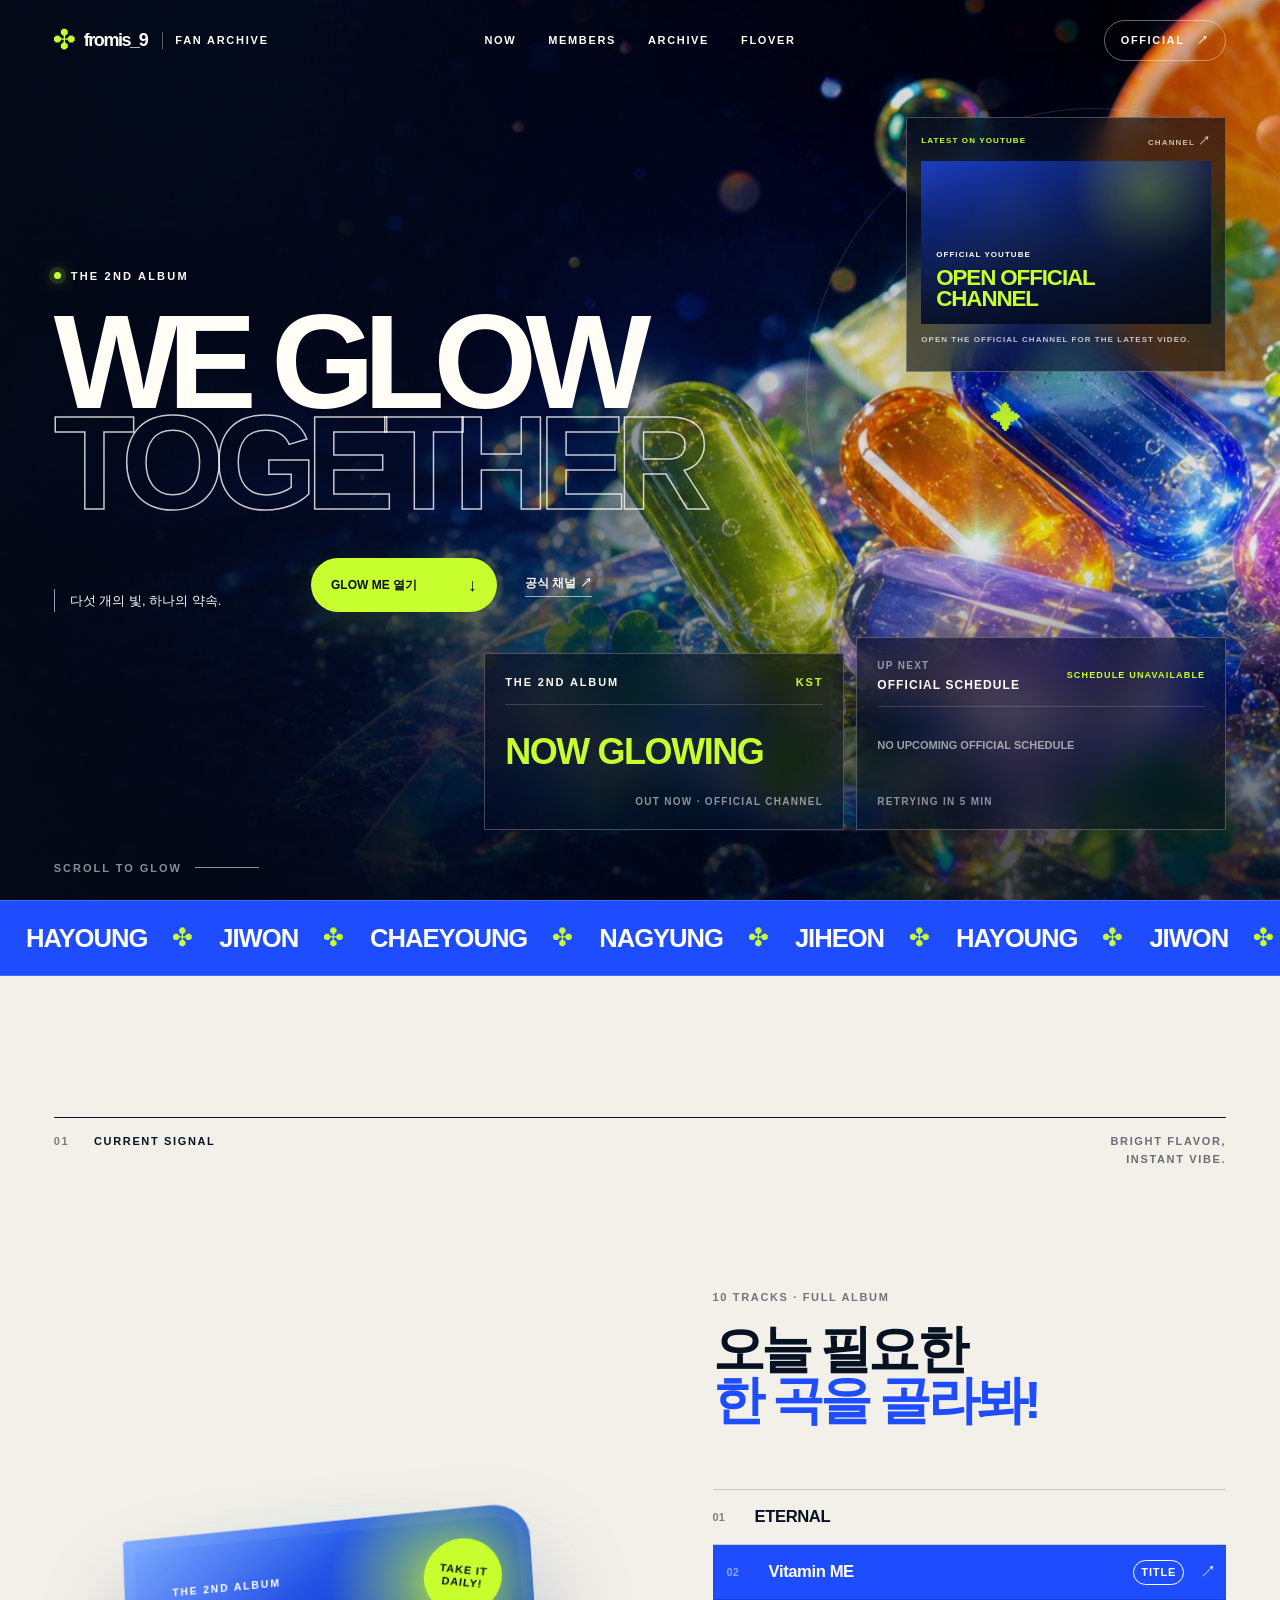
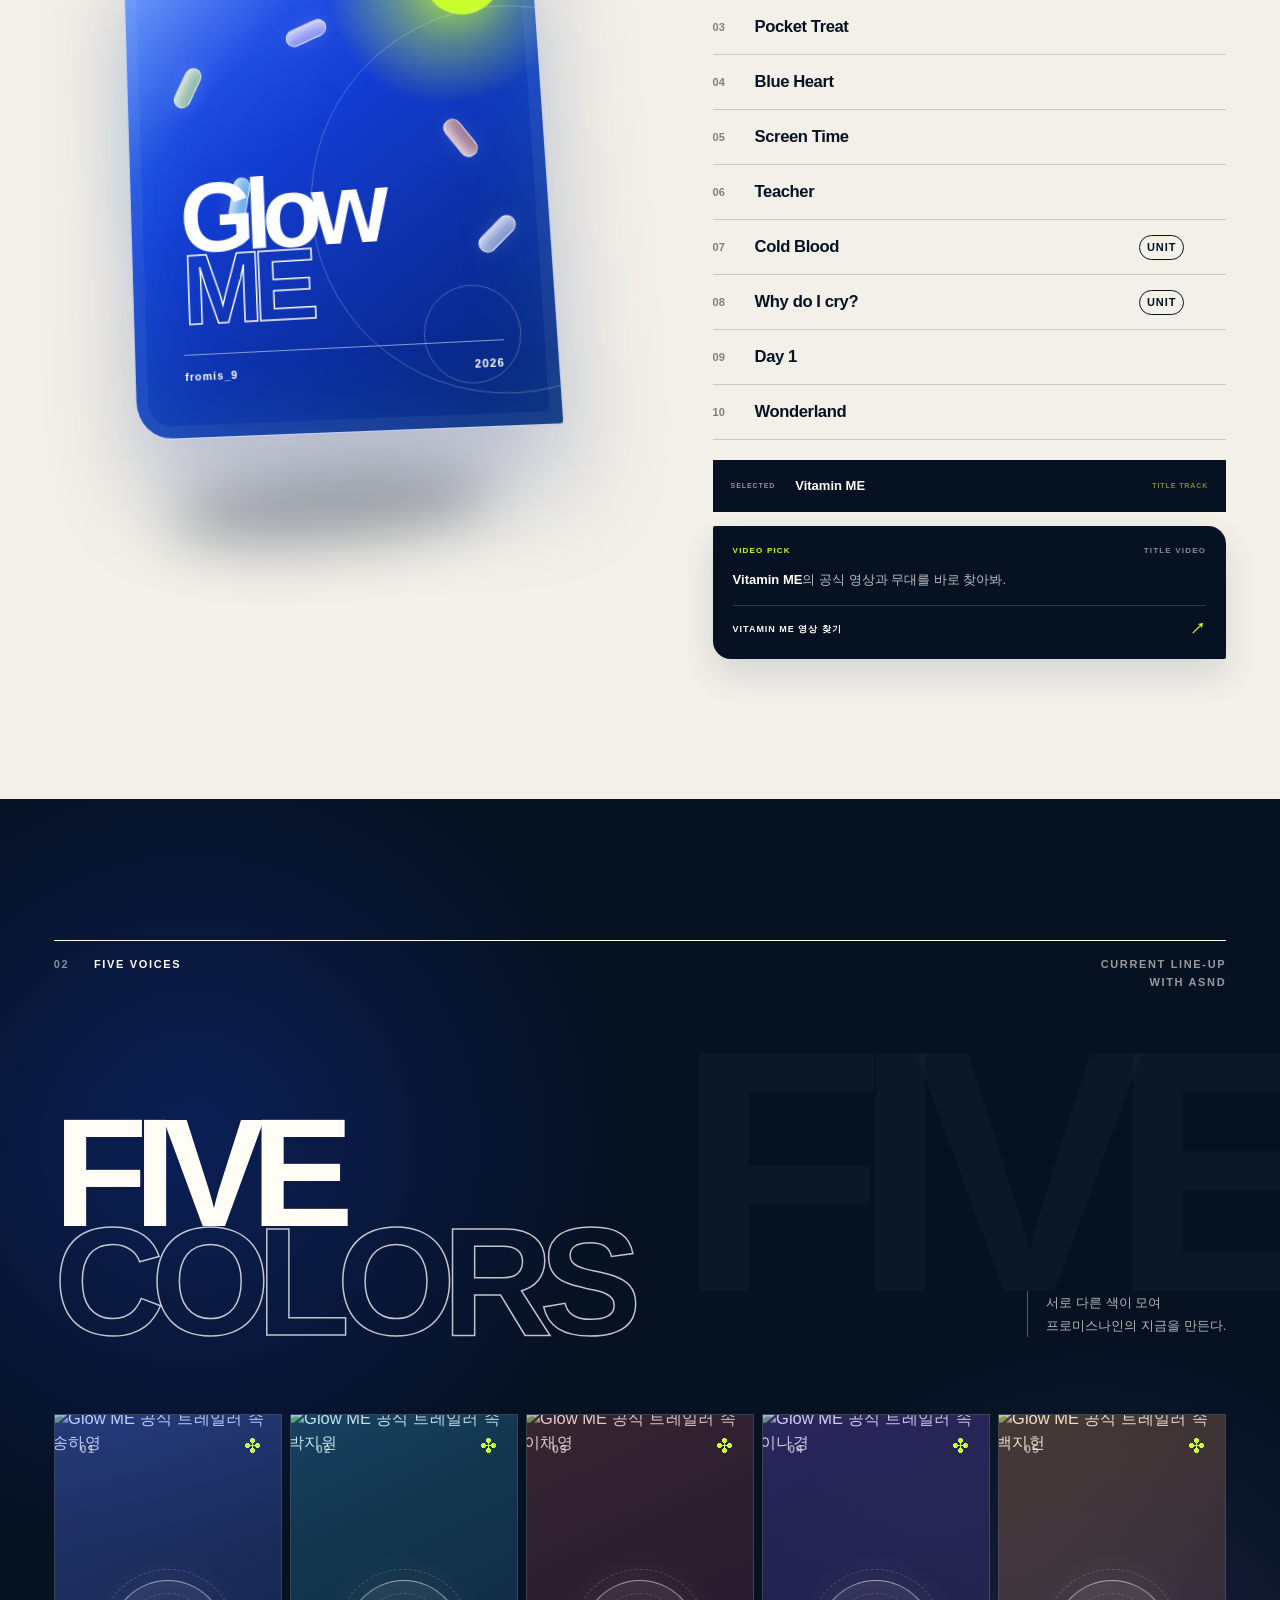
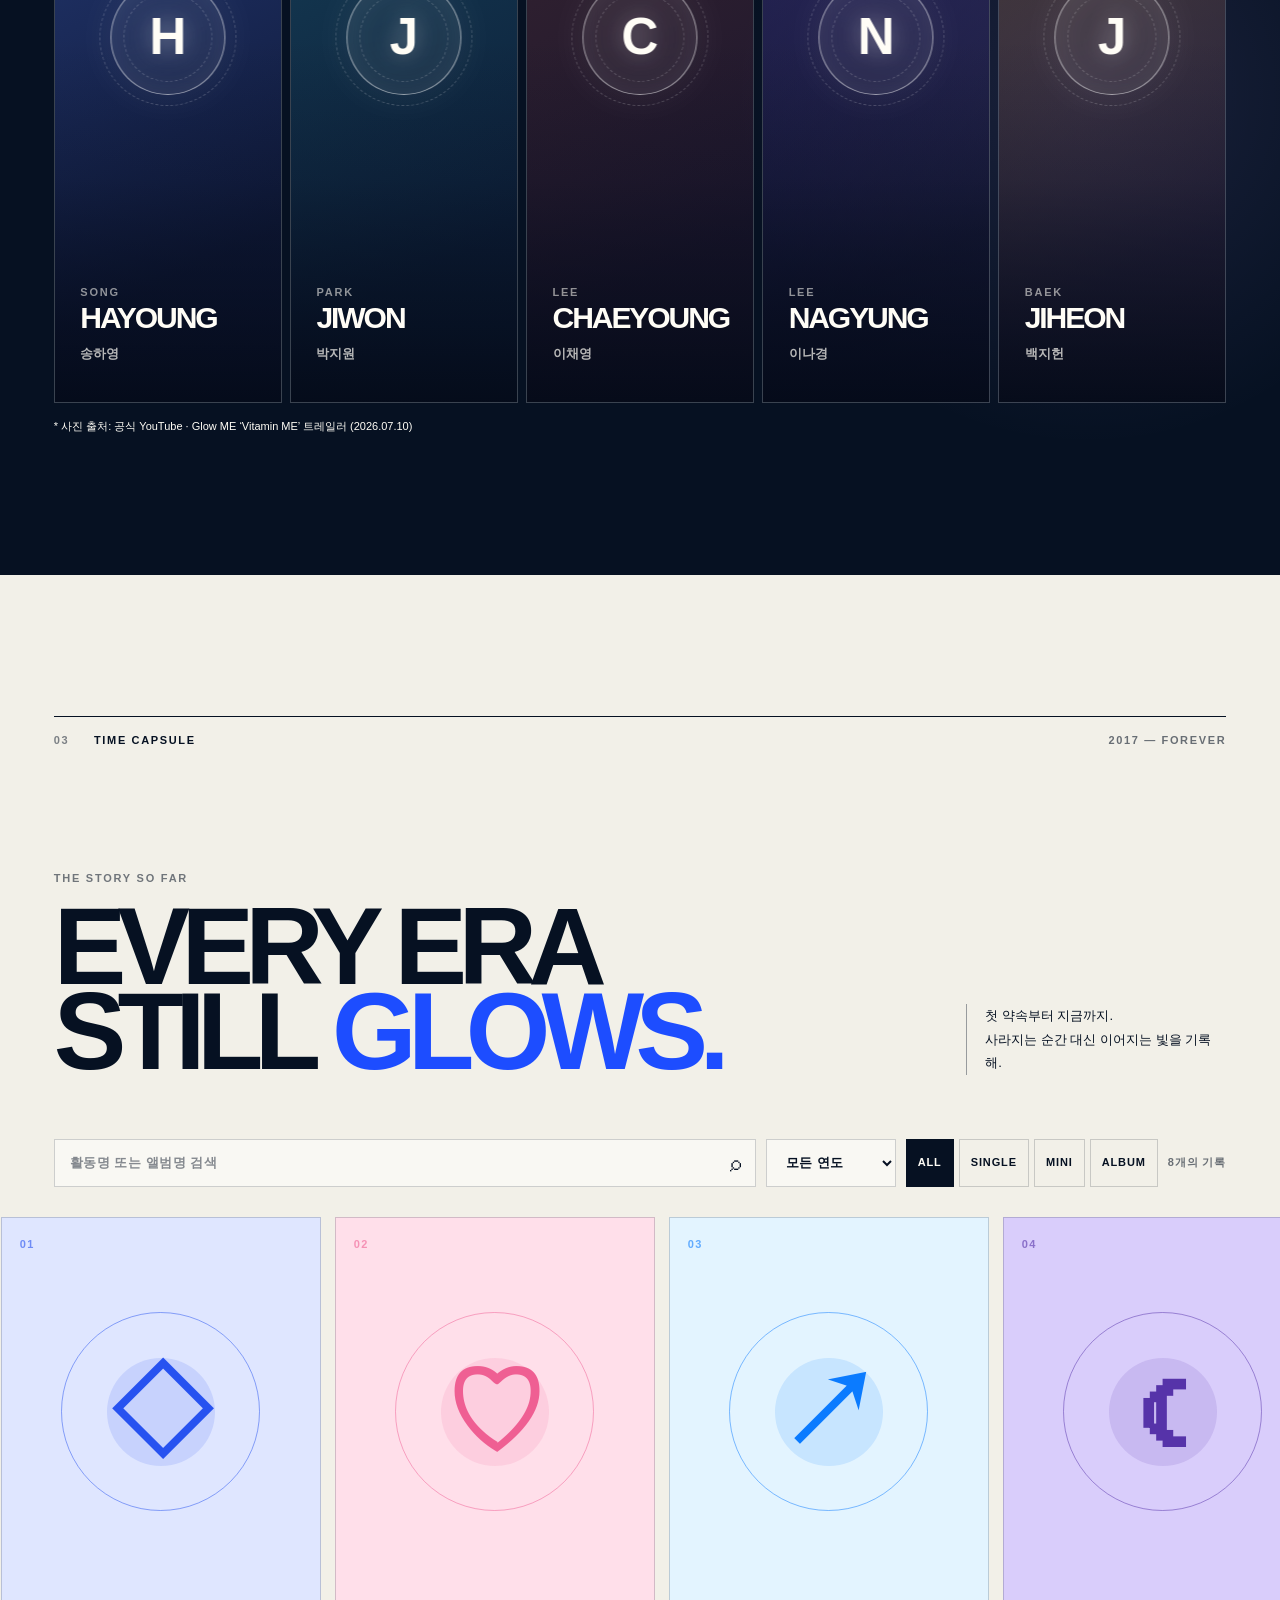
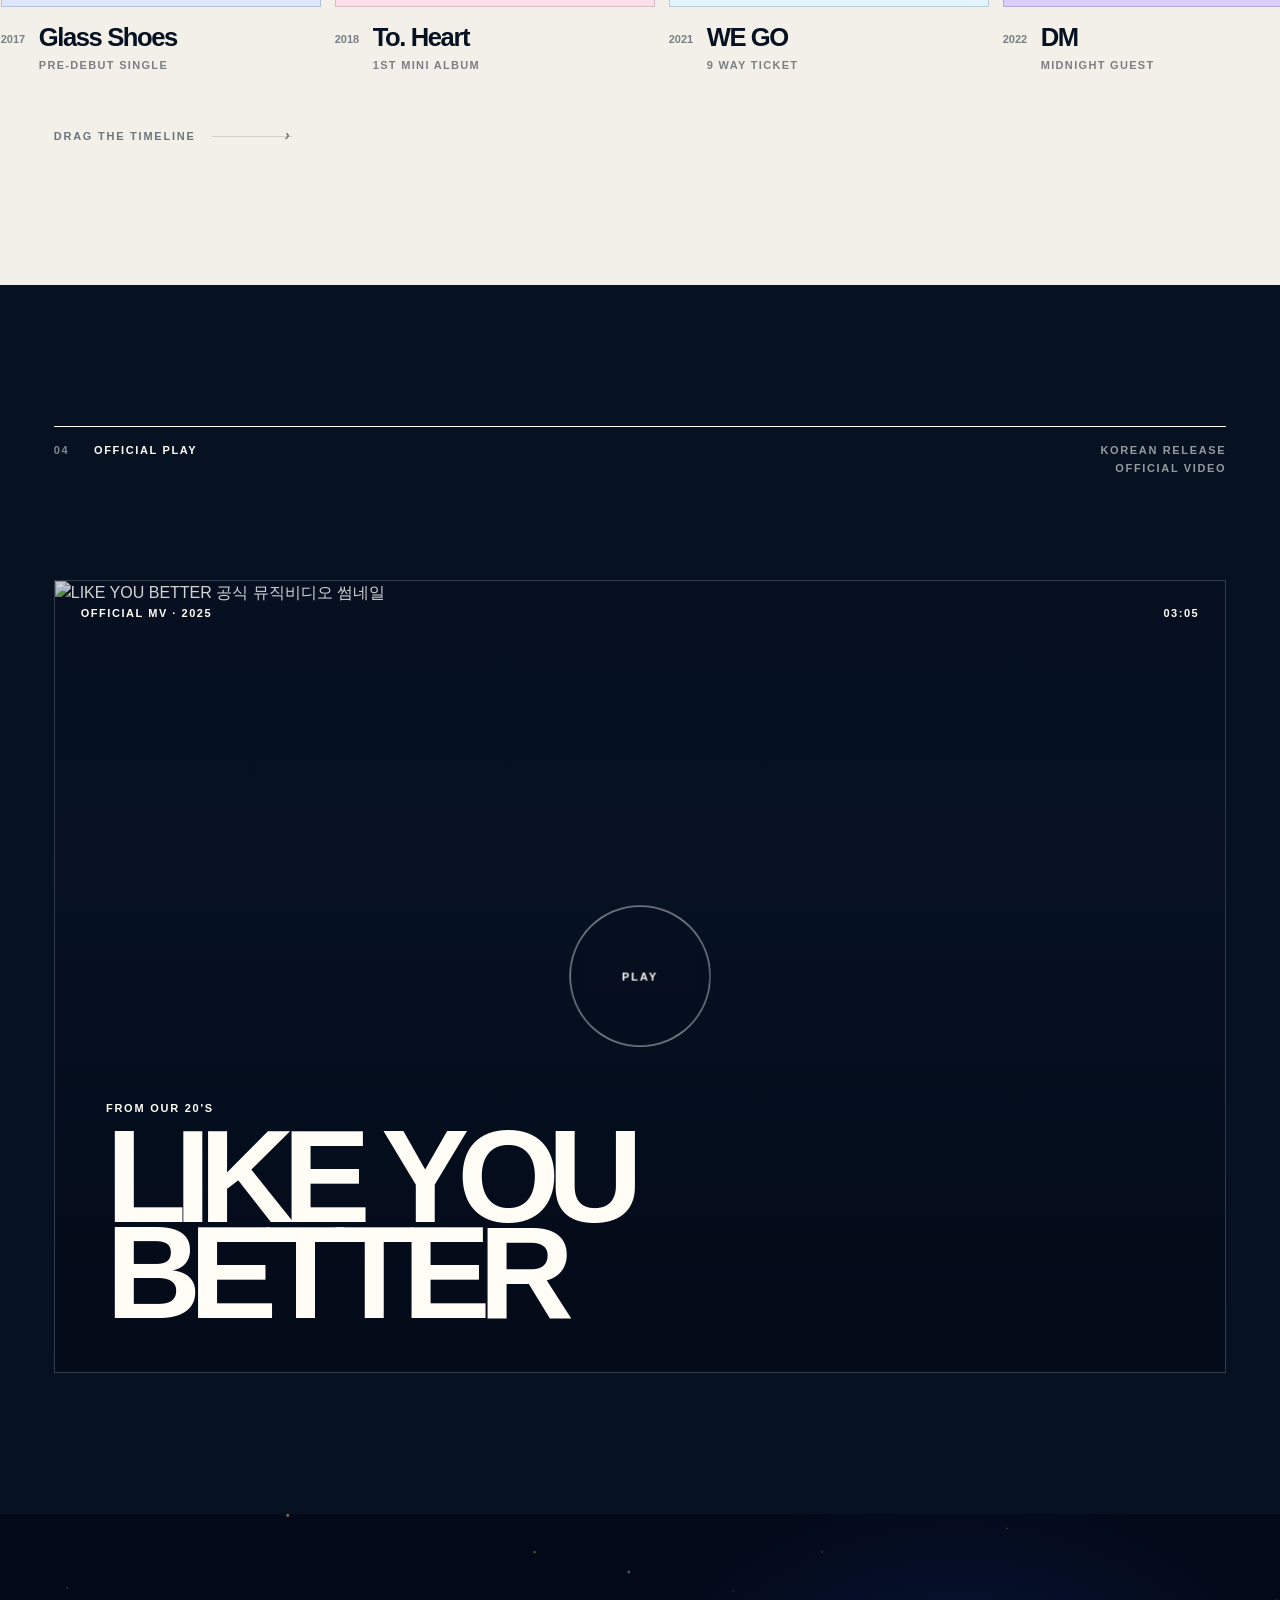
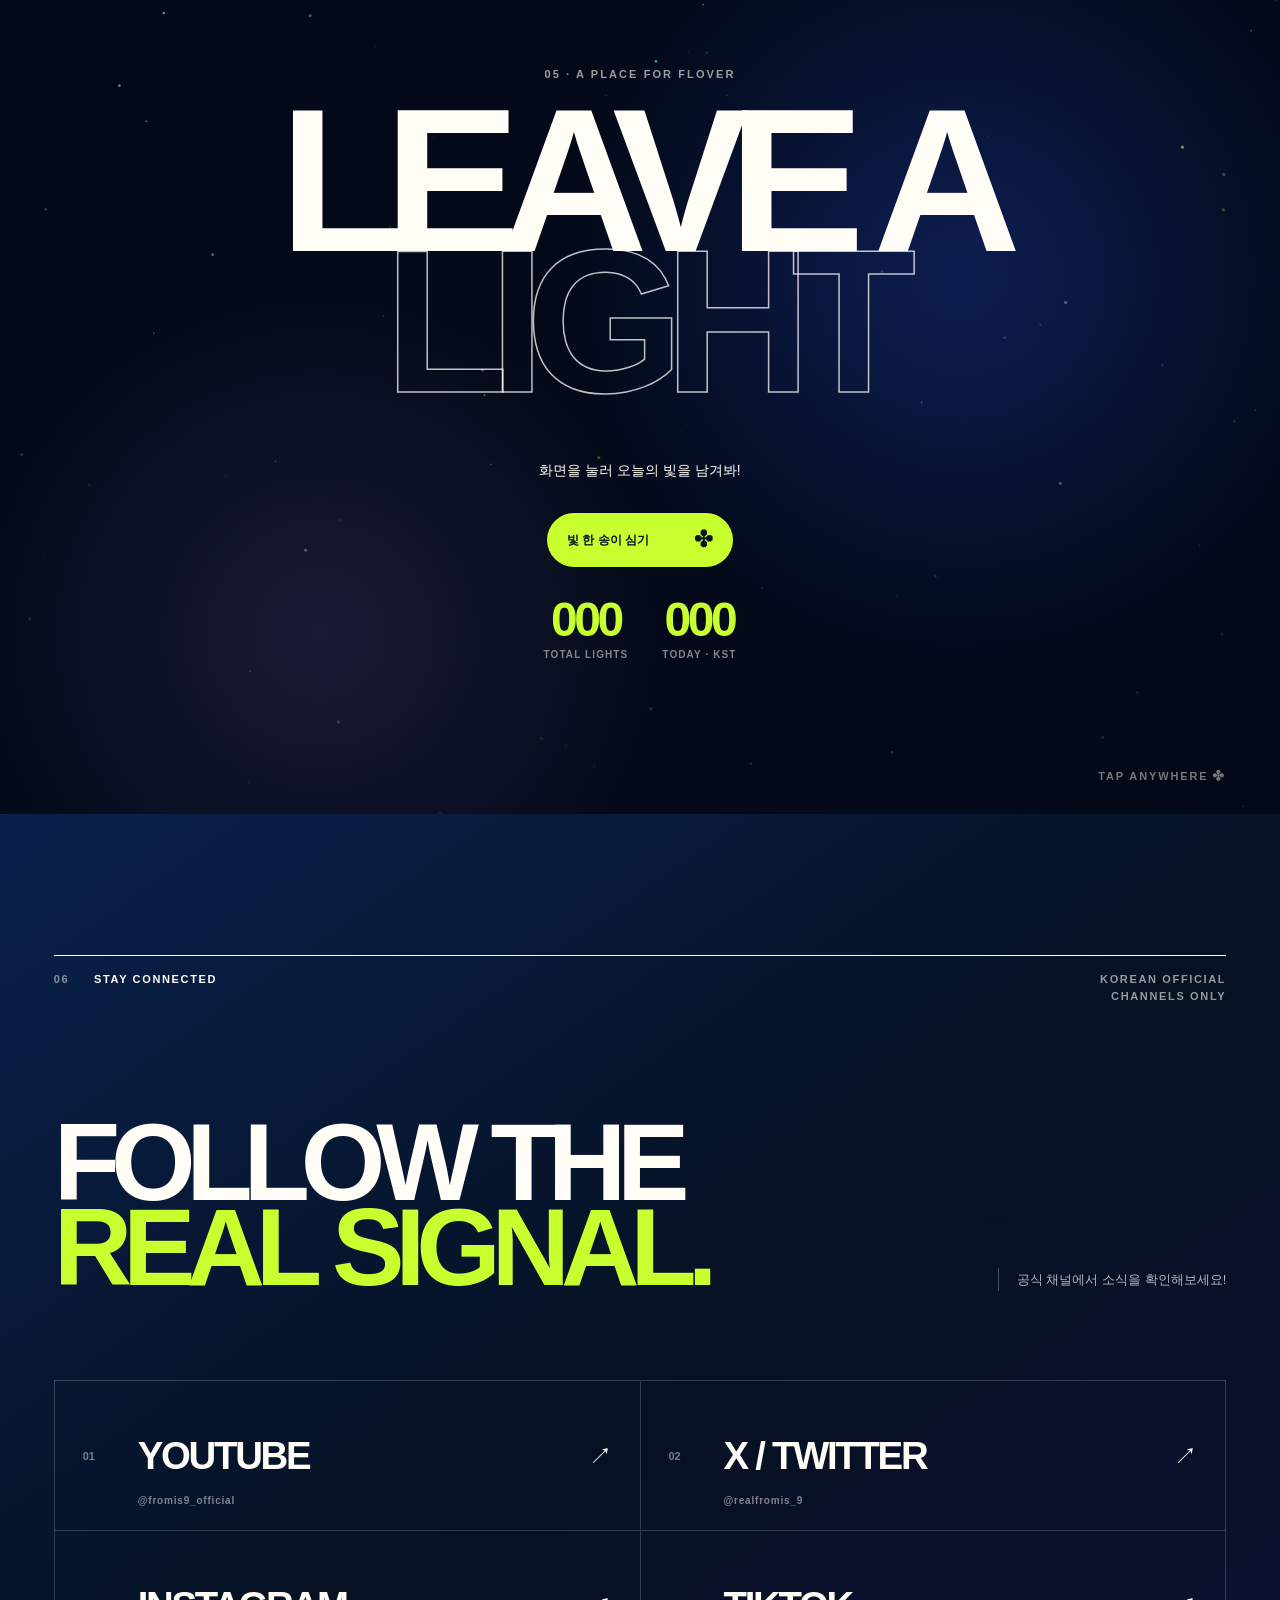
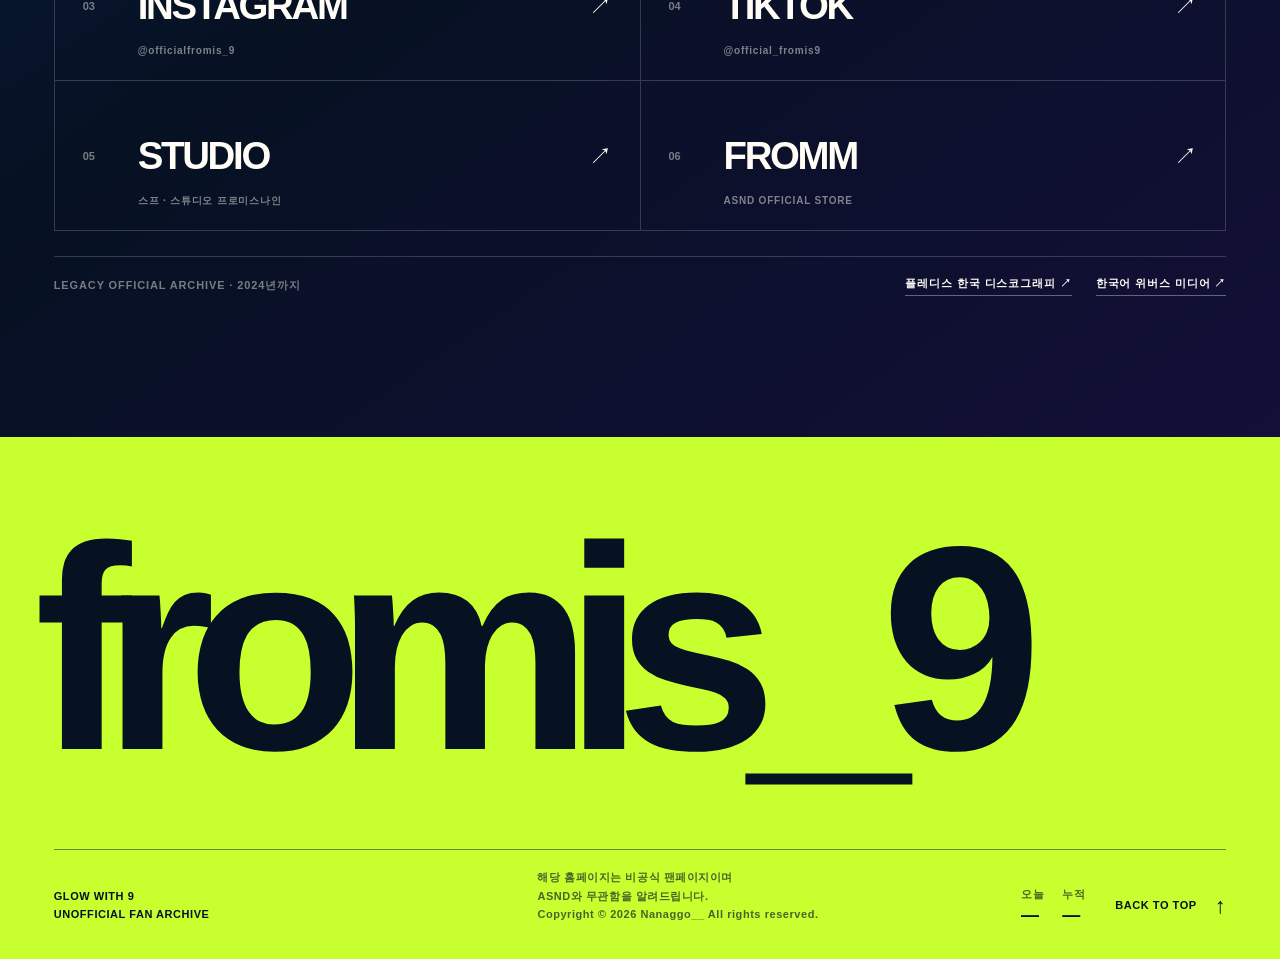
==== index.html @ 6bb18534 "feat: add footer visitor counters" ====
<!doctype html>
<html lang="ko">
<head>
  <meta charset="UTF-8">
  <meta name="viewport" content="width=device-width, initial-scale=1.0">
  <meta name="theme-color" content="#061122">
  <meta name="description" content="프로미스나인의 빛나는 순간을 기록하는 비공식 팬 아카이브.">
  <meta property="og:title" content="Fromis9-Archive">
  <meta property="og:description" content="프로미스나인 비공식 팬 아카이브.">
  <meta property="og:type" content="website">
  <meta property="og:image" content="assets/glow-hero.jpg">
  <title>Fromis9-Archive</title>
  <link rel="preload" href="assets/glow-hero.jpg" as="image" media="(min-width: 821px)" fetchpriority="high">
  <link rel="preload" href="assets/glow-hero-mobile.jpg" as="image" media="(max-width: 820px)" fetchpriority="high">
  <link rel="stylesheet" href="style.css">
</head>
<body>
  <a class="skip-link" href="#main">본문 바로가기</a>
  <div class="scroll-progress" aria-hidden="true"><span></span></div>
  <div class="pointer-glow" aria-hidden="true"></div>

  <div class="loader" aria-hidden="true">
    <div class="loader-mark">
      <span></span><span></span><span></span><span></span>
    </div>
    <p>CONNECTING TO FLOVER</p>
  </div>

  <header class="site-header" data-header>
    <a class="brand" href="#top" aria-label="처음으로">
      <span class="brand-clover" aria-hidden="true">✣</span>
      <span>fromis_9</span>
      <small>FAN ARCHIVE</small>
    </a>
    <nav class="desktop-nav" aria-label="주요 메뉴">
      <a href="#signal">NOW</a>
      <a href="#members">MEMBERS</a>
      <a href="#archive">ARCHIVE</a>
      <a href="#flover">FLOVER</a>
    </nav>
    <a class="official-link header-official" href="https://www.youtube.com/@fromis9_official" target="_blank" rel="noreferrer">
      OFFICIAL <span aria-hidden="true">↗</span>
    </a>
    <button class="menu-toggle" type="button" aria-expanded="false" aria-controls="mobile-menu">
      <span></span><span></span><span class="sr-only">메뉴 열기</span>
    </button>
    <nav id="mobile-menu" class="mobile-menu" aria-label="모바일 메뉴" hidden>
      <a href="#signal"><span>01</span> NOW</a>
      <a href="#members"><span>02</span> MEMBERS</a>
      <a href="#archive"><span>03</span> ARCHIVE</a>
      <a href="#flover"><span>04</span> FLOVER</a>
      <a href="https://www.youtube.com/@fromis9_official" target="_blank" rel="noreferrer"><span>↗</span> OFFICIAL YOUTUBE</a>
    </nav>
  </header>

  <main id="main">
    <section id="top" class="hero" aria-labelledby="hero-title">
      <div class="hero-image" aria-hidden="true"></div>
      <div class="hero-noise" aria-hidden="true"></div>
      <div class="hero-orbit orbit-one" aria-hidden="true"></div>
      <div class="hero-orbit orbit-two" aria-hidden="true"></div>

      <div class="hero-content">
        <div class="eyebrow reveal">
          <span class="live-dot"></span>
          THE 2ND ALBUM
        </div>
        <h1 id="hero-title" class="hero-title" aria-label="We glow together">
          <span class="title-line reveal">WE GLOW</span>
          <span class="title-line title-outline reveal">TOGETHER<span class="title-star">✦</span></span>
        </h1>
        <div class="hero-bottom reveal">
          <p>다섯 개의 빛, 하나의 약속.</p>
          <div class="hero-actions">
            <a class="magnetic-button primary-button" href="#signal">
              <span>GLOW ME 열기</span><i aria-hidden="true">↓</i>
            </a>
            <a class="text-link" href="https://www.youtube.com/@fromis9_official" target="_blank" rel="noreferrer">
              공식 채널 <span aria-hidden="true">↗</span>
            </a>
          </div>
        </div>
      </div>

      <div class="hero-sidecards">
        <div class="countdown-card reveal" data-release="2026-07-21T18:00:00+09:00">
        <div class="countdown-head">
          <span>RELEASE COUNTDOWN</span>
          <strong>KST</strong>
        </div>
        <div class="countdown" aria-live="polite">
          <div><strong data-days>00</strong><span>DAYS</span></div>
          <i>:</i>
          <div><strong data-hours>00</strong><span>HRS</span></div>
          <i>:</i>
          <div><strong data-minutes>00</strong><span>MIN</span></div>
          <i>:</i>
          <div><strong data-seconds>00</strong><span>SEC</span></div>
        </div>
        <p>2026.07.21 · 6PM</p>
      </div>

        <aside class="schedule-card reveal" aria-labelledby="schedule-title">
          <div class="schedule-head">
            <div>
              <span>UP NEXT</span>
              <h2 id="schedule-title">OFFICIAL SCHEDULE</h2>
            </div>
            <strong data-schedule-status>CHECKING</strong>
          </div>
          <div class="schedule-list" data-schedule-list aria-live="polite" aria-busy="true">
            <p class="schedule-empty">LOADING SCHEDULE</p>
          </div>
          <div class="schedule-foot">
            <span data-schedule-updated>CHECKING OFFICIAL FEEDS</span>
          </div>
        </aside>
      </div>

      <aside class="latest-video-card reveal" data-latest-video aria-busy="true">
        <div class="latest-video-head">
          <span>LATEST ON YOUTUBE</span>
          <a href="https://www.youtube.com/@fromis9_official" target="_blank" rel="noreferrer">CHANNEL <i aria-hidden="true">↗</i></a>
        </div>
        <div class="latest-video-media">
          <iframe data-latest-video-frame title="fromis_9 latest YouTube video" loading="eager" referrerpolicy="strict-origin-when-cross-origin" allow="accelerometer; autoplay; clipboard-write; encrypted-media; gyroscope; picture-in-picture; web-share" allowfullscreen></iframe>
          <a class="latest-video-fallback" data-latest-video-link href="https://www.youtube.com/@fromis9_official" target="_blank" rel="noreferrer">
            <span>OFFICIAL YOUTUBE</span>
            <strong data-latest-video-fallback>LOADING LATEST VIDEO</strong>
          </a>
        </div>
        <p data-latest-video-title>NEW VIDEO, STRAIGHT FROM THE OFFICIAL CHANNEL.</p>
      </aside>

      <div class="scroll-hint" aria-hidden="true">
        <span>SCROLL TO GLOW</span><i></i>
      </div>
    </section>

    <div class="name-marquee" aria-label="현재 멤버: 송하영, 박지원, 이채영, 이나경, 백지헌">
      <div class="marquee-track">
        <span>HAYOUNG</span><i>✣</i><span>JIWON</span><i>✣</i><span>CHAEYOUNG</span><i>✣</i><span>NAGYUNG</span><i>✣</i><span>JIHEON</span><i>✣</i>
        <span aria-hidden="true">HAYOUNG</span><i aria-hidden="true">✣</i><span aria-hidden="true">JIWON</span><i aria-hidden="true">✣</i><span aria-hidden="true">CHAEYOUNG</span><i aria-hidden="true">✣</i><span aria-hidden="true">NAGYUNG</span><i aria-hidden="true">✣</i><span aria-hidden="true">JIHEON</span><i aria-hidden="true">✣</i>
      </div>
    </div>

    <section id="signal" class="signal-section section-pad" aria-labelledby="signal-title">
      <div class="section-heading dark-heading reveal">
        <p><span>01</span> CURRENT SIGNAL</p>
        <p>BRIGHT FLAVOR,<br>INSTANT VIBE.</p>
      </div>

      <div class="album-layout">
        <div class="album-visual reveal">
          <div class="album-aura" aria-hidden="true"></div>
          <div class="album-object" aria-label="Glow ME 앨범을 상징하는 팬 아트">
            <div class="album-sticker">TAKE IT<br>DAILY!</div>
            <span class="album-kicker">THE 2ND ALBUM</span>
            <h2 id="signal-title">Glow<br><em>ME</em></h2>
            <div class="album-meta"><span>fromis_9</span><span>2026</span></div>
            <div class="album-capsules" aria-hidden="true">
              <i></i><i></i><i></i><i></i><i></i>
            </div>
          </div>
          <div class="album-shadow" aria-hidden="true"></div>
        </div>

        <div class="track-panel reveal">
          <div class="track-intro">
            <span>10 TRACKS · FULL ALBUM</span>
            <h3>오늘 필요한<br><em>한 곡을 골라봐!</em></h3>
          </div>
          <ol class="track-list" aria-label="Glow ME 트랙 목록">
            <li><button type="button" data-track="ETERNAL" data-note="TRACK 01"><span>01</span><strong>ETERNAL</strong><i>↗</i></button></li>
            <li class="active"><button type="button" data-track="Vitamin ME" data-note="TITLE TRACK"><span>02</span><strong>Vitamin ME</strong><small>TITLE</small><i>↗</i></button></li>
            <li><button type="button" data-track="Pocket Treat" data-note="TRACK 03"><span>03</span><strong>Pocket Treat</strong><i>↗</i></button></li>
            <li><button type="button" data-track="Blue Heart" data-note="TRACK 04"><span>04</span><strong>Blue Heart</strong><i>↗</i></button></li>
            <li><button type="button" data-track="Screen Time" data-note="TRACK 05"><span>05</span><strong>Screen Time</strong><i>↗</i></button></li>
            <li><button type="button" data-track="Teacher" data-note="TRACK 06"><span>06</span><strong>Teacher</strong><i>↗</i></button></li>
            <li><button type="button" data-track="Cold Blood" data-note="CHAEYOUNG · NAGYUNG · JIHEON"><span>07</span><strong>Cold Blood</strong><small>UNIT</small><i>↗</i></button></li>
            <li><button type="button" data-track="Why do I cry?" data-note="HAYOUNG · JIWON"><span>08</span><strong>Why do I cry?</strong><small>UNIT</small><i>↗</i></button></li>
            <li><button type="button" data-track="Day 1" data-note="TRACK 09"><span>09</span><strong>Day 1</strong><i>↗</i></button></li>
            <li><button type="button" data-track="Wonderland" data-note="TRACK 10"><span>10</span><strong>Wonderland</strong><i>↗</i></button></li>
          </ol>
          <div class="track-now" aria-live="polite">
            <span>SELECTED</span>
            <strong data-selected-track>Vitamin ME</strong>
            <em data-selected-note>TITLE TRACK</em>
          </div>
          <div class="track-recommendation" aria-live="polite" data-track-recommendation>
            <div class="track-recommendation-head">
              <span>VIDEO PICK</span>
              <span data-track-video-kind>TITLE VIDEO</span>
            </div>
            <p data-track-video-copy><strong>Vitamin ME</strong>의 공식 영상과 무대를 바로 찾아봐.</p>
            <a data-track-video-link href="https://www.youtube.com/results?search_query=fromis_9+Vitamin+ME+official" target="_blank" rel="noreferrer">
              <span data-track-video-label>VITAMIN ME 영상 찾기</span><i>↗</i>
            </a>
          </div>
        </div>
      </div>
    </section>

    <section id="members" class="members-section section-pad" aria-labelledby="members-title">
      <div class="section-heading light-heading reveal">
        <p><span>02</span> FIVE VOICES</p>
        <p>CURRENT LINE-UP<br>WITH ASND</p>
      </div>
      <div class="members-title-wrap reveal">
        <h2 id="members-title">FIVE<br><span>COLORS</span></h2>
        <p>서로 다른 색이 모여<br>프로미스나인의 지금을 만든다.</p>
      </div>

      <div class="member-deck" role="list">
        <a class="member-card member-hayoung reveal" role="listitem" href="https://youtu.be/xxeqhQBUHGU" target="_blank" rel="noreferrer" aria-label="송하영 Glow ME 공식 트레일러 보기">
          <img class="member-photo" src="https://i.ytimg.com/vi/xxeqhQBUHGU/maxresdefault.jpg" alt="Glow ME 공식 트레일러 속 송하영" loading="lazy">
          <div class="member-index">01</div>
          <div class="member-symbol" aria-hidden="true"><span>H</span></div>
          <div class="member-copy">
            <p>SONG</p><h3>HAYOUNG</h3><span>송하영</span>
          </div>
          <i class="member-clover" aria-hidden="true">✣</i>
        </a>
        <a class="member-card member-jiwon reveal" role="listitem" href="https://youtu.be/gsUfJyAjcNM" target="_blank" rel="noreferrer" aria-label="박지원 Glow ME 공식 트레일러 보기">
          <img class="member-photo" src="https://i.ytimg.com/vi/gsUfJyAjcNM/maxresdefault.jpg" alt="Glow ME 공식 트레일러 속 박지원" loading="lazy">
          <div class="member-index">02</div>
          <div class="member-symbol" aria-hidden="true"><span>J</span></div>
          <div class="member-copy">
            <p>PARK</p><h3>JIWON</h3><span>박지원</span>
          </div>
          <i class="member-clover" aria-hidden="true">✣</i>
        </a>
        <a class="member-card member-chaeyoung reveal" role="listitem" href="https://youtu.be/IoaLmRfEWb8" target="_blank" rel="noreferrer" aria-label="이채영 Glow ME 공식 트레일러 보기">
          <img class="member-photo" src="https://i.ytimg.com/vi/IoaLmRfEWb8/maxresdefault.jpg" alt="Glow ME 공식 트레일러 속 이채영" loading="lazy">
          <div class="member-index">03</div>
          <div class="member-symbol" aria-hidden="true"><span>C</span></div>
          <div class="member-copy">
            <p>LEE</p><h3>CHAEYOUNG</h3><span>이채영</span>
          </div>
          <i class="member-clover" aria-hidden="true">✣</i>
        </a>
        <a class="member-card member-nagyung reveal" role="listitem" href="https://youtu.be/yAos3uQj1Ms" target="_blank" rel="noreferrer" aria-label="이나경 Glow ME 공식 트레일러 보기">
          <img class="member-photo" src="https://i.ytimg.com/vi/yAos3uQj1Ms/maxresdefault.jpg" alt="Glow ME 공식 트레일러 속 이나경" loading="lazy">
          <div class="member-index">04</div>
          <div class="member-symbol" aria-hidden="true"><span>N</span></div>
          <div class="member-copy">
            <p>LEE</p><h3>NAGYUNG</h3><span>이나경</span>
          </div>
          <i class="member-clover" aria-hidden="true">✣</i>
        </a>
        <a class="member-card member-jiheon reveal" role="listitem" href="https://youtu.be/6GGHFBXIhFY" target="_blank" rel="noreferrer" aria-label="백지헌 Glow ME 공식 트레일러 보기">
          <img class="member-photo" src="https://i.ytimg.com/vi/6GGHFBXIhFY/maxresdefault.jpg" alt="Glow ME 공식 트레일러 속 백지헌" loading="lazy">
          <div class="member-index">05</div>
          <div class="member-symbol" aria-hidden="true"><span>J</span></div>
          <div class="member-copy">
            <p>BAEK</p><h3>JIHEON</h3><span>백지헌</span>
          </div>
          <i class="member-clover" aria-hidden="true">✣</i>
        </a>
      </div>
      <p class="members-note reveal">* 사진 출처: 공식 YouTube · Glow ME ‘Vitamin ME’ 트레일러 (2026.07.10)</p>
    </section>

    <section id="archive" class="archive-section" aria-labelledby="archive-title">
      <div class="archive-sticky">
        <div class="section-heading dark-heading reveal">
          <p><span>03</span> TIME CAPSULE</p>
          <p>2017 — FOREVER</p>
        </div>
        <div class="archive-lead reveal">
          <div>
            <span>THE STORY SO FAR</span>
            <h2 id="archive-title">EVERY ERA<br>STILL <em>GLOWS.</em></h2>
          </div>
          <p>첫 약속부터 지금까지.<br>사라지는 순간 대신 이어지는 빛을 기록해.</p>
        </div>

        <div class="era-scroller" tabindex="0" aria-label="주요 한국 디스코그래피 타임라인. 가로로 스크롤할 수 있어.">
          <div class="archive-controls reveal" aria-label="아카이브 필터">
            <label class="archive-search">
              <span class="sr-only">활동 검색</span>
              <input type="search" data-archive-search placeholder="활동명 또는 앨범명 검색" autocomplete="off">
              <i aria-hidden="true">⌕</i>
            </label>
            <label class="archive-select">
              <span class="sr-only">연도 선택</span>
              <select data-archive-year>
                <option value="all">모든 연도</option>
                <option value="2017">2017</option>
                <option value="2018">2018</option>
                <option value="2021">2021</option>
                <option value="2022">2022</option>
                <option value="2023">2023</option>
                <option value="2024">2024</option>
                <option value="2025">2025</option>
                <option value="2026">2026</option>
              </select>
            </label>
            <div class="archive-types" role="group" aria-label="활동 종류">
              <button class="is-active" type="button" data-archive-type="all" aria-pressed="true">ALL</button>
              <button type="button" data-archive-type="single" aria-pressed="false">SINGLE</button>
              <button type="button" data-archive-type="mini" aria-pressed="false">MINI</button>
              <button type="button" data-archive-type="album" aria-pressed="false">ALBUM</button>
            </div>
            <p class="archive-result" data-archive-result aria-live="polite">8개의 기록</p>
          </div>

          <article class="era-card era-2017" data-album-id="glass-shoes" data-era-year="2017" data-era-type="single" data-era-search="glass shoes pre-debut single" tabindex="0" role="button" aria-haspopup="dialog" aria-controls="archive-album-dialog" aria-label="Glass Shoes 앨범 상세 보기">
            <div class="era-art"><span>01</span><i>◇</i></div>
            <div class="era-copy"><span>2017</span><h3>Glass Shoes</h3><p>PRE-DEBUT SINGLE</p></div>
          </article>
          <article class="era-card era-2018" data-album-id="to-heart" data-era-year="2018" data-era-type="mini" data-era-search="to. heart 1st mini album" tabindex="0" role="button" aria-haspopup="dialog" aria-controls="archive-album-dialog" aria-label="To. Heart 앨범 상세 보기">
            <div class="era-art"><span>02</span><i>♡</i></div>
            <div class="era-copy"><span>2018</span><h3>To. Heart</h3><p>1ST MINI ALBUM</p></div>
          </article>
          <article class="era-card era-2021" data-album-id="9-way-ticket" data-era-year="2021" data-era-type="single" data-era-search="we go 9 way ticket single album" tabindex="0" role="button" aria-haspopup="dialog" aria-controls="archive-album-dialog" aria-label="9 WAY TICKET 앨범 상세 보기">
            <div class="era-art"><span>03</span><i>↗</i></div>
            <div class="era-copy"><span>2021</span><h3>WE GO</h3><p>9 WAY TICKET</p></div>
          </article>
          <article class="era-card era-2022" data-album-id="midnight-guest" data-era-year="2022" data-era-type="mini" data-era-search="dm midnight guest mini album" tabindex="0" role="button" aria-haspopup="dialog" aria-controls="archive-album-dialog" aria-label="Midnight Guest 앨범 상세 보기">
            <div class="era-art"><span>04</span><i>☾</i></div>
            <div class="era-copy"><span>2022</span><h3>DM</h3><p>MIDNIGHT GUEST</p></div>
          </article>
          <article class="era-card era-2023" data-album-id="unlock-my-world" data-era-year="2023" data-era-type="album" data-era-search="#menow unlock my world studio album" tabindex="0" role="button" aria-haspopup="dialog" aria-controls="archive-album-dialog" aria-label="Unlock My World 앨범 상세 보기">
            <div class="era-art"><span>05</span><i>#</i></div>
            <div class="era-copy"><span>2023</span><h3>#menow</h3><p>UNLOCK MY WORLD</p></div>
          </article>
          <article class="era-card era-2024" data-album-id="supersonic" data-era-year="2024" data-era-type="single" data-era-search="supersonic 3rd single album" tabindex="0" role="button" aria-haspopup="dialog" aria-controls="archive-album-dialog" aria-label="Supersonic 앨범 상세 보기">
            <div class="era-art"><span>06</span><i>⚡</i></div>
            <div class="era-copy"><span>2024</span><h3>Supersonic</h3><p>3RD SINGLE ALBUM</p></div>
          </article>
          <article class="era-card era-2025" data-album-id="from-our-20s" data-era-year="2025" data-era-type="single" data-era-search="like you better from our 20's single album" tabindex="0" role="button" aria-haspopup="dialog" aria-controls="archive-album-dialog" aria-label="From Our 20's 앨범 상세 보기">
            <div class="era-art"><span>07</span><i>☀</i></div>
            <div class="era-copy"><span>2025</span><h3>LIKE YOU BETTER</h3><p>FROM OUR 20'S</p></div>
          </article>
          <article class="era-card era-2026" data-album-id="glow-me" data-era-year="2026" data-era-type="album" data-era-search="glow me the 2nd album" tabindex="0" role="button" aria-haspopup="dialog" aria-controls="archive-album-dialog" aria-label="Glow ME 앨범 상세 보기">
            <div class="era-art"><span>08</span><i>✣</i></div>
            <div class="era-copy"><span>2026</span><h3>Glow ME</h3><p>THE 2ND ALBUM</p></div>
          </article>
        </div>
        <div class="drag-hint"><span>DRAG THE TIMELINE</span><i></i></div>
      </div>
    </section>

    <section class="watch-section section-pad" aria-labelledby="watch-title">
      <div class="section-heading light-heading reveal">
        <p><span>04</span> OFFICIAL PLAY</p>
        <p>KOREAN RELEASE<br>OFFICIAL VIDEO</p>
      </div>
      <a class="watch-card reveal" href="https://youtu.be/r1QapH1SIAI" target="_blank" rel="noreferrer" aria-label="프로미스나인 LIKE YOU BETTER 공식 뮤직비디오 새 창에서 보기">
        <img src="https://i.ytimg.com/vi/r1QapH1SIAI/maxresdefault.jpg" alt="LIKE YOU BETTER 공식 뮤직비디오 썸네일" loading="lazy">
        <span class="watch-overlay" aria-hidden="true"></span>
        <div class="watch-top"><span>OFFICIAL MV · 2025</span><i>03:05</i></div>
        <div class="play-button"><span>PLAY</span><i>▶</i></div>
        <div class="watch-copy">
          <p>FROM OUR 20'S</p>
          <h2 id="watch-title">LIKE YOU<br>BETTER</h2>
        </div>
      </a>
    </section>

    <section id="flover" class="flover-section" aria-labelledby="flover-title">
      <div class="flover-canvas-wrap">
        <canvas id="flover-canvas" aria-hidden="true"></canvas>
        <div class="flover-gradient" aria-hidden="true"></div>
        <div class="flover-content">
          <p class="reveal">05 · A PLACE FOR FLOVER</p>
          <h2 id="flover-title" class="reveal">LEAVE A<br><span>LIGHT</span></h2>
          <p class="flover-intro reveal">화면을 눌러 오늘의 빛을 남겨봐!</p>
          <button class="plant-button magnetic-button reveal" type="button" data-plant>
            <span>빛 한 송이 심기</span><i>✣</i>
          </button>
          <div class="light-counter reveal">
            <div>
              <strong data-light-count>000</strong>
              <span>TOTAL LIGHTS</span>
            </div>
            <div>
              <strong data-today-light-count>000</strong>
              <span>TODAY · KST</span>
            </div>
          </div>
        </div>
        <p class="tap-hint" aria-hidden="true">TAP ANYWHERE ✣</p>
      </div>
    </section>

    <section class="links-section section-pad" aria-labelledby="links-title">
      <div class="section-heading light-heading reveal">
        <p><span>06</span> STAY CONNECTED</p>
        <p>KOREAN OFFICIAL<br>CHANNELS ONLY</p>
      </div>
      <div class="links-lead reveal">
        <h2 id="links-title">FOLLOW THE<br><em>REAL SIGNAL.</em></h2>
        <p>공식 채널에서 소식을 확인해보세요!</p>
      </div>
      <div class="official-grid">
        <a class="official-card reveal" href="https://www.youtube.com/@fromis9_official" target="_blank" rel="noreferrer">
          <span>01</span><strong>YOUTUBE</strong><small>@fromis9_official</small><i>↗</i>
        </a>
        <a class="official-card reveal" href="https://x.com/realfromis_9" target="_blank" rel="noreferrer">
          <span>02</span><strong>X / TWITTER</strong><small>@realfromis_9</small><i>↗</i>
        </a>
        <a class="official-card reveal" href="https://www.instagram.com/officialfromis_9/" target="_blank" rel="noreferrer">
          <span>03</span><strong>INSTAGRAM</strong><small>@officialfromis_9</small><i>↗</i>
        </a>
        <a class="official-card reveal" href="https://www.tiktok.com/@official_fromis9" target="_blank" rel="noreferrer">
          <span>04</span><strong>TIKTOK</strong><small>@official_fromis9</small><i>↗</i>
        </a>
        <a class="official-card reveal" href="https://www.youtube.com/@studiofromis_9" target="_blank" rel="noreferrer">
          <span>05</span><strong>STUDIO</strong><small>스프 · 스튜디오 프로미스나인</small><i>↗</i>
        </a>
        <a class="official-card reveal" href="https://store.frommyarti.com/arti/asnd" target="_blank" rel="noreferrer">
          <span>06</span><strong>FROMM</strong><small>ASND OFFICIAL STORE</small><i>↗</i>
        </a>
      </div>
      <div class="legacy-row reveal" aria-label="이전 공식 아카이브">
        <span>LEGACY OFFICIAL ARCHIVE · 2024년까지</span>
        <a href="https://www.pledis.co.kr/ko/artist/detail/fromisnine/discography/pledis.co.kr" target="_blank" rel="noreferrer">플레디스 한국 디스코그래피 ↗</a>
        <a href="https://weverse.io/fromis9/media?hl=ko" target="_blank" rel="noreferrer">한국어 위버스 미디어 ↗</a>
      </div>
    </section>
  </main>

  <div class="album-modal" id="archive-album-dialog" role="dialog" aria-modal="true" aria-labelledby="album-modal-title" aria-describedby="album-modal-description" hidden>
    <div class="album-modal-backdrop" data-album-modal-close aria-hidden="true"></div>
    <section class="album-modal-panel" tabindex="-1">
      <div class="album-modal-head">
        <p data-album-modal-kicker>ARCHIVE DETAIL</p>
        <button class="album-modal-close" type="button" data-album-modal-close aria-label="앨범 상세 닫기">×</button>
      </div>
      <div class="album-modal-body">
        <p class="album-modal-meta" data-album-modal-meta></p>
        <h2 id="album-modal-title" data-album-modal-title></h2>
        <p class="album-modal-title-track" data-album-modal-title-track></p>
        <p class="album-modal-description" id="album-modal-description" data-album-modal-description></p>
        <a class="album-modal-video" data-album-modal-video target="_blank" rel="noreferrer" hidden>공식 영상 보기 <span aria-hidden="true">↗</span></a>
        <section class="album-modal-tracks" aria-labelledby="album-modal-tracks-title">
          <div class="album-modal-section-head">
            <p>TRACKLIST</p>
            <h3 id="album-modal-tracks-title">수록곡</h3>
          </div>
          <ol data-album-modal-tracks></ol>
        </section>
      </div>
      <nav class="album-modal-nav" aria-label="아카이브 앨범 이동">
        <button type="button" data-album-modal-prev>← <span>이전 앨범</span></button>
        <button type="button" data-album-modal-next><span>다음 앨범</span> →</button>
      </nav>
    </section>
  </div>

  <footer class="site-footer">
    <div class="footer-wordmark" aria-hidden="true">fromis_9</div>
    <div class="footer-bottom">
      <p><strong>GLOW WITH 9</strong><br>UNOFFICIAL FAN ARCHIVE</p>
      <p>해당 홈페이지는 비공식 팬페이지이며<br>ASND와 무관함을 알려드립니다.<br>Copyright © 2026 Nanaggo__ All rights reserved.</p>
      <div class="footer-visitors" aria-label="방문자 수" aria-live="polite">
        <span>오늘 <strong data-today-visitor-count>—</strong></span>
        <span>누적 <strong data-total-visitor-count>—</strong></span>
      </div>
      <a href="#top">BACK TO TOP <span>↑</span></a>
    </div>
  </footer>

  <script src="archive-records.js"></script>
  <script src="app.js" defer></script>
</body>
</html>
---- style.css ----
:root {
  --ink: #061122;
  --ink-soft: #0b1930;
  --paper: #f2f0e8;
  --white: #fffdf6;
  --blue: #1d4dff;
  --blue-bright: #2f68ff;
  --lime: #c8ff2f;
  --orange: #ff7538;
  --lilac: #b49bff;
  --cyan: #6fe9ff;
  --line-dark: rgba(6, 17, 34, 0.18);
  --line-light: rgba(255, 255, 255, 0.18);
  --sans: "Arial Narrow", "Pretendard Variable", Pretendard, SUIT, "Noto Sans KR", Arial, sans-serif;
  --display: "Arial Black", "Helvetica Neue", Arial, sans-serif;
  --ease: cubic-bezier(.2, .75, .2, 1);
  --page: clamp(20px, 4.2vw, 76px);
}

* {
  box-sizing: border-box;
}

html {
  scroll-behavior: smooth;
  background: var(--ink);
}

body {
  margin: 0;
  min-width: 320px;
  color: var(--white);
  background: var(--ink);
  font-family: var(--sans);
  font-size: 16px;
  line-height: 1.5;
  overflow-x: hidden;
  text-rendering: optimizeLegibility;
  -webkit-font-smoothing: antialiased;
}

body.menu-open {
  overflow: hidden;
}

body.album-modal-open {
  overflow: hidden;
}

a {
  color: inherit;
  text-decoration: none;
}

button,
input,
textarea {
  color: inherit;
  font: inherit;
}

button {
  border: 0;
}

img,
svg,
canvas {
  display: block;
  max-width: 100%;
}

h1,
h2,
h3,
p {
  margin: 0;
}

::selection {
  color: var(--ink);
  background: var(--lime);
}

.sr-only {
  position: absolute;
  width: 1px;
  height: 1px;
  padding: 0;
  margin: -1px;
  overflow: hidden;
  clip: rect(0, 0, 0, 0);
  white-space: nowrap;
  border: 0;
}

.skip-link {
  position: fixed;
  z-index: 1000;
  top: 12px;
  left: 12px;
  padding: 12px 18px;
  color: var(--ink);
  background: var(--lime);
  font-size: 13px;
  font-weight: 800;
  transform: translateY(-150%);
  transition: transform .2s;
}

.skip-link:focus {
  transform: translateY(0);
}

:focus-visible {
  outline: 2px solid var(--lime);
  outline-offset: 4px;
}

.scroll-progress {
  position: fixed;
  z-index: 200;
  top: 0;
  left: 0;
  width: 100%;
  height: 3px;
  pointer-events: none;
}

.scroll-progress span {
  display: block;
  width: 0;
  height: 100%;
  background: linear-gradient(90deg, var(--lime), var(--cyan), var(--lilac));
  box-shadow: 0 0 16px rgba(200, 255, 47, .5);
}

.pointer-glow {
  position: fixed;
  z-index: 9;
  width: 320px;
  height: 320px;
  border-radius: 50%;
  pointer-events: none;
  opacity: 0;
  background: radial-gradient(circle, rgba(103, 136, 255, .12), transparent 68%);
  transform: translate(-50%, -50%);
  transition: opacity .4s;
  mix-blend-mode: screen;
}

.loader {
  position: fixed;
  z-index: 999;
  inset: 0;
  display: grid;
  place-content: center;
  gap: 28px;
  text-align: center;
  background: var(--ink);
  transition: opacity .7s var(--ease), visibility .7s;
}

.loader.is-hidden {
  opacity: 0;
  visibility: hidden;
}

.loader p {
  font-size: 10px;
  font-weight: 800;
  letter-spacing: .3em;
  opacity: .65;
}

.loader-mark {
  position: relative;
  width: 58px;
  height: 58px;
  margin: auto;
  animation: loaderSpin 2.2s linear infinite;
}

.loader-mark span {
  position: absolute;
  width: 28px;
  height: 28px;
  border: 1px solid rgba(200, 255, 47, .8);
  border-radius: 50% 50% 12% 50%;
  background: rgba(200, 255, 47, .08);
  box-shadow: inset 0 0 12px rgba(200, 255, 47, .2);
}

.loader-mark span:nth-child(1) { left: 0; top: 0; transform: rotate(0); }
.loader-mark span:nth-child(2) { right: 0; top: 0; transform: rotate(90deg); }
.loader-mark span:nth-child(3) { right: 0; bottom: 0; transform: rotate(180deg); }
.loader-mark span:nth-child(4) { left: 0; bottom: 0; transform: rotate(270deg); }

@keyframes loaderSpin {
  to { transform: rotate(360deg); }
}

.site-header {
  position: fixed;
  z-index: 100;
  top: 0;
  left: 0;
  display: grid;
  grid-template-columns: 1fr auto 1fr;
  align-items: center;
  width: 100%;
  min-height: 82px;
  padding: 0 var(--page);
  border-bottom: 1px solid transparent;
  transition: min-height .35s var(--ease), background .35s, border-color .35s, backdrop-filter .35s;
}

.site-header.is-scrolled {
  min-height: 68px;
  border-bottom-color: var(--line-light);
  background: rgba(6, 17, 34, .75);
  backdrop-filter: blur(18px) saturate(140%);
}

.brand {
  justify-self: start;
  display: flex;
  align-items: center;
  gap: 8px;
  font-family: var(--display);
  font-size: 18px;
  font-weight: 900;
  letter-spacing: -.08em;
}

.brand-clover {
  color: var(--lime);
  font-family: Arial, sans-serif;
  font-size: 22px;
  font-weight: 400;
  letter-spacing: 0;
}

.brand small {
  margin-left: 7px;
  padding-left: 12px;
  border-left: 1px solid rgba(255, 255, 255, .35);
  font-family: var(--sans);
  font-size: 8px;
  font-weight: 700;
  letter-spacing: .16em;
}

.desktop-nav {
  display: flex;
  align-items: center;
  gap: clamp(20px, 2.5vw, 44px);
}

.desktop-nav a,
.official-link {
  position: relative;
  font-size: 10px;
  font-weight: 800;
  letter-spacing: .15em;
}

.desktop-nav a::after {
  content: "";
  position: absolute;
  left: 0;
  bottom: -7px;
  width: 100%;
  height: 1px;
  background: var(--lime);
  transform: scaleX(0);
  transform-origin: right;
  transition: transform .3s var(--ease);
}

.desktop-nav a:hover::after,
.desktop-nav a.is-active::after {
  transform: scaleX(1);
  transform-origin: left;
}

.header-official {
  justify-self: end;
  display: flex;
  align-items: center;
  gap: 12px;
  padding: 11px 16px;
  border: 1px solid rgba(255, 255, 255, .4);
  border-radius: 999px;
  transition: color .25s, background .25s, border-color .25s;
}

.header-official:hover {
  color: var(--ink);
  border-color: var(--lime);
  background: var(--lime);
}

.menu-toggle,
.mobile-menu {
  display: none;
}

.hero {
  position: relative;
  min-height: 100svh;
  overflow: hidden;
  isolation: isolate;
  background: #020812;
}

.hero-image {
  position: absolute;
  z-index: -4;
  inset: 0;
  background-image:
    linear-gradient(90deg, rgba(3, 9, 22, .98) 0%, rgba(3, 9, 22, .8) 31%, rgba(3, 9, 22, .12) 65%, rgba(3, 9, 22, .08) 100%),
    linear-gradient(0deg, rgba(3, 9, 22, .72), transparent 40%),
    url("assets/glow-hero.jpg");
  background-position: center;
  background-size: cover;
  transform: scale(1.035);
  will-change: transform;
}

.hero-noise {
  position: absolute;
  z-index: -1;
  inset: 0;
  opacity: .22;
  pointer-events: none;
  background-image: url("data:image/svg+xml,%3Csvg viewBox='0 0 180 180' xmlns='http://www.w3.org/2000/svg'%3E%3Cfilter id='n'%3E%3CfeTurbulence type='fractalNoise' baseFrequency='.92' numOctaves='2' stitchTiles='stitch'/%3E%3C/filter%3E%3Crect width='100%25' height='100%25' filter='url(%23n)' opacity='.26'/%3E%3C/svg%3E");
  mix-blend-mode: soft-light;
}

.hero-orbit {
  position: absolute;
  z-index: -2;
  border: 1px solid rgba(255, 255, 255, .14);
  border-radius: 50%;
  pointer-events: none;
  animation: orbitDrift 9s ease-in-out infinite alternate;
}

.orbit-one {
  top: 12%;
  right: -8%;
  width: min(45vw, 720px);
  aspect-ratio: 1;
}

.orbit-two {
  top: 24%;
  right: 8%;
  width: min(25vw, 380px);
  aspect-ratio: 1;
  animation-delay: -3s;
}

@keyframes orbitDrift {
  to { transform: translate3d(-18px, 24px, 0) rotate(8deg); }
}

.hero-content {
  position: relative;
  z-index: 1;
  display: flex;
  flex-direction: column;
  justify-content: center;
  width: 100%;
  min-height: 100svh;
  padding: 120px var(--page) 140px;
}

.eyebrow {
  display: flex;
  align-items: center;
  gap: 10px;
  margin-bottom: clamp(20px, 3vh, 42px);
  font-size: 10px;
  font-weight: 800;
  letter-spacing: .2em;
}

.live-dot {
  position: relative;
  width: 7px;
  height: 7px;
  border-radius: 50%;
  background: var(--lime);
  box-shadow: 0 0 0 5px rgba(200, 255, 47, .12), 0 0 18px var(--lime);
  animation: livePulse 2s ease-in-out infinite;
}

@keyframes livePulse {
  50% { box-shadow: 0 0 0 9px rgba(200, 255, 47, 0), 0 0 25px var(--lime); }
}

.hero-title {
  max-width: 950px;
  font-family: var(--display);
  font-size: clamp(64px, 10.4vw, 182px);
  font-weight: 900;
  line-height: .76;
  letter-spacing: -.085em;
  text-transform: uppercase;
}

.title-line {
  display: block;
}

.title-outline {
  position: relative;
  color: transparent;
  -webkit-text-stroke: 1.5px rgba(255, 255, 255, .78);
  text-stroke: 1.5px rgba(255, 255, 255, .78);
}

.title-star {
  position: absolute;
  top: -.15em;
  right: -.18em;
  color: var(--lime);
  font-family: Arial, sans-serif;
  font-size: .22em;
  -webkit-text-stroke: 0;
  animation: starPulse 2.7s ease-in-out infinite;
}

@keyframes starPulse {
  50% { transform: rotate(90deg) scale(1.35); filter: drop-shadow(0 0 8px var(--lime)); }
}

.hero-bottom {
  display: flex;
  align-items: flex-end;
  gap: clamp(32px, 7vw, 110px);
  margin-top: clamp(32px, 5vh, 60px);
}

.hero-bottom > p {
  padding-left: 15px;
  border-left: 1px solid rgba(255, 255, 255, .6);
  font-size: clamp(13px, 1vw, 16px);
  line-height: 1.8;
}

.hero-actions {
  display: flex;
  align-items: center;
  gap: 28px;
}

.magnetic-button {
  display: inline-flex;
  align-items: center;
  justify-content: space-between;
  gap: 30px;
  min-width: 186px;
  min-height: 54px;
  padding: 0 20px;
  border-radius: 999px;
  font-size: 12px;
  font-weight: 800;
  transition: transform .2s var(--ease), box-shadow .25s, color .25s, background .25s;
}

.primary-button {
  color: var(--ink);
  background: var(--lime);
  box-shadow: 0 14px 40px rgba(200, 255, 47, .14);
}

.primary-button:hover {
  box-shadow: 0 16px 50px rgba(200, 255, 47, .34);
}

.primary-button i,
.plant-button i {
  font-style: normal;
  font-size: 18px;
}

.text-link {
  padding-bottom: 4px;
  border-bottom: 1px solid rgba(255, 255, 255, .6);
  font-size: 12px;
  font-weight: 800;
}

.hero-sidecards {
  position: absolute;
  z-index: 2;
  right: var(--page);
  bottom: 70px;
  display: flex;
  align-items: flex-end;
  gap: 12px;
}

.countdown-card,
.schedule-card {
  width: min(360px, calc(100vw - 40px));
  padding: 20px;
  border: 1px solid rgba(255, 255, 255, .25);
  background: rgba(5, 12, 28, .58);
  box-shadow: 0 24px 80px rgba(0, 0, 0, .24);
  backdrop-filter: blur(18px) saturate(140%);
}

.countdown-head {
  display: flex;
  justify-content: space-between;
  padding-bottom: 14px;
  border-bottom: 1px solid rgba(255, 255, 255, .16);
  font-size: 8px;
  font-weight: 800;
  letter-spacing: .17em;
}

.countdown-head strong {
  color: var(--lime);
}

.countdown {
  display: grid;
  grid-template-columns: 1fr auto 1fr auto 1fr auto 1fr;
  align-items: start;
  gap: 7px;
  padding: 16px 0 12px;
}

.countdown div {
  display: flex;
  flex-direction: column;
  gap: 3px;
}

.countdown strong {
  font-family: var(--display);
  font-size: clamp(23px, 2.4vw, 34px);
  line-height: 1;
  letter-spacing: -.06em;
}

.countdown span,
.countdown-card > p {
  font-size: 7px;
  font-weight: 800;
  letter-spacing: .13em;
  opacity: .55;
}

.countdown i {
  font-style: normal;
  opacity: .3;
}

.countdown-card > p {
  text-align: right;
}

.countdown-card.is-released .countdown {
  display: block;
  padding: 20px 0 15px;
}

.countdown-card.is-released .countdown::after {
  content: "NOW GLOWING";
  color: var(--lime);
  font-family: var(--display);
  font-size: 36px;
  font-weight: 900;
  letter-spacing: -.04em;
}

.countdown-card.is-released .countdown > * {
  display: none;
}

.schedule-card {
  width: min(370px, calc(100vw - 40px));
  min-height: 178px;
}

.schedule-head,
.schedule-foot,
.schedule-item {
  display: flex;
  align-items: center;
}

.schedule-head {
  justify-content: space-between;
  padding-bottom: 12px;
  border-bottom: 1px solid rgba(255, 255, 255, .16);
}

.schedule-head span,
.schedule-head h2,
.schedule-head strong,
.schedule-copy small,
.schedule-foot {
  font-size: 10px;
  font-weight: 800;
  letter-spacing: .13em;
}

.schedule-head span {
  display: block;
  margin-bottom: 3px;
  opacity: .52;
}

.schedule-head h2 {
  font-size: 12px;
  letter-spacing: .09em;
}

.schedule-head strong {
  color: var(--lime);
  font-size: 9px;
}

.schedule-list {
  min-height: 77px;
}

.schedule-item {
  gap: 12px;
  min-height: 77px;
  border-bottom: 1px solid rgba(255, 255, 255, .12);
  transition: background .2s var(--ease), transform .2s var(--ease);
}

.schedule-item:hover,
.schedule-item:focus-visible {
  background: rgba(255, 255, 255, .07);
  transform: translateX(3px);
}

.schedule-item time {
  display: flex;
  flex: 0 0 38px;
  flex-direction: column;
  align-items: center;
  justify-content: center;
  min-height: 43px;
  color: var(--ink);
  background: var(--lime);
}

.schedule-item time b {
  font-family: var(--display);
  font-size: 22px;
  line-height: .8;
  letter-spacing: -.06em;
}

.schedule-item time.is-range {
  flex-basis: 54px;
}

.schedule-item time.is-range b {
  font-family: var(--body);
  font-size: 14px;
  letter-spacing: -.08em;
}

.schedule-item time.is-range span {
  font-size: 8px;
  white-space: nowrap;
}

.schedule-item time span {
  margin-top: 3px;
  font-size: 9px;
  font-weight: 900;
  letter-spacing: .08em;
}

.schedule-copy {
  display: grid;
  min-width: 0;
  gap: 5px;
}

.schedule-copy small {
  color: var(--lime);
  font-size: 9px;
}

.schedule-copy strong {
  overflow: hidden;
  font-size: 14px;
  line-height: 1.15;
  text-overflow: ellipsis;
  white-space: nowrap;
}

.schedule-item > i {
  margin-left: auto;
  font-style: normal;
  opacity: .55;
}

.schedule-empty {
  display: grid;
  min-height: 77px;
  place-items: center start;
  color: rgba(255, 255, 255, .58);
  font-size: 11px;
  font-weight: 700;
}

.schedule-foot {
  padding-top: 10px;
  color: rgba(255, 255, 255, .52);
  font-size: 9px;
}

.latest-video-card {
  position: absolute;
  z-index: 2;
  top: clamp(92px, 13vh, 148px);
  right: var(--page);
  width: clamp(278px, 25vw, 390px);
  padding: 14px;
  border: 1px solid rgba(255, 255, 255, .26);
  background: rgba(5, 12, 28, .66);
  box-shadow: 0 24px 80px rgba(0, 0, 0, .25);
  backdrop-filter: blur(18px) saturate(140%);
}

.latest-video-head {
  display: flex;
  align-items: center;
  justify-content: space-between;
  gap: 12px;
  padding-bottom: 11px;
  font-size: 8px;
  font-weight: 800;
  letter-spacing: .14em;
}

.latest-video-head > span {
  color: var(--lime);
}

.latest-video-head a {
  flex: 0 0 auto;
  opacity: .7;
  transition: color .2s, opacity .2s;
}

.latest-video-head a:hover,
.latest-video-head a:focus-visible {
  color: var(--lime);
  opacity: 1;
}

.latest-video-head i {
  font-style: normal;
  font-size: 12px;
}

.latest-video-media {
  position: relative;
  overflow: hidden;
  aspect-ratio: 16 / 9;
  background:
    radial-gradient(circle at 78% 18%, rgba(200, 255, 47, .3), transparent 28%),
    linear-gradient(135deg, rgba(29, 77, 255, .7), rgba(3, 9, 22, .95));
}

.latest-video-media iframe,
.latest-video-fallback {
  position: absolute;
  inset: 0;
  width: 100%;
  height: 100%;
  border: 0;
}

.latest-video-fallback {
  display: flex;
  flex-direction: column;
  justify-content: flex-end;
  gap: 7px;
  padding: 15px;
  background: linear-gradient(180deg, transparent, rgba(3, 9, 22, .82));
  transition: opacity .25s;
}

.latest-video-fallback span,
.latest-video-card > p {
  font-size: 8px;
  font-weight: 800;
  line-height: 1.35;
  letter-spacing: .13em;
}

.latest-video-fallback strong {
  font-family: var(--display);
  font-size: clamp(19px, 1.75vw, 26px);
  line-height: .92;
  letter-spacing: -.05em;
}

.latest-video-card > p {
  min-height: 2.7em;
  margin-top: 11px;
  overflow: hidden;
  color: rgba(255, 255, 255, .72);
}

.latest-video-card.is-ready .latest-video-fallback {
  pointer-events: none;
  opacity: 0;
}

.latest-video-card.is-unavailable .latest-video-fallback strong {
  color: var(--lime);
}

.scroll-hint {
  position: absolute;
  z-index: 2;
  bottom: 24px;
  left: var(--page);
  display: flex;
  align-items: center;
  gap: 13px;
  font-size: 7px;
  font-weight: 800;
  letter-spacing: .18em;
  opacity: .55;
}

.scroll-hint i {
  position: relative;
  display: block;
  width: 64px;
  height: 1px;
  overflow: hidden;
  background: rgba(255, 255, 255, .35);
}

.scroll-hint i::after {
  content: "";
  position: absolute;
  inset: 0;
  background: var(--white);
  animation: scrollLine 2.2s var(--ease) infinite;
}

@keyframes scrollLine {
  from { transform: translateX(-100%); }
  to { transform: translateX(100%); }
}

.name-marquee {
  overflow: hidden;
  color: var(--white);
  background: var(--blue);
  border-top: 1px solid rgba(255, 255, 255, .18);
  border-bottom: 1px solid rgba(255, 255, 255, .18);
}

.marquee-track {
  display: flex;
  align-items: center;
  width: max-content;
  padding: 18px 0;
  animation: marquee 25s linear infinite;
}

.marquee-track span {
  padding: 0 26px;
  font-family: var(--display);
  font-size: clamp(18px, 2vw, 30px);
  font-weight: 900;
  letter-spacing: -.04em;
}

.marquee-track i {
  color: var(--lime);
  font-style: normal;
  font-size: 20px;
}

@keyframes marquee {
  to { transform: translateX(-50%); }
}

.section-pad {
  padding: clamp(88px, 11vw, 170px) var(--page);
}

.section-heading {
  display: flex;
  justify-content: space-between;
  align-items: flex-start;
  padding: 15px 0 0;
  border-top: 1px solid currentColor;
  font-size: 9px;
  font-weight: 800;
  letter-spacing: .15em;
  line-height: 1.6;
  text-transform: uppercase;
}

.section-heading > p:last-child {
  text-align: right;
  opacity: .58;
}

.section-heading span {
  display: inline-block;
  margin-right: 20px;
  opacity: .5;
}

.dark-heading { color: var(--ink); }
.light-heading { color: var(--white); }

.signal-section {
  color: var(--ink);
  background: var(--paper);
}

.album-layout {
  display: grid;
  grid-template-columns: minmax(0, 1.04fr) minmax(360px, .96fr);
  gap: clamp(50px, 8vw, 140px);
  align-items: center;
  margin-top: clamp(70px, 9vw, 140px);
}

.album-visual {
  position: relative;
  display: grid;
  place-items: center;
  min-height: min(62vw, 790px);
  perspective: 1400px;
}

.album-aura {
  position: absolute;
  top: 8%;
  left: 10%;
  width: 78%;
  height: 78%;
  border-radius: 50%;
  background: radial-gradient(circle, rgba(53, 101, 255, .34), rgba(111, 233, 255, .14) 38%, transparent 70%);
  filter: blur(10px);
  animation: auraBreathe 5s ease-in-out infinite;
}

@keyframes auraBreathe {
  50% { transform: scale(1.1); opacity: .75; }
}

.album-object {
  position: relative;
  z-index: 2;
  display: flex;
  flex-direction: column;
  width: min(76%, 520px);
  aspect-ratio: .82;
  padding: clamp(25px, 4vw, 54px);
  overflow: hidden;
  border: 1px solid rgba(255, 255, 255, .7);
  border-radius: 4px 38px 4px 38px;
  color: #fff;
  background:
    linear-gradient(135deg, rgba(255, 255, 255, .36), transparent 28%),
    radial-gradient(circle at 80% 15%, rgba(200, 255, 47, .75), transparent 22%),
    linear-gradient(145deg, #3a6fff 0%, #133dd3 42%, #052070 100%);
  box-shadow:
    inset 0 0 0 12px rgba(255, 255, 255, .05),
    inset 0 0 90px rgba(80, 224, 255, .18),
    0 55px 95px rgba(20, 48, 135, .26);
  transform: rotateY(-10deg) rotateX(7deg) rotateZ(-4deg);
  transition: transform .7s var(--ease);
}

.album-visual:hover .album-object {
  transform: rotateY(-2deg) rotateX(2deg) rotateZ(-1deg) translateY(-10px);
}

.album-object::before,
.album-object::after {
  content: "";
  position: absolute;
  border: 1px solid rgba(255, 255, 255, .25);
  border-radius: 50%;
}

.album-object::before {
  top: 20%;
  right: -35%;
  width: 90%;
  aspect-ratio: 1;
}

.album-object::after {
  right: 8%;
  bottom: 8%;
  width: 22%;
  aspect-ratio: 1;
}

.album-sticker {
  position: absolute;
  z-index: 2;
  top: 6%;
  right: 7%;
  display: grid;
  place-items: center;
  width: 78px;
  aspect-ratio: 1;
  border-radius: 50%;
  color: var(--ink);
  background: var(--lime);
  font-size: 9px;
  font-weight: 900;
  line-height: 1.15;
  letter-spacing: .08em;
  text-align: center;
  transform: rotate(11deg);
  box-shadow: 0 8px 30px rgba(200, 255, 47, .25);
}

.album-kicker {
  position: relative;
  z-index: 1;
  font-size: 9px;
  font-weight: 800;
  letter-spacing: .18em;
}

.album-object h2 {
  position: relative;
  z-index: 1;
  margin-top: auto;
  font-family: var(--display);
  font-size: clamp(60px, 7.8vw, 118px);
  font-weight: 900;
  line-height: .72;
  letter-spacing: -.1em;
}

.album-object h2 em {
  color: transparent;
  font-style: normal;
  -webkit-text-stroke: 1.5px #fff;
}

.album-meta {
  position: relative;
  z-index: 1;
  display: flex;
  justify-content: space-between;
  margin-top: 28px;
  padding-top: 13px;
  border-top: 1px solid rgba(255, 255, 255, .5);
  font-size: 9px;
  font-weight: 800;
  letter-spacing: .1em;
}

.album-capsules {
  position: absolute;
  inset: 0;
}

.album-capsules i {
  position: absolute;
  width: 18px;
  height: 44px;
  border: 1px solid rgba(255, 255, 255, .65);
  border-radius: 999px;
  background: linear-gradient(90deg, rgba(255, 255, 255, .65), rgba(255, 255, 255, .1));
  box-shadow: inset 0 0 10px rgba(255, 255, 255, .35), 0 0 20px rgba(255, 255, 255, .12);
}

.album-capsules i:nth-child(1) { top: 27%; left: 13%; transform: rotate(28deg); background-color: rgba(200, 255, 47, .45); }
.album-capsules i:nth-child(2) { top: 41%; right: 17%; transform: rotate(-35deg); background-color: rgba(255, 117, 56, .5); }
.album-capsules i:nth-child(3) { top: 18%; left: 43%; transform: rotate(70deg); background-color: rgba(180, 155, 255, .5); }
.album-capsules i:nth-child(4) { top: 50%; left: 25%; transform: rotate(12deg); background-color: rgba(111, 233, 255, .5); }
.album-capsules i:nth-child(5) { top: 60%; right: 10%; transform: rotate(48deg); background-color: rgba(255, 255, 255, .35); }

.album-shadow {
  position: absolute;
  z-index: 1;
  bottom: 3%;
  width: 58%;
  height: 9%;
  border-radius: 50%;
  background: rgba(6, 17, 34, .32);
  filter: blur(28px);
  transform: rotate(-5deg);
}

.track-panel {
  max-width: 620px;
}

.track-intro > span {
  font-size: 9px;
  font-weight: 800;
  letter-spacing: .15em;
  opacity: .55;
}

.track-intro h3 {
  margin-top: 15px;
  font-family: var(--display);
  font-size: clamp(38px, 4.1vw, 68px);
  font-weight: 900;
  line-height: .98;
  letter-spacing: -.07em;
}

.track-intro h3 em {
  color: var(--blue);
  font-style: normal;
}

.track-list {
  padding: 0;
  margin: clamp(38px, 5vw, 68px) 0 0;
  border-top: 1px solid var(--line-dark);
  list-style: none;
}

.track-list li {
  border-bottom: 1px solid var(--line-dark);
  transition: background .3s, color .3s;
}

.track-list button {
  display: grid;
  grid-template-columns: 42px 1fr auto auto;
  align-items: center;
  width: 100%;
  min-height: 54px;
  padding: 0 10px 0 0;
  cursor: pointer;
  text-align: left;
  background: transparent;
}

.track-list button > span {
  font-size: 8px;
  font-weight: 800;
  opacity: .5;
}

.track-list button strong {
  font-size: clamp(14px, 1.3vw, 19px);
  font-weight: 800;
  letter-spacing: -.025em;
}

.track-list button small {
  margin-right: 16px;
  padding: 3px 7px;
  border: 1px solid currentColor;
  border-radius: 999px;
  font-size: 7px;
  font-weight: 900;
  letter-spacing: .08em;
}

.track-list button i {
  font-style: normal;
  opacity: 0;
  transform: translate(-6px, 6px);
  transition: opacity .25s, transform .25s;
}

.track-list li:hover,
.track-list li.active {
  color: #fff;
  background: var(--blue);
}

.track-list li:hover button,
.track-list li.active button {
  padding-left: 14px;
}

.track-list li:hover button i,
.track-list li.active button i {
  opacity: 1;
  transform: translate(0);
}

.track-now {
  display: grid;
  grid-template-columns: auto 1fr auto;
  align-items: center;
  gap: 20px;
  margin-top: 20px;
  padding: 16px 18px;
  color: #fff;
  background: var(--ink);
}

.track-now span,
.track-now em {
  font-size: 7px;
  font-weight: 800;
  letter-spacing: .13em;
  opacity: .55;
}

.track-now strong {
  overflow: hidden;
  font-size: 13px;
  font-weight: 800;
  text-overflow: ellipsis;
  white-space: nowrap;
}

.track-now em {
  color: var(--lime);
  font-style: normal;
  text-align: right;
}

.track-recommendation {
  margin-top: 14px;
  padding: 18px 19px 17px;
  border: 1px solid rgba(8, 24, 74, .13);
  border-radius: 2px 18px 2px 18px;
  color: var(--white);
  background: var(--ink);
  box-shadow: 0 16px 34px rgba(8, 24, 74, .12);
}

.track-recommendation-head {
  display: flex;
  justify-content: space-between;
  gap: 16px;
  color: var(--lime);
  font-size: 8px;
  font-weight: 900;
  letter-spacing: .15em;
}

.track-recommendation-head span:last-child {
  color: rgba(255, 255, 255, .52);
}

.track-recommendation p {
  margin: 13px 0 15px;
  color: rgba(255, 255, 255, .73);
  font-size: 13px;
  line-height: 1.55;
}

.track-recommendation p strong {
  color: var(--white);
  font-weight: 800;
}

.track-recommendation a {
  display: flex;
  justify-content: space-between;
  align-items: center;
  gap: 18px;
  padding-top: 12px;
  border-top: 1px solid rgba(255, 255, 255, .16);
  color: var(--white);
  font-size: 9px;
  font-weight: 900;
  letter-spacing: .11em;
  transition: color .2s ease;
}

.track-recommendation a i {
  color: var(--lime);
  font-size: 15px;
  font-style: normal;
  transition: transform .2s var(--ease);
}

.track-recommendation a:hover,
.track-recommendation a:focus-visible {
  color: var(--lime);
}

.track-recommendation a:hover i,
.track-recommendation a:focus-visible i {
  transform: translate(3px, -3px);
}

.members-section {
  position: relative;
  overflow: hidden;
  color: var(--white);
  background:
    radial-gradient(circle at 15% 25%, rgba(29, 77, 255, .23), transparent 28%),
    radial-gradient(circle at 85% 65%, rgba(180, 155, 255, .12), transparent 25%),
    var(--ink);
}

.members-section::after {
  content: "FIVE";
  position: absolute;
  top: 17%;
  right: -2vw;
  color: rgba(255, 255, 255, .025);
  font-family: var(--display);
  font-size: 27vw;
  font-weight: 900;
  line-height: .8;
  letter-spacing: -.1em;
  pointer-events: none;
}

.members-title-wrap {
  position: relative;
  z-index: 1;
  display: flex;
  justify-content: space-between;
  align-items: flex-end;
  margin: clamp(80px, 10vw, 155px) 0 clamp(45px, 6vw, 85px);
}

.members-title-wrap h2 {
  font-family: var(--display);
  font-size: clamp(68px, 12vw, 184px);
  font-weight: 900;
  line-height: .71;
  letter-spacing: -.09em;
}

.members-title-wrap h2 span {
  color: transparent;
  -webkit-text-stroke: 1.5px rgba(255, 255, 255, .75);
}

.members-title-wrap > p {
  max-width: 240px;
  padding-left: 18px;
  border-left: 1px solid rgba(255, 255, 255, .45);
  font-size: 13px;
  line-height: 1.8;
  opacity: .7;
}

.member-deck {
  position: relative;
  z-index: 2;
  display: flex;
  gap: 8px;
}

.member-card {
  position: relative;
  flex: 1 1 0;
  min-width: 0;
  min-height: clamp(420px, 46vw, 680px);
  padding: clamp(17px, 2vw, 30px);
  overflow: hidden;
  border: 1px solid rgba(255, 255, 255, .18);
  background: rgba(255, 255, 255, .035);
  transition: flex .55s var(--ease), transform .55s var(--ease), background .4s;
  isolation: isolate;
}

.member-card::before {
  content: "";
  position: absolute;
  z-index: -2;
  inset: 0;
  opacity: .58;
  transition: opacity .4s, transform .7s var(--ease);
}

.member-card::after {
  content: "";
  position: absolute;
  z-index: -1;
  inset: 0;
  background: linear-gradient(180deg, transparent 38%, rgba(4, 10, 24, .18) 62%, rgba(4, 10, 24, .92));
}

.member-hayoung::before { background: linear-gradient(155deg, rgba(76, 117, 255, .58), rgba(16, 26, 73, .88) 75%); }
.member-jiwon::before { background: linear-gradient(155deg, rgba(38, 161, 204, .48), rgba(11, 37, 72, .88) 75%); }
.member-chaeyoung::before { background: linear-gradient(155deg, rgba(165, 66, 66, .46), rgba(40, 20, 48, .9) 75%); }
.member-nagyung::before { background: linear-gradient(155deg, rgba(112, 75, 225, .48), rgba(21, 19, 59, .9) 75%); }
.member-jiheon::before { background: linear-gradient(155deg, rgba(208, 136, 67, .46), rgba(50, 35, 65, .9) 75%); }

.member-photo {
  position: absolute;
  z-index: -3;
  inset: 0;
  width: 100%;
  height: 100%;
  max-width: none;
  object-fit: cover;
  object-position: center;
  filter: saturate(.78) contrast(1.04);
  transform: scale(1.03);
  transition: filter .65s, transform .9s var(--ease);
}

.member-card:hover,
.member-card:focus-visible {
  flex: 1.5 1 0;
  transform: translateY(-12px);
  background: rgba(255, 255, 255, .08);
}

.member-card:hover::before,
.member-card:focus-visible::before {
  opacity: .28;
  transform: scale(1.04);
}

.member-card:hover .member-photo,
.member-card:focus-visible .member-photo {
  filter: saturate(1.03) contrast(1.02);
  transform: scale(1.085);
}

.member-index {
  font-size: 8px;
  font-weight: 800;
  letter-spacing: .15em;
  opacity: .6;
}

.member-symbol {
  position: absolute;
  top: 28%;
  left: 50%;
  display: grid;
  place-items: center;
  width: clamp(90px, 9vw, 150px);
  aspect-ratio: 1;
  border: 1px solid rgba(255, 255, 255, .55);
  border-radius: 50%;
  background: rgba(255, 255, 255, .05);
  box-shadow: inset 0 0 40px rgba(255, 255, 255, .08), 0 0 45px rgba(255, 255, 255, .08);
  backdrop-filter: blur(8px);
  transform: translateX(-50%);
}

.member-symbol::before,
.member-symbol::after {
  content: "";
  position: absolute;
  inset: -12px;
  border: 1px dashed rgba(255, 255, 255, .2);
  border-radius: 50%;
  animation: loaderSpin 18s linear infinite;
}

.member-symbol::after {
  inset: 12px;
  animation-direction: reverse;
}

.member-symbol span {
  font-family: var(--display);
  font-size: clamp(34px, 4vw, 64px);
  font-weight: 900;
  text-shadow: 0 0 24px rgba(255, 255, 255, .4);
}

.member-copy {
  position: absolute;
  right: clamp(17px, 2vw, 30px);
  bottom: clamp(22px, 3vw, 42px);
  left: clamp(17px, 2vw, 30px);
}

.member-copy p {
  margin-bottom: 3px;
  font-size: 8px;
  font-weight: 800;
  letter-spacing: .16em;
  opacity: .55;
}

.member-copy h3 {
  font-family: var(--display);
  font-size: clamp(21px, 2.35vw, 38px);
  font-weight: 900;
  line-height: .95;
  letter-spacing: -.07em;
  word-break: keep-all;
}

.member-copy span {
  display: block;
  margin-top: 12px;
  font-size: 11px;
  font-weight: 700;
  opacity: .7;
}

.member-clover {
  position: absolute;
  top: 20px;
  right: 20px;
  color: var(--lime);
  font-style: normal;
}

.members-note {
  position: relative;
  z-index: 2;
  margin-top: 15px;
  font-size: 9px;
  opacity: .48;
}

.archive-section {
  color: var(--ink);
  background: var(--paper);
}

.archive-sticky {
  padding: clamp(88px, 11vw, 170px) 0;
}

.archive-sticky > .section-heading,
.archive-lead,
.drag-hint {
  margin-right: var(--page);
  margin-left: var(--page);
}

.archive-lead {
  display: flex;
  justify-content: space-between;
  align-items: flex-end;
  margin-top: clamp(70px, 9vw, 130px);
  margin-bottom: clamp(42px, 5vw, 75px);
}

.archive-lead > div > span {
  font-size: 9px;
  font-weight: 800;
  letter-spacing: .16em;
  opacity: .55;
}

.archive-lead h2 {
  margin-top: 16px;
  font-family: var(--display);
  font-size: clamp(54px, 8.5vw, 132px);
  font-weight: 900;
  line-height: .78;
  letter-spacing: -.08em;
}

.archive-lead h2 em {
  color: var(--blue);
  font-style: normal;
}

.archive-lead > p {
  max-width: 260px;
  padding-left: 18px;
  border-left: 1px solid rgba(6, 17, 34, .38);
  font-size: 13px;
  line-height: 1.8;
}

.archive-controls {
  display: grid;
  grid-template-columns: minmax(190px, 1fr) auto auto auto;
  gap: 10px;
  align-items: center;
  margin: 0 var(--page) 30px;
}

.archive-search,
.archive-select {
  position: relative;
  display: flex;
  align-items: center;
  min-height: 48px;
  border: 1px solid var(--line-dark);
  background: rgba(255, 255, 255, .48);
}

.archive-search input,
.archive-select select {
  width: 100%;
  min-height: 46px;
  padding: 0 42px 0 15px;
  border: 0;
  outline: 0;
  color: var(--ink);
  background: transparent;
  font: inherit;
  font-size: 10px;
  font-weight: 800;
  letter-spacing: .04em;
}

.archive-search input::placeholder { color: rgba(6, 17, 34, .48); }
.archive-search i {
  position: absolute;
  right: 14px;
  font-size: 22px;
  font-style: normal;
  line-height: 1;
  pointer-events: none;
}

.archive-select { min-width: 130px; }
.archive-select select { padding-right: 12px; cursor: pointer; }

.archive-types {
  display: flex;
  gap: 5px;
}

.archive-types button {
  min-height: 48px;
  padding: 0 11px;
  border: 1px solid var(--line-dark);
  color: var(--ink);
  background: transparent;
  font-size: 8px;
  font-weight: 800;
  letter-spacing: .08em;
  cursor: pointer;
  transition: color .2s, background .2s;
}

.archive-types button:hover,
.archive-types button.is-active {
  color: var(--white);
  background: var(--ink);
}

.archive-result {
  justify-self: end;
  white-space: nowrap;
  font-size: 9px;
  font-weight: 800;
  letter-spacing: .08em;
  opacity: .58;
}

.era-card[hidden] { display: none; }

.era-scroller {
  display: flex;
  gap: 14px;
  padding: 0 var(--page) 30px;
  overflow-x: auto;
  overscroll-behavior-inline: contain;
  scroll-snap-type: x mandatory;
  scrollbar-width: thin;
  scrollbar-color: var(--blue) rgba(6, 17, 34, .1);
  cursor: grab;
}

.era-scroller.is-dragging {
  cursor: grabbing;
  scroll-snap-type: none;
}

.era-card {
  flex: 0 0 clamp(255px, 25vw, 390px);
  scroll-snap-align: start;
  cursor: pointer;
}

.era-card:focus-visible {
  outline: 3px solid var(--blue);
  outline-offset: 6px;
}

.era-art {
  position: relative;
  display: grid;
  place-items: center;
  aspect-ratio: .82;
  overflow: hidden;
  border: 1px solid var(--line-dark);
  transition: transform .5s var(--ease), border-radius .5s var(--ease);
}

.era-card:hover .era-art {
  border-radius: 0 42px 0 42px;
  transform: translateY(-10px);
}

.era-art::before,
.era-art::after {
  content: "";
  position: absolute;
  border-radius: 50%;
  transition: transform .65s var(--ease);
}

.era-art::before {
  width: 62%;
  aspect-ratio: 1;
  border: 1px solid currentColor;
  opacity: .5;
}

.era-art::after {
  width: 34%;
  aspect-ratio: 1;
  background: currentColor;
  opacity: .13;
}

.era-card:hover .era-art::before { transform: scale(1.2) rotate(20deg); }
.era-card:hover .era-art::after { transform: scale(.75); }

.era-art > span {
  position: absolute;
  top: 18px;
  left: 18px;
  font-size: 8px;
  font-weight: 800;
  letter-spacing: .12em;
  opacity: .6;
}

.era-art > i {
  position: relative;
  z-index: 1;
  font-family: var(--display);
  font-size: clamp(62px, 8vw, 118px);
  font-style: normal;
  font-weight: 900;
  line-height: 1;
}

.era-2017 .era-art { color: #2752f0; background: #dfe6ff; }
.era-2018 .era-art { color: #ef5f93; background: #ffdfea; }
.era-2021 .era-art { color: #0b7bff; background: #e3f4ff; }
.era-2022 .era-art { color: #5633a9; background: #d9cdfb; }
.era-2023 .era-art { color: #1e1e24; background: #a9e7da; }
.era-2024 .era-art { color: #ff542d; background: #ffd7c9; }
.era-2025 .era-art { color: #297350; background: #f4db79; }
.era-2026 .era-art { color: #1d4dff; background: #c8ff2f; }

.era-copy {
  display: grid;
  grid-template-columns: 38px 1fr;
  margin-top: 18px;
}

.era-copy > span {
  grid-row: span 2;
  padding-top: 6px;
  font-size: 8px;
  font-weight: 800;
  opacity: .5;
}

.era-copy h3 {
  font-family: var(--display);
  font-size: clamp(21px, 2vw, 30px);
  font-weight: 900;
  line-height: 1;
  letter-spacing: -.055em;
}

.era-copy p {
  margin-top: 7px;
  font-size: 8px;
  font-weight: 800;
  letter-spacing: .12em;
  opacity: .5;
}

.drag-hint {
  display: flex;
  align-items: center;
  gap: 16px;
  margin-top: 24px;
  font-size: 7px;
  font-weight: 800;
  letter-spacing: .16em;
  opacity: .55;
}

.drag-hint i {
  position: relative;
  width: 80px;
  height: 1px;
  background: rgba(6, 17, 34, .25);
}

.drag-hint i::after {
  content: "›";
  position: absolute;
  top: 50%;
  right: 0;
  font-size: 15px;
  transform: translateY(-54%);
}

.album-modal {
  position: fixed;
  z-index: 1100;
  inset: 0;
  display: grid;
  place-items: center;
  padding: 24px;
  color: var(--white);
}

.album-modal[hidden] { display: none; }

.album-modal-backdrop {
  position: absolute;
  inset: 0;
  background: rgba(2, 8, 20, .78);
  backdrop-filter: blur(10px);
}

.album-modal-panel {
  position: relative;
  display: grid;
  grid-template-rows: auto minmax(0, 1fr) auto;
  width: min(690px, 100%);
  max-height: min(760px, calc(100vh - 48px));
  overflow: hidden;
  border: 1px solid rgba(111, 233, 255, .45);
  outline: 0;
  background: linear-gradient(145deg, #10234c, #061122 58%);
  box-shadow: 0 28px 100px rgba(0, 0, 0, .52), 0 0 0 1px rgba(29, 77, 255, .2) inset;
  animation: album-modal-in .24s var(--ease) both;
}

@keyframes album-modal-in {
  from { opacity: 0; transform: translateY(14px) scale(.985); }
  to { opacity: 1; transform: none; }
}

.album-modal-head,
.album-modal-nav,
.album-modal-section-head {
  display: flex;
  align-items: center;
  justify-content: space-between;
}

.album-modal-head {
  min-height: 66px;
  padding: 0 24px;
  border-bottom: 1px solid var(--line-light);
}

.album-modal-head > p,
.album-modal-section-head > p {
  margin: 0;
  color: var(--cyan);
  font-size: 9px;
  font-weight: 800;
  letter-spacing: .16em;
}

.album-modal-close {
  display: grid;
  width: 38px;
  aspect-ratio: 1;
  place-items: center;
  border: 1px solid var(--line-light);
  color: var(--white);
  background: rgba(255, 255, 255, .06);
  font-size: 27px;
  line-height: 1;
  cursor: pointer;
}

.album-modal-close:hover,
.album-modal-close:focus-visible,
.album-modal-nav button:not(:disabled):hover,
.album-modal-nav button:not(:disabled):focus-visible,
.album-modal-video:hover,
.album-modal-video:focus-visible {
  color: var(--ink);
  background: var(--lime);
  outline: 0;
}

.album-modal-body {
  min-height: 0;
  padding: clamp(26px, 5vw, 46px) clamp(22px, 5vw, 52px);
  overflow-y: auto;
  overscroll-behavior: contain;
}

.album-modal-meta,
.album-modal-title-track {
  margin: 0;
  color: var(--cyan);
  font-size: 10px;
  font-weight: 800;
  letter-spacing: .13em;
}

.album-modal-body h2 {
  max-width: 10ch;
  margin: 12px 0 18px;
  font-family: var(--display);
  font-size: clamp(44px, 8vw, 80px);
  line-height: .84;
  letter-spacing: -.075em;
  overflow-wrap: anywhere;
}

.album-modal-title-track { color: var(--lime); }

.album-modal-description {
  max-width: 52ch;
  margin: 22px 0 0;
  color: rgba(255, 253, 246, .78);
  font-size: 14px;
  line-height: 1.8;
  word-break: keep-all;
}

.album-modal-video {
  display: inline-flex;
  gap: 10px;
  align-items: center;
  margin-top: 24px;
  padding: 11px 14px;
  border: 1px solid rgba(111, 233, 255, .5);
  color: var(--cyan);
  font-size: 10px;
  font-weight: 800;
  letter-spacing: .08em;
}

.album-modal-tracks {
  margin-top: 38px;
  padding-top: 22px;
  border-top: 1px solid var(--line-light);
}

.album-modal-section-head h3 {
  margin: 0;
  font-size: 15px;
}

.album-modal-tracks ol {
  display: grid;
  gap: 0;
  margin: 18px 0 0;
  padding: 0;
  list-style: none;
  counter-reset: track;
}

.album-modal-tracks li {
  display: grid;
  grid-template-columns: 34px 1fr;
  gap: 12px;
  padding: 11px 0;
  border-bottom: 1px solid rgba(255, 255, 255, .1);
  color: rgba(255, 253, 246, .88);
  font-size: 13px;
}

.album-modal-tracks li::before {
  content: counter(track, decimal-leading-zero);
  counter-increment: track;
  color: var(--cyan);
  font-size: 9px;
  font-weight: 800;
  letter-spacing: .08em;
}

.album-modal-nav {
  min-height: 72px;
  border-top: 1px solid var(--line-light);
}

.album-modal-nav button {
  flex: 1;
  align-self: stretch;
  border-right: 1px solid var(--line-light);
  color: var(--white);
  background: transparent;
  font-size: 10px;
  font-weight: 800;
  letter-spacing: .08em;
  cursor: pointer;
}

.album-modal-nav button:last-child { border-right: 0; }
.album-modal-nav button:disabled { color: rgba(255, 255, 255, .28); cursor: not-allowed; }

@media (max-width: 560px) {
  .album-modal { padding: 12px; }
  .album-modal-panel { max-height: calc(100vh - 24px); }
  .album-modal-head { min-height: 58px; padding: 0 16px; }
  .album-modal-body { padding: 28px 20px; }
  .album-modal-body h2 { font-size: clamp(38px, 14vw, 58px); }
  .album-modal-nav { min-height: 64px; }
  .album-modal-nav button { padding: 0 8px; }
}

.watch-section {
  color: var(--white);
  background: var(--ink);
}

.watch-card {
  position: relative;
  display: block;
  min-height: min(62vw, 860px);
  margin-top: clamp(65px, 8vw, 115px);
  overflow: hidden;
  border: 1px solid var(--line-light);
  isolation: isolate;
}

.watch-card img {
  position: absolute;
  z-index: -3;
  inset: 0;
  width: 100%;
  height: 100%;
  object-fit: cover;
  filter: saturate(.85) contrast(1.03);
  transition: transform 1.2s var(--ease), filter .6s;
}

.watch-overlay {
  position: absolute;
  z-index: -2;
  inset: 0;
  background: linear-gradient(180deg, rgba(3, 9, 22, .18), rgba(3, 9, 22, .05) 38%, rgba(3, 9, 22, .82));
}

.watch-card:hover img {
  filter: saturate(1.12) contrast(1.03);
  transform: scale(1.035);
}

.watch-top {
  position: absolute;
  top: 24px;
  right: 26px;
  left: 26px;
  display: flex;
  justify-content: space-between;
  font-size: 8px;
  font-weight: 800;
  letter-spacing: .14em;
}

.watch-top i {
  font-style: normal;
}

.play-button {
  position: absolute;
  top: 50%;
  left: 50%;
  display: grid;
  place-items: center;
  width: clamp(100px, 11vw, 170px);
  aspect-ratio: 1;
  border: 1px solid rgba(255, 255, 255, .72);
  border-radius: 50%;
  background: rgba(7, 17, 34, .14);
  backdrop-filter: blur(7px);
  transform: translate(-50%, -50%);
  transition: color .4s, background .4s, transform .4s var(--ease);
}

.play-button span {
  font-size: 10px;
  font-weight: 800;
  letter-spacing: .18em;
}

.play-button i {
  position: absolute;
  opacity: 0;
  font-style: normal;
  font-size: 30px;
  transform: translateX(-7px);
  transition: opacity .35s, transform .35s;
}

.watch-card:hover .play-button {
  color: var(--ink);
  background: var(--lime);
  transform: translate(-50%, -50%) scale(1.07);
}

.watch-card:hover .play-button span { opacity: 0; }
.watch-card:hover .play-button i { opacity: 1; transform: translateX(2px); }

.watch-copy {
  position: absolute;
  right: clamp(24px, 4vw, 62px);
  bottom: clamp(25px, 4vw, 60px);
  left: clamp(24px, 4vw, 62px);
}

.watch-copy p {
  margin-bottom: 12px;
  font-size: 9px;
  font-weight: 800;
  letter-spacing: .16em;
}

.watch-copy h2 {
  font-family: var(--display);
  font-size: clamp(60px, 10.3vw, 158px);
  font-weight: 900;
  line-height: .73;
  letter-spacing: -.09em;
}

.watch-caption {
  margin-top: 18px;
  font-size: 9px;
  opacity: .48;
}

.flover-section {
  position: relative;
  min-height: 100svh;
  color: var(--white);
  background: #030918;
}

.flover-canvas-wrap {
  position: relative;
  min-height: 100svh;
  overflow: hidden;
  isolation: isolate;
}

#flover-canvas {
  position: absolute;
  z-index: -3;
  inset: 0;
  width: 100%;
  height: 100%;
}

.flover-gradient {
  position: absolute;
  z-index: -2;
  inset: 0;
  background:
    radial-gradient(circle at 75% 40%, rgba(45, 92, 255, .25), transparent 36%),
    radial-gradient(circle at 25% 80%, rgba(180, 155, 255, .12), transparent 30%),
    linear-gradient(180deg, rgba(3, 9, 24, .12), rgba(3, 9, 24, .72));
}

.flover-content {
  display: flex;
  flex-direction: column;
  justify-content: center;
  align-items: center;
  min-height: 100svh;
  padding: 100px var(--page);
  text-align: center;
  pointer-events: none;
}

.flover-content > p:first-child {
  margin-bottom: 28px;
  font-size: 9px;
  font-weight: 800;
  letter-spacing: .19em;
  opacity: .6;
}

.flover-content h2 {
  font-family: var(--display);
  font-size: clamp(80px, 16vw, 240px);
  font-weight: 900;
  line-height: .69;
  letter-spacing: -.1em;
}

.flover-content h2 span {
  color: transparent;
  -webkit-text-stroke: 1.5px rgba(255, 255, 255, .75);
}

.flover-intro {
  margin-top: clamp(35px, 5vw, 65px);
  font-size: clamp(12px, 1.1vw, 16px);
  line-height: 1.9;
  opacity: .7;
}

.plant-button {
  margin-top: 30px;
  color: var(--ink);
  background: var(--lime);
  cursor: pointer;
  pointer-events: auto;
}

.light-counter {
  display: flex;
  align-items: flex-end;
  gap: 34px;
  margin-top: 34px;
}

.light-counter > div { display: grid; gap: 8px; }

.light-counter strong {
  color: var(--lime);
  font-family: var(--display);
  font-size: 48px;
  font-weight: 900;
  line-height: .8;
  letter-spacing: -.07em;
}

.light-counter span {
  display: block;
  font-size: 7px;
  font-weight: 800;
  line-height: 1.45;
  letter-spacing: .11em;
  opacity: .5;
}

.tap-hint {
  position: absolute;
  right: var(--page);
  bottom: 30px;
  font-size: 8px;
  font-weight: 800;
  letter-spacing: .17em;
  opacity: .45;
}

.links-section {
  color: var(--white);
  background: linear-gradient(145deg, #09214c, #061122 48%, #130f38);
}

.links-lead {
  display: flex;
  justify-content: space-between;
  align-items: flex-end;
  margin-top: clamp(70px, 9vw, 125px);
  margin-bottom: clamp(50px, 7vw, 90px);
}

.links-lead h2 {
  font-family: var(--display);
  font-size: clamp(54px, 8.5vw, 132px);
  font-weight: 900;
  line-height: .78;
  letter-spacing: -.085em;
}

.links-lead h2 em {
  color: var(--lime);
  font-style: normal;
}

.links-lead > p {
  max-width: 250px;
  padding-left: 18px;
  border-left: 1px solid rgba(255, 255, 255, .4);
  font-size: 13px;
  line-height: 1.8;
  opacity: .7;
}

.official-grid {
  display: grid;
  grid-template-columns: repeat(2, 1fr);
  border-top: 1px solid var(--line-light);
  border-left: 1px solid var(--line-light);
}

.official-card {
  position: relative;
  display: grid;
  grid-template-columns: 55px 1fr auto;
  align-items: center;
  min-height: 150px;
  padding: 20px 28px;
  border-right: 1px solid var(--line-light);
  border-bottom: 1px solid var(--line-light);
  transition: color .35s, background .35s;
}

.official-card > span {
  font-size: 8px;
  font-weight: 800;
  opacity: .45;
}

.official-card strong {
  font-family: var(--display);
  font-size: clamp(27px, 3vw, 46px);
  font-weight: 900;
  line-height: 1;
  letter-spacing: -.06em;
}

.official-card small {
  position: absolute;
  bottom: 22px;
  left: 83px;
  font-size: 8px;
  font-weight: 700;
  letter-spacing: .08em;
  opacity: .48;
}

.official-card i {
  font-style: normal;
  font-size: 23px;
  transition: transform .3s var(--ease);
}

.official-card:hover {
  color: var(--ink);
  background: var(--lime);
}

.official-card:hover i {
  transform: translate(6px, -6px);
}

.source-note {
  display: grid;
  grid-template-columns: 180px 1fr;
  gap: 30px;
  margin-top: 45px;
  padding-top: 18px;
  border-top: 1px solid var(--line-light);
}

.source-note span {
  font-size: 8px;
  font-weight: 800;
  letter-spacing: .15em;
  opacity: .5;
}

.source-note p {
  max-width: 760px;
  font-size: 11px;
  line-height: 1.8;
  opacity: .62;
}

.legacy-row {
  display: flex;
  align-items: center;
  gap: 24px;
  margin-top: 25px;
  padding-top: 18px;
  border-top: 1px solid var(--line-light);
  font-size: 8px;
  font-weight: 800;
  letter-spacing: .08em;
}

.legacy-row > span {
  margin-right: auto;
  opacity: .45;
}

.legacy-row a {
  padding-bottom: 3px;
  border-bottom: 1px solid rgba(255, 255, 255, .35);
  transition: color .25s, border-color .25s;
}

.legacy-row a:hover {
  color: var(--lime);
  border-color: var(--lime);
}

.site-footer {
  overflow: hidden;
  padding: clamp(70px, 9vw, 130px) var(--page) 35px;
  color: var(--ink);
  background: var(--lime);
}

.footer-wordmark {
  font-family: var(--display);
  font-size: clamp(96px, 22.7vw, 360px);
  font-weight: 900;
  line-height: .67;
  letter-spacing: -.1em;
  white-space: nowrap;
  transform: translateX(-1.5vw);
}

.footer-bottom {
  display: grid;
  grid-template-columns: 1fr 1fr auto auto;
  gap: 30px;
  align-items: end;
  margin-top: clamp(60px, 8vw, 110px);
  padding-top: 18px;
  border-top: 1px solid rgba(6, 17, 34, .5);
  font-size: 9px;
  font-weight: 700;
  line-height: 1.7;
  letter-spacing: .05em;
}

.footer-bottom p:nth-child(2) {
  opacity: .65;
}

.footer-visitors {
  display: flex;
  gap: 18px;
  white-space: nowrap;
}

.footer-visitors span {
  display: grid;
  gap: 2px;
  color: rgba(6, 17, 34, .65);
}

.footer-visitors strong {
  color: var(--ink);
  font-family: var(--display);
  font-size: 18px;
  font-weight: 900;
  letter-spacing: -.04em;
  line-height: 1;
}

.footer-bottom a {
  display: flex;
  align-items: center;
  gap: 18px;
  font-weight: 900;
}

.footer-bottom a span {
  font-size: 22px;
}

.reveal {
  opacity: 0;
  transform: translateY(34px);
  transition: opacity .9s var(--ease), transform .9s var(--ease);
}

.reveal.is-visible {
  opacity: 1;
  transform: translateY(0);
}

.title-line.reveal:nth-child(2) {
  transition-delay: .12s;
}

.member-card.reveal:nth-child(2) { transition-delay: .06s; }
.member-card.reveal:nth-child(3) { transition-delay: .12s; }
.member-card.reveal:nth-child(4) { transition-delay: .18s; }
.member-card.reveal:nth-child(5) { transition-delay: .24s; }

@media (max-width: 1080px) {
  .album-layout {
    grid-template-columns: 1fr 1fr;
    gap: 50px;
  }

  .album-object {
    width: 86%;
  }

  .member-card {
    min-height: 500px;
  }

  .member-copy h3 {
    writing-mode: vertical-rl;
    transform: rotate(180deg);
  }

  .member-card:hover .member-copy h3,
  .member-card:focus-visible .member-copy h3 {
    writing-mode: initial;
    transform: none;
  }
}

@media (max-width: 820px) {
  .site-header {
    grid-template-columns: 1fr auto;
    min-height: 68px;
  }

  .desktop-nav,
  .header-official,
  .latest-video-card {
    display: none;
  }

  .menu-toggle {
    position: relative;
    z-index: 2;
    display: grid;
    gap: 6px;
    width: 44px;
    height: 44px;
    padding: 14px 9px;
    cursor: pointer;
    background: transparent;
  }

  .menu-toggle > span:not(.sr-only) {
    display: block;
    width: 100%;
    height: 1px;
    background: #fff;
    transition: transform .3s var(--ease);
  }

  .menu-toggle[aria-expanded="true"] > span:first-child {
    transform: translateY(3.5px) rotate(45deg);
  }

  .menu-toggle[aria-expanded="true"] > span:nth-child(2) {
    transform: translateY(-3.5px) rotate(-45deg);
  }

  .mobile-menu {
    position: fixed;
    z-index: 1;
    inset: 0;
    display: flex;
    flex-direction: column;
    justify-content: center;
    padding: 90px var(--page) 50px;
    color: #fff;
    background:
      radial-gradient(circle at 80% 20%, rgba(29, 77, 255, .5), transparent 35%),
      var(--ink);
  }

  .mobile-menu[hidden] {
    display: none;
  }

  .mobile-menu a {
    display: flex;
    align-items: baseline;
    gap: 18px;
    padding: 14px 0;
    border-bottom: 1px solid rgba(255, 255, 255, .18);
    font-family: var(--display);
    font-size: clamp(32px, 10vw, 62px);
    font-weight: 900;
    line-height: 1;
    letter-spacing: -.06em;
  }

  .mobile-menu a span {
    font-family: var(--sans);
    font-size: 9px;
    font-weight: 800;
    letter-spacing: .12em;
    opacity: .5;
  }

  .hero-content {
    justify-content: flex-start;
    min-height: auto;
    padding: 118px var(--page) 42px;
  }

  .hero-image {
    background-image:
      linear-gradient(180deg, rgba(3, 9, 22, .65), rgba(3, 9, 22, .28) 42%, rgba(3, 9, 22, .88) 82%),
      url("assets/glow-hero-mobile.jpg");
    background-position: 58% center;
  }

  .hero-title {
    font-size: clamp(58px, 16vw, 120px);
  }

  .hero-bottom {
    display: block;
  }

  .hero-actions {
    margin-top: 24px;
  }

  .hero-sidecards {
    position: relative;
    right: auto;
    bottom: auto;
    width: min(355px, calc(100vw - (var(--page) * 2)));
    margin: 0 var(--page) 32px auto;
    flex-direction: column;
    align-items: stretch;
  }

  .countdown-card,
  .schedule-card {
    width: 100%;
  }

  .scroll-hint {
    display: none;
  }

  .album-layout {
    grid-template-columns: 1fr;
  }

  .album-visual {
    min-height: 750px;
  }

  .album-object {
    width: min(72%, 480px);
  }

  .track-panel {
    max-width: none;
  }

  .members-title-wrap,
  .archive-lead,
  .links-lead {
    display: block;
  }

  .members-title-wrap > p,
  .archive-lead > p,
  .links-lead > p {
    margin-top: 36px;
  }

  .member-deck {
    margin-right: calc(var(--page) * -1);
    overflow-x: auto;
    overscroll-behavior-x: contain;
    scroll-snap-type: x mandatory;
    scrollbar-width: none;
    touch-action: pan-y;
  }

  .member-card {
    flex: 0 0 min(67vw, 390px);
    min-height: 570px;
    scroll-snap-align: center;
  }

  .member-card:hover,
  .member-card:focus-visible {
    flex: 0 0 min(67vw, 390px);
  }

  .member-copy h3,
  .member-card:hover .member-copy h3,
  .member-card:focus-visible .member-copy h3 {
    writing-mode: initial;
    transform: none;
  }

  .official-grid {
    grid-template-columns: 1fr;
  }
}

@media (max-width: 560px) {
  :root {
    --page: 20px;
  }

  .brand small {
    display: none;
  }

  .hero-content {
    min-height: auto;
    padding: 108px var(--page) 36px;
  }

  .eyebrow {
    font-size: 8px;
  }

  .hero-title {
    font-size: clamp(52px, 18vw, 94px);
    line-height: .82;
  }

  .hero-bottom > p {
    font-size: 12px;
  }

  .hero-actions {
    gap: 18px;
  }

  .magnetic-button {
    min-width: 160px;
    min-height: 50px;
  }

  .text-link {
    font-size: 10px;
  }

  .hero-sidecards {
    margin-bottom: 24px;
  }

  .marquee-track {
    padding: 13px 0;
  }

  .section-heading {
    font-size: 7px;
  }

  .section-heading span {
    margin-right: 9px;
  }

  .album-layout {
    margin-top: 50px;
  }

  .album-visual {
    min-height: 500px;
  }

  .album-object {
    width: 82%;
  }

  .album-sticker {
    width: 58px;
    font-size: 7px;
  }

  .track-list button {
    grid-template-columns: 34px 1fr auto auto;
  }

  .track-list button strong {
    font-size: 14px;
  }

  .track-now {
    grid-template-columns: 1fr;
    gap: 6px;
  }

  .track-now em {
    text-align: left;
  }

  .members-title-wrap h2 {
    font-size: 23vw;
  }

  .member-card {
    flex-basis: 78vw;
    min-height: 510px;
  }

  .member-card:hover,
  .member-card:focus-visible {
    flex-basis: 78vw;
  }

  .archive-lead h2,
  .links-lead h2 {
    font-size: 16vw;
  }

  .era-card {
    flex-basis: 76vw;
  }

  .watch-card {
    min-height: 118vw;
  }

  .watch-card img {
    object-position: center;
  }

  .watch-copy h2 {
    font-size: 16vw;
  }

  .play-button {
    width: 92px;
  }

  .flover-content h2 {
    font-size: 25vw;
  }

  .light-counter strong {
    font-size: 40px;
  }

  .official-card {
    grid-template-columns: 35px 1fr auto;
    min-height: 120px;
    padding: 16px;
  }

  .official-card strong {
    font-size: 26px;
  }

  .official-card small {
    bottom: 17px;
    left: 51px;
  }

  .source-note {
    grid-template-columns: 1fr;
    gap: 12px;
  }

  .legacy-row {
    align-items: flex-start;
    flex-direction: column;
    gap: 12px;
  }

  .legacy-row > span {
    margin-right: 0;
  }

  .footer-wordmark {
    font-size: 24vw;
  }

  .footer-bottom {
    grid-template-columns: 1fr auto;
  }

  .footer-bottom p:nth-child(2) {
    grid-column: 1 / -1;
    grid-row: 2;
  }

  .footer-bottom a {
    grid-column: 2;
    grid-row: 3;
  }

  .footer-visitors {
    grid-column: 1;
    grid-row: 3;
  }
}

@media (max-width: 980px) {
  .archive-controls {
    grid-template-columns: minmax(180px, 1fr) auto;
  }

  .archive-types { grid-column: 1 / -1; }
  .archive-result { justify-self: end; }
}

@media (max-width: 560px) {
  .archive-controls {
    grid-template-columns: 1fr;
    gap: 8px;
  }

  .archive-select { min-width: 0; }
  .archive-types { overflow-x: auto; }
  .archive-types button { flex: 1 0 auto; }
  .archive-result { justify-self: start; margin-top: 5px; }
}

/* Desktop readability: tiny decorative labels were too small on regular monitors. */
@media (min-width: 821px) {
  .loader p,
  .brand small,
  .desktop-nav a,
  .official-link,
  .eyebrow,
  .countdown-head,
  .countdown span,
  .countdown-card > p,
  .scroll-hint,
  .section-heading,
  .album-sticker,
  .album-kicker,
  .album-meta,
  .track-intro > span,
  .track-list button > span,
  .track-list button small,
  .track-now,
  .member-index,
  .member-copy p,
  .members-note,
  .archive-lead > div > span,
  .archive-types button,
  .archive-result,
  .era-art > span,
  .era-copy > span,
  .era-copy p,
  .drag-hint,
  .watch-top,
  .play-button span,
  .watch-copy p,
  .watch-caption,
  .flover-content > p:first-child,
  .light-counter span,
  .tap-hint,
  .official-card > span,
  .official-card small,
  .legacy-row,
  .site-footer,
  .footer-bottom {
    font-size: 11px;
  }

  .archive-search input,
  .archive-select select,
  .member-copy span {
    font-size: 13px;
  }

  .official-card small,
  .light-counter span,
  .countdown span,
  .countdown-card > p,
  .schedule-copy small,
  .schedule-foot {
    font-size: 10px;
  }

  main small {
    font-size: max(11px, .85rem);
  }
}

.schedule-admin-page {
  min-height: 100vh;
  color: var(--white);
  background: radial-gradient(circle at 85% 0%, rgba(45, 92, 255, .42), transparent 30%), var(--ink);
}

.schedule-admin-main {
  width: min(720px, calc(100% - 40px));
  margin: 0 auto;
  padding: 72px 0 110px;
}

.admin-back,
.admin-eyebrow,
.admin-form label,
.admin-form button,
.admin-refresh,
.admin-schedule-row time,
.admin-schedule-row a,
.admin-schedule-row button {
  font-size: 12px;
  font-weight: 800;
  letter-spacing: .06em;
}

.admin-back { color: var(--lime); }
.admin-eyebrow { margin-top: 44px; color: var(--lime); opacity: .8; }
.schedule-admin-main h1 { margin-top: 9px; font-family: var(--display); font-size: clamp(54px, 9vw, 100px); line-height: .8; letter-spacing: -.08em; }
.admin-lead { margin-top: 30px; font-size: 16px; opacity: .7; }

.admin-form {
  display: grid;
  gap: 18px;
  margin-top: 42px;
  padding: 28px;
  border: 1px solid rgba(255, 255, 255, .2);
  background: rgba(255, 255, 255, .06);
}

.admin-form label { display: grid; gap: 8px; }
.admin-form input {
  width: 100%;
  min-height: 48px;
  padding: 0 14px;
  border: 1px solid rgba(255, 255, 255, .3);
  border-radius: 0;
  color: var(--white);
  background: rgba(2, 8, 18, .55);
}

.admin-form button,
.admin-refresh,
.admin-schedule-row button {
  min-height: 46px;
  padding: 0 16px;
  border: 1px solid var(--lime);
  color: var(--ink);
  background: var(--lime);
  cursor: pointer;
}

.admin-message { min-height: 20px; color: var(--lime); font-size: 13px; font-weight: 700; }
.admin-message.is-error { color: #ff9a79; }
.admin-list-wrap { margin-top: 72px; }
.admin-list-head { display: flex; align-items: flex-end; justify-content: space-between; gap: 20px; }
.admin-list-wrap h2 { font-family: var(--display); font-size: clamp(32px, 5vw, 50px); letter-spacing: -.06em; }
.admin-refresh { flex: 0 0 auto; margin: 0; }
.admin-list { display: grid; gap: 1px; margin-top: 24px; background: rgba(255, 255, 255, .18); }
.admin-list > p { padding: 24px; color: rgba(255, 255, 255, .62); background: var(--ink); }
.admin-schedule-row { display: flex; align-items: center; justify-content: space-between; gap: 22px; padding: 20px; background: var(--ink); }
.admin-schedule-row > div { display: grid; min-width: 0; gap: 5px; }
.admin-schedule-row time { color: var(--lime); }
.admin-schedule-row strong { font-size: 17px; }
.admin-schedule-row a { color: rgba(255, 255, 255, .65); text-decoration: underline; }
.admin-schedule-row button { min-height: 36px; border-color: rgba(255, 255, 255, .35); color: var(--white); background: transparent; }

@media (max-width: 560px) {
  .schedule-admin-main { width: min(100% - 32px, 720px); padding-top: 42px; }
  .admin-form { padding: 20px; }
  .admin-schedule-row { align-items: flex-start; }
}

@media (hover: hover) and (pointer: fine) {
  body:hover .pointer-glow {
    opacity: 1;
  }
}

@media (min-width: 821px) and (max-width: 1160px) and (pointer: fine) {
  .hero-content {
    padding-right: calc(var(--page) + clamp(292px, 29vw, 350px));
  }

  .hero-title {
    max-width: none;
    font-size: clamp(64px, 8vw, 112px);
  }

  .latest-video-card {
    width: clamp(278px, 28vw, 340px);
  }
}

@media (max-width: 820px), (pointer: coarse) {
  .latest-video-card {
    display: none;
  }

  .hero-noise {
    display: none;
  }

  .hero-orbit,
  .live-dot,
  .title-star {
    animation: none;
  }

  .site-header.is-scrolled,
  .countdown-card,
  .schedule-card {
    backdrop-filter: none;
  }
}

@media (prefers-reduced-motion: reduce) {
  html {
    scroll-behavior: auto;
  }

  *,
  *::before,
  *::after {
    scroll-behavior: auto !important;
    animation-duration: .01ms !important;
    animation-iteration-count: 1 !important;
    transition-duration: .01ms !important;
  }

  .reveal {
    opacity: 1;
    transform: none;
  }

  .hero-image {
    transform: none !important;
  }
}
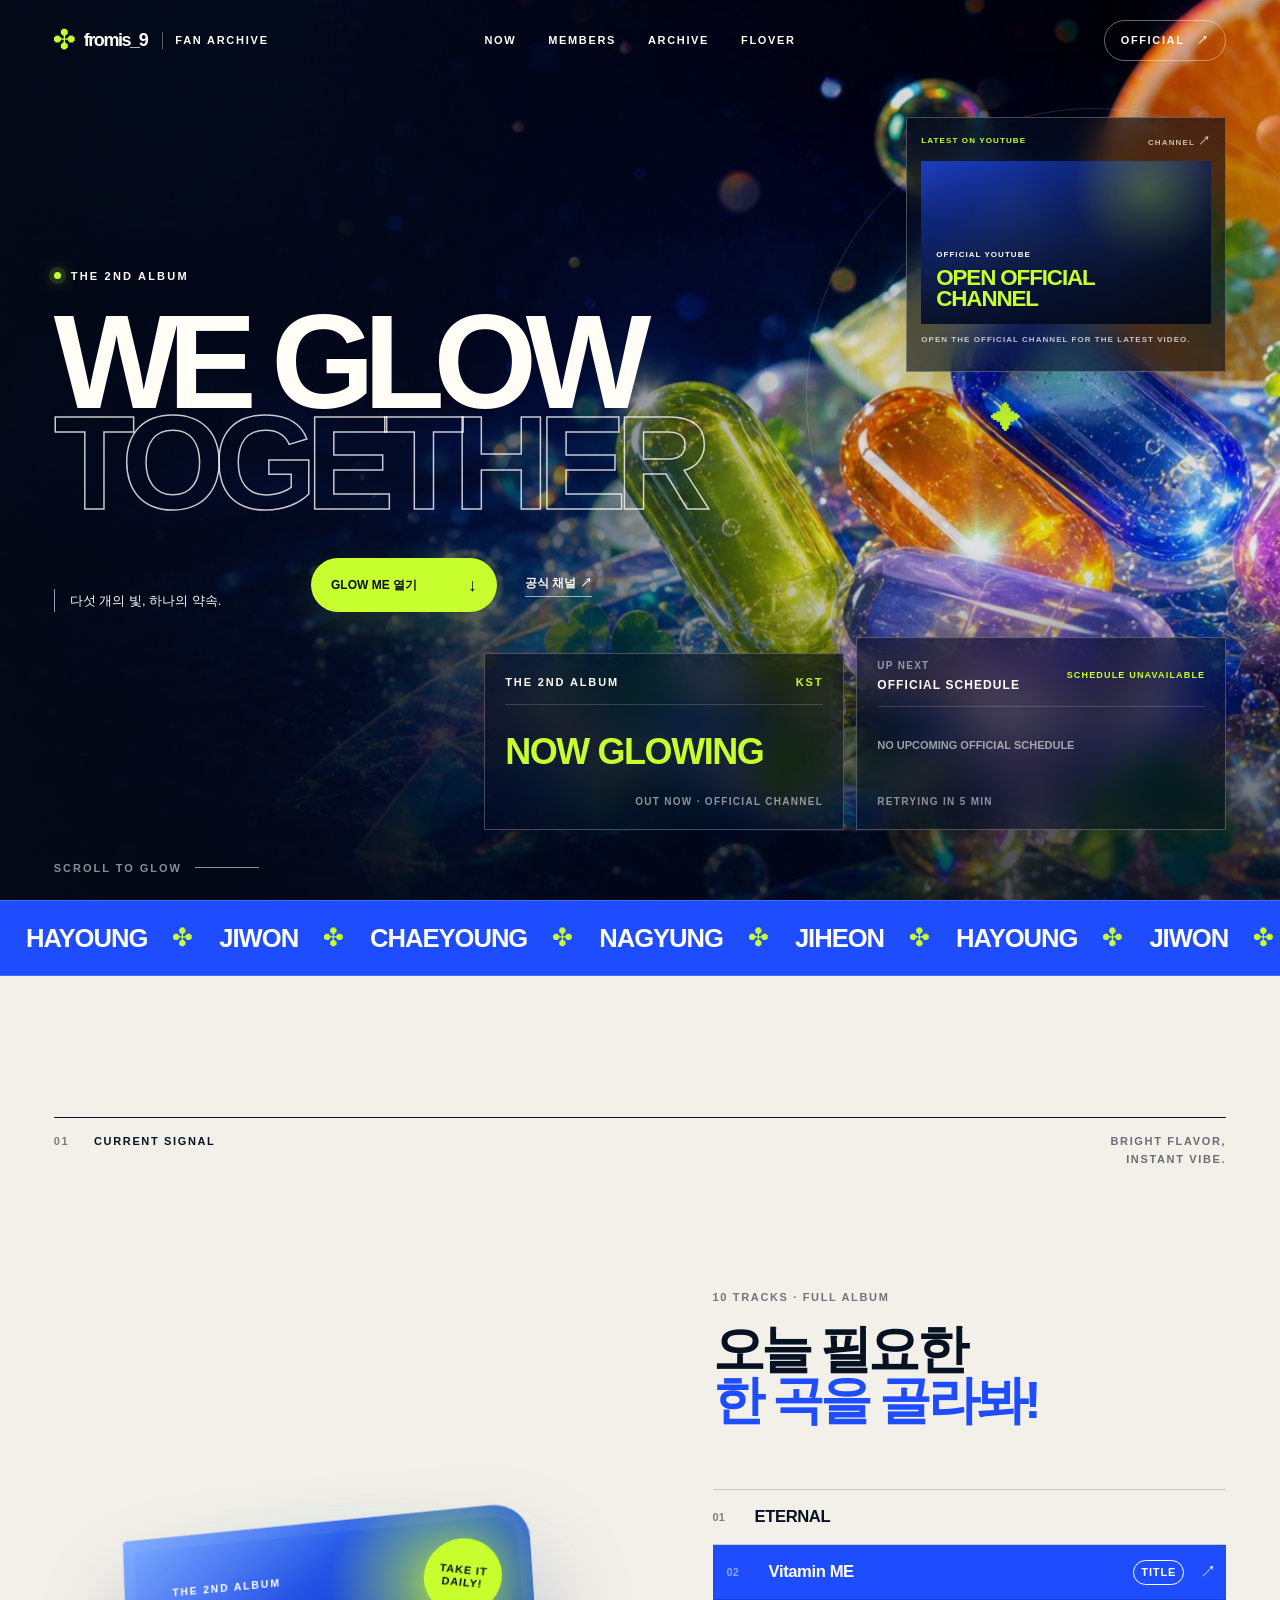
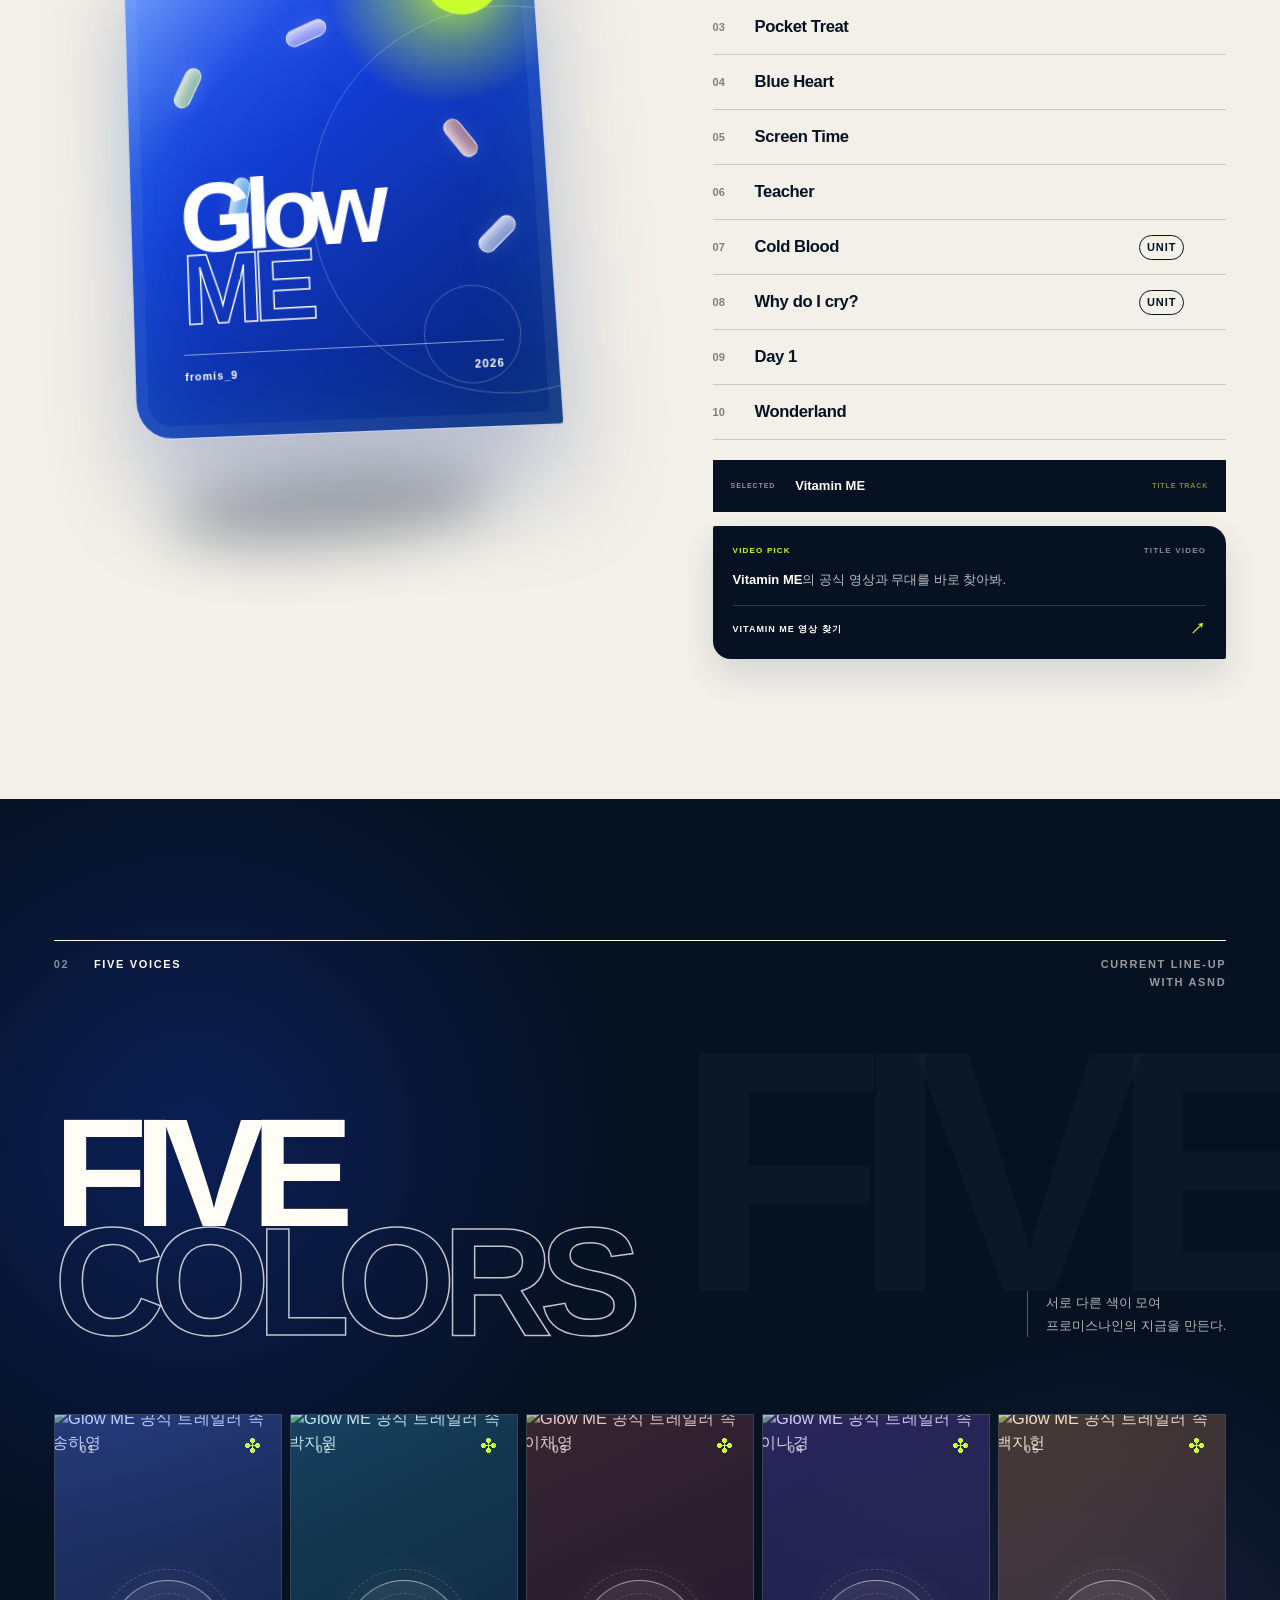
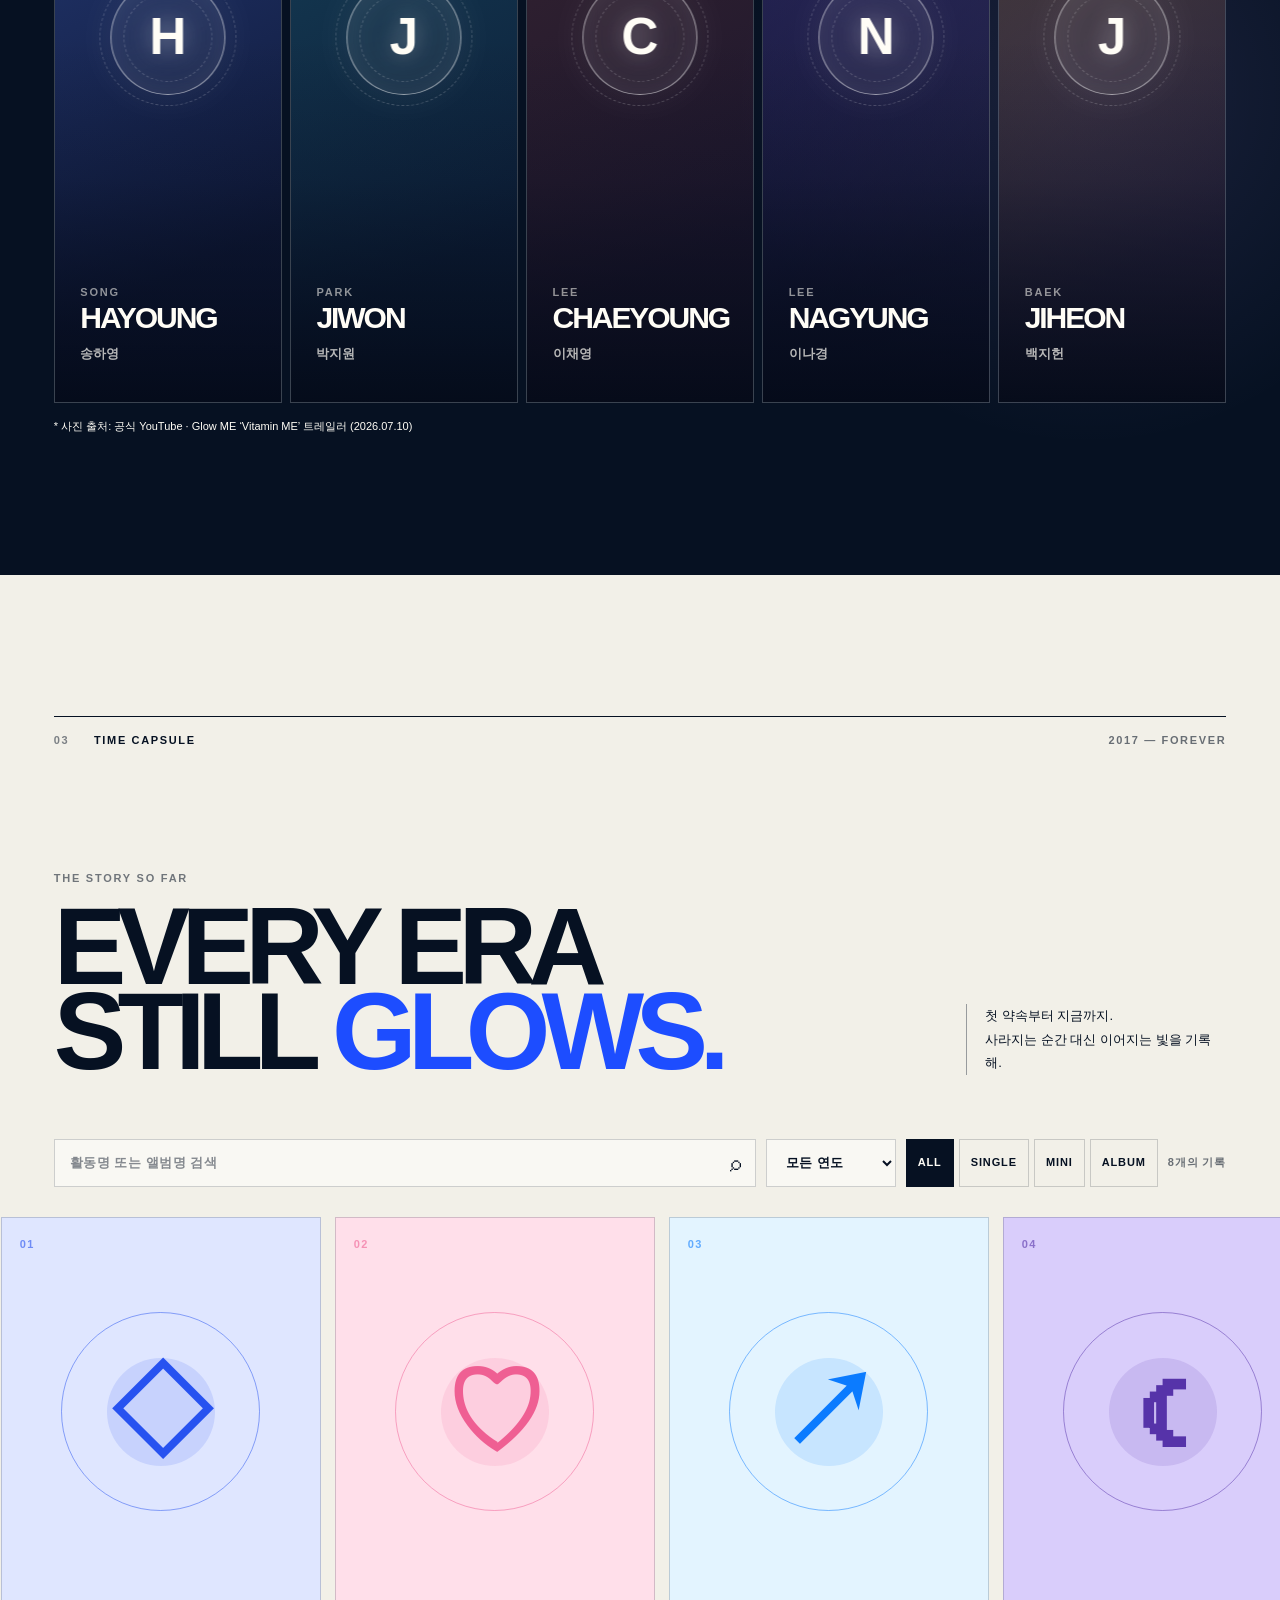
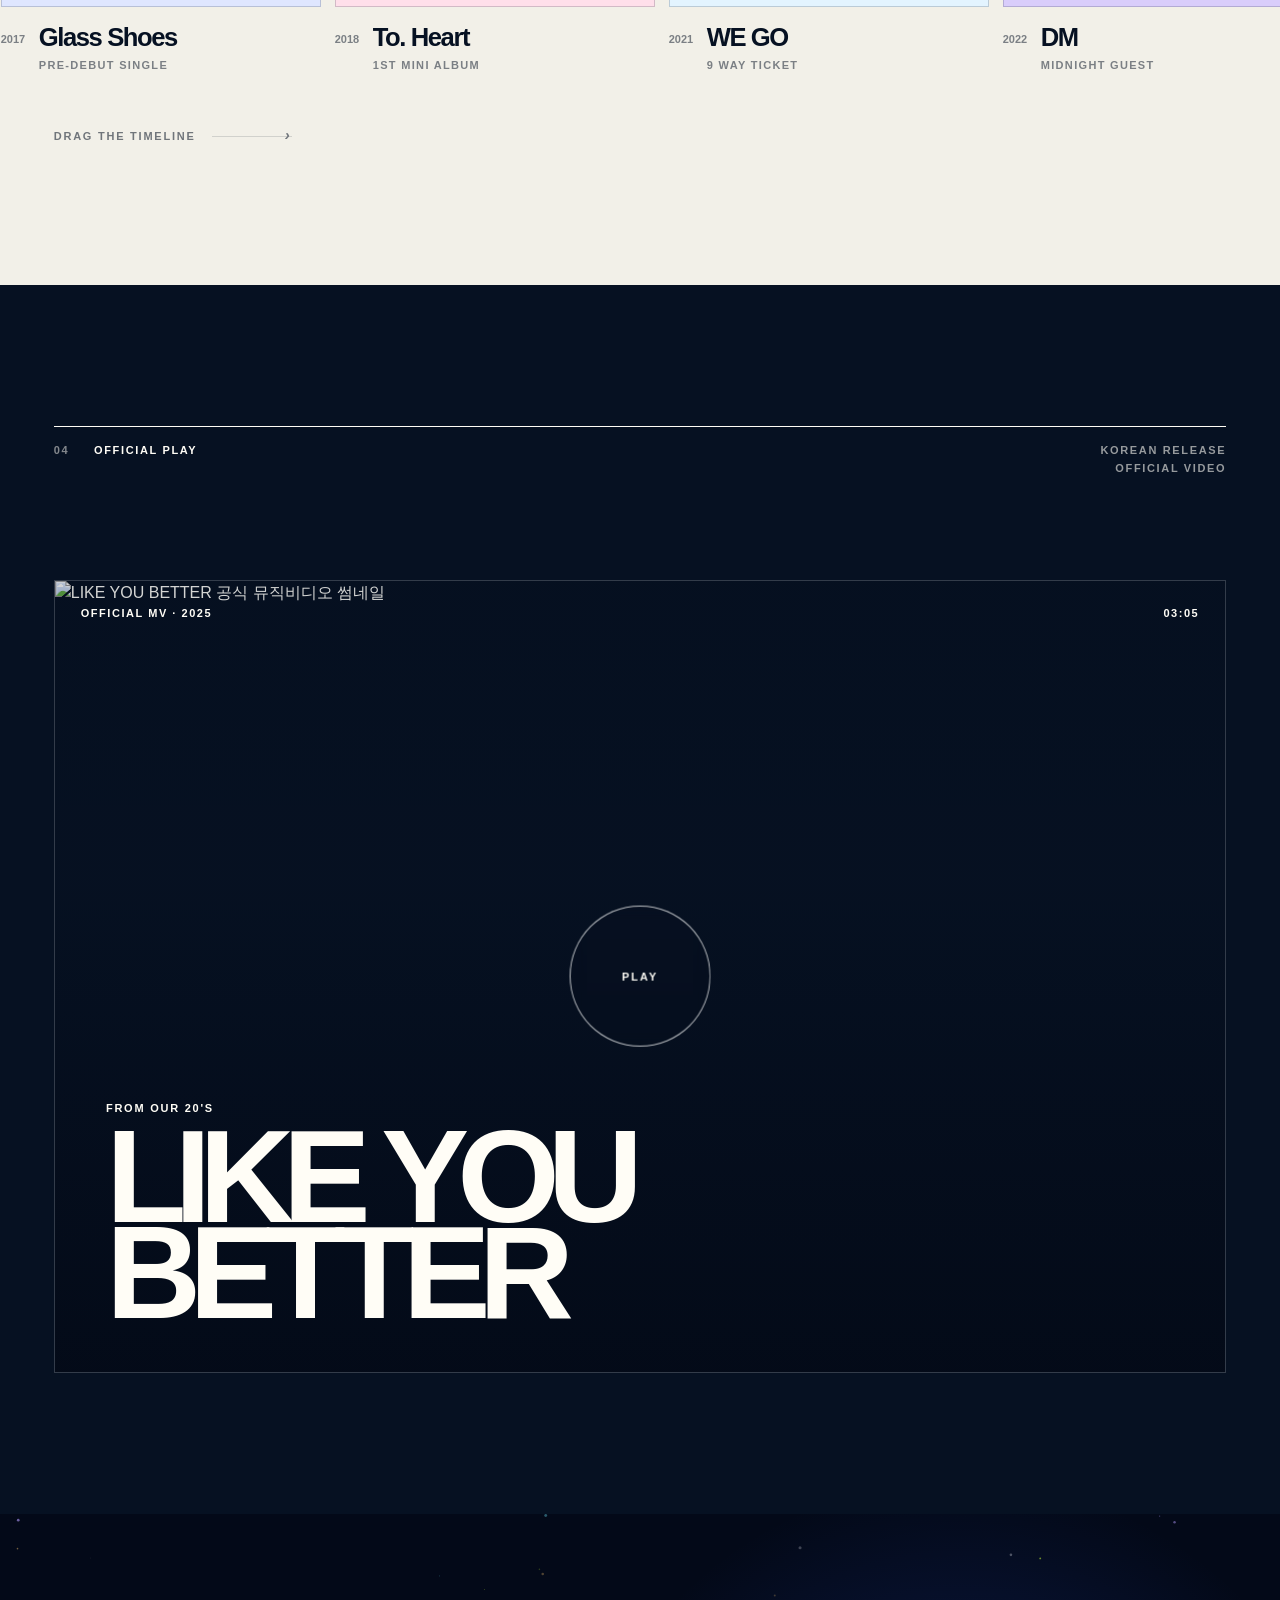
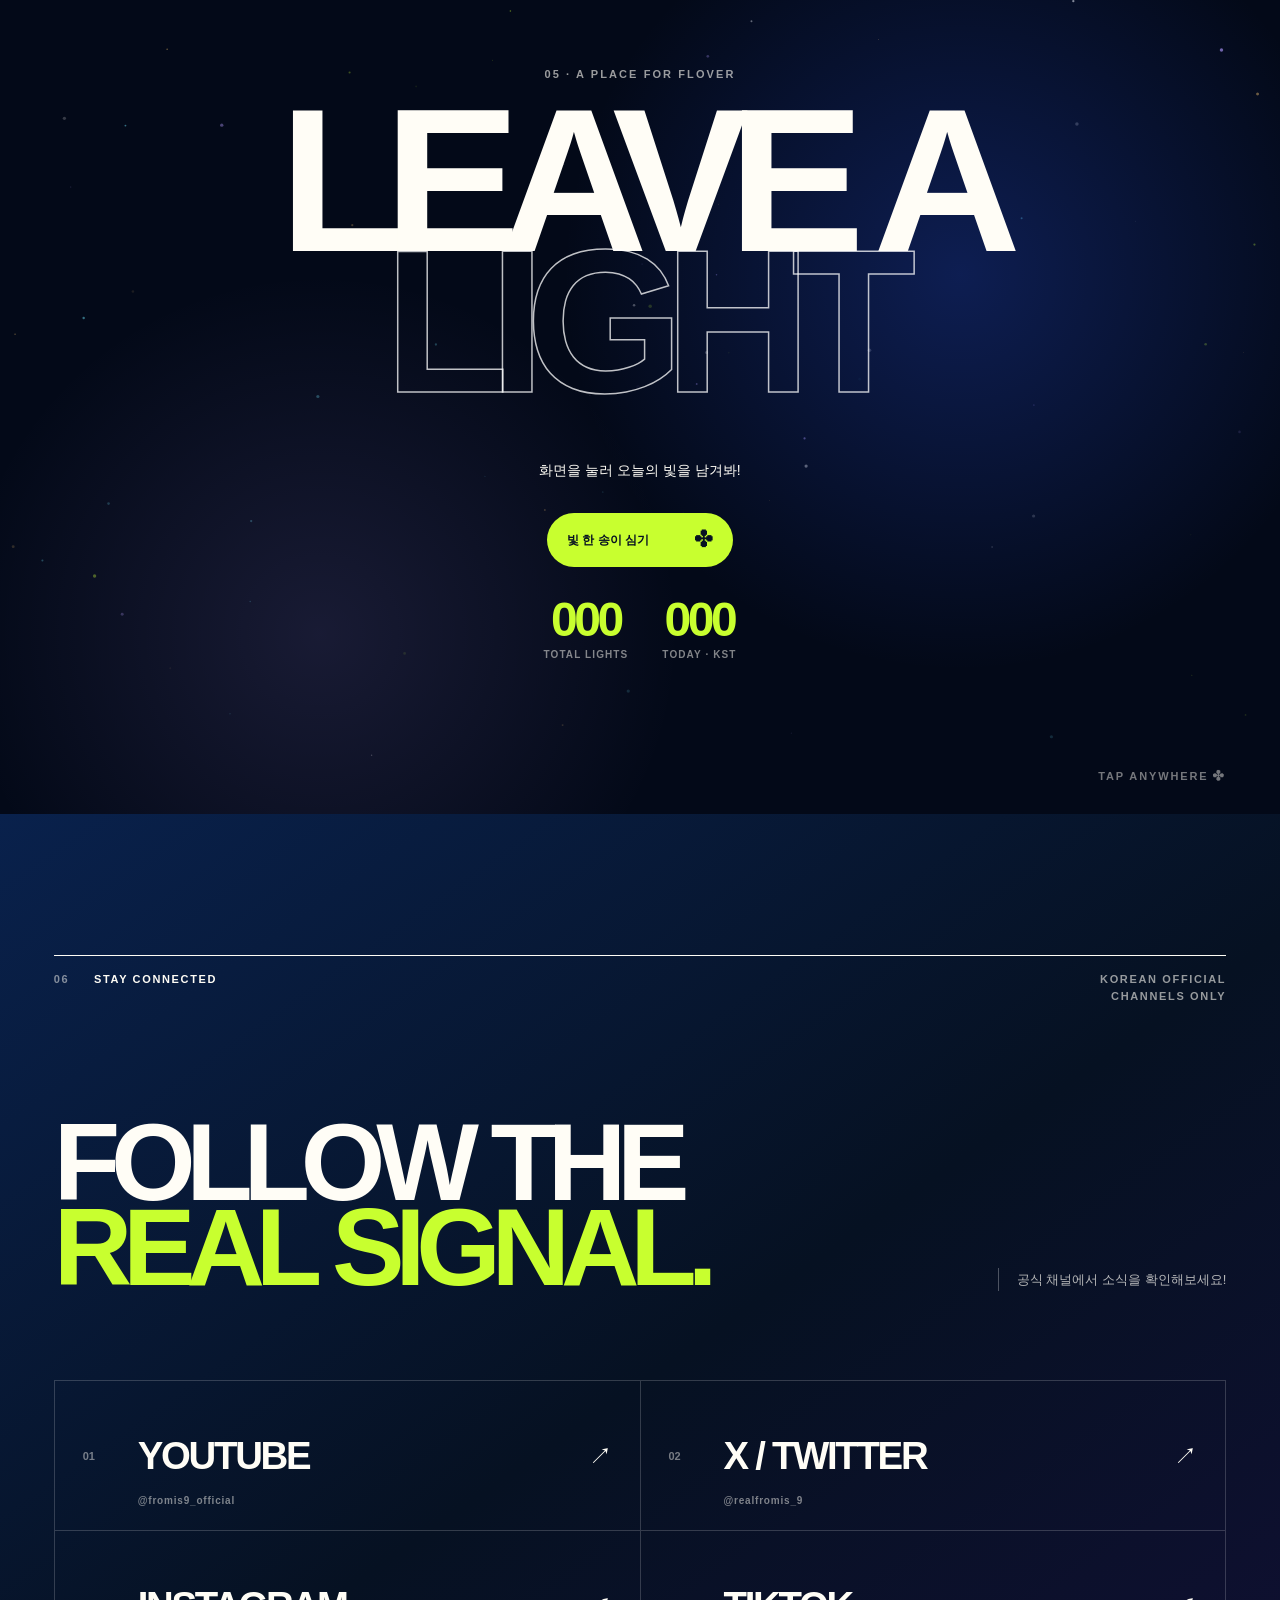
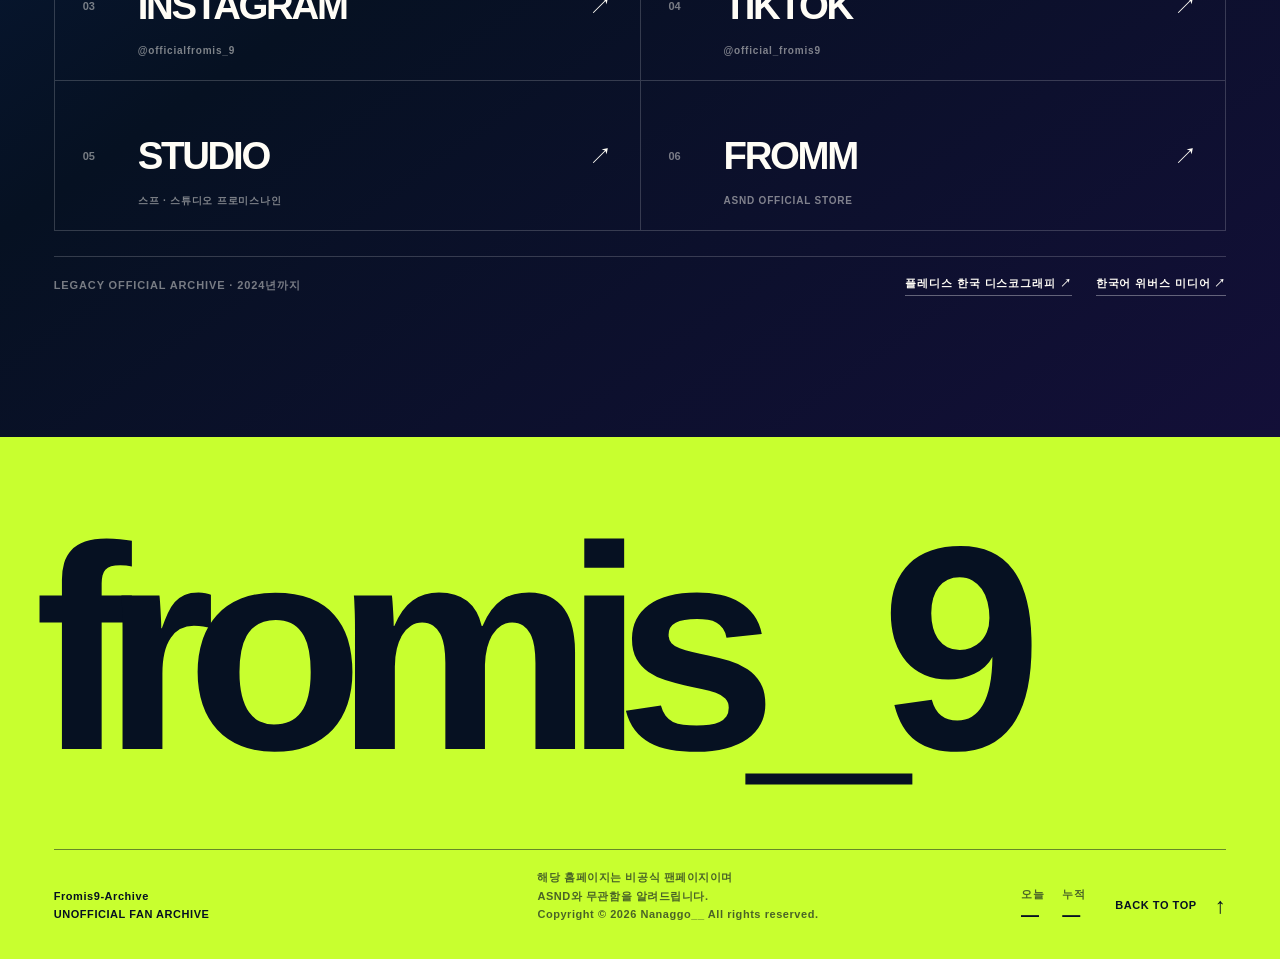
==== commit a19f1ac0: "푸터 문구 수정" ====
--- a/index.html
+++ b/index.html
@@ -453,7 +453,7 @@
   <footer class="site-footer">
     <div class="footer-wordmark" aria-hidden="true">fromis_9</div>
     <div class="footer-bottom">
-      <p><strong>GLOW WITH 9</strong><br>UNOFFICIAL FAN ARCHIVE</p>
+      <p><strong>Fromis9-Archive</strong><br>UNOFFICIAL FAN ARCHIVE</p>
       <p>해당 홈페이지는 비공식 팬페이지이며<br>ASND와 무관함을 알려드립니다.<br>Copyright © 2026 Nanaggo__ All rights reserved.</p>
       <div class="footer-visitors" aria-label="방문자 수" aria-live="polite">
         <span>오늘 <strong data-today-visitor-count>—</strong></span>
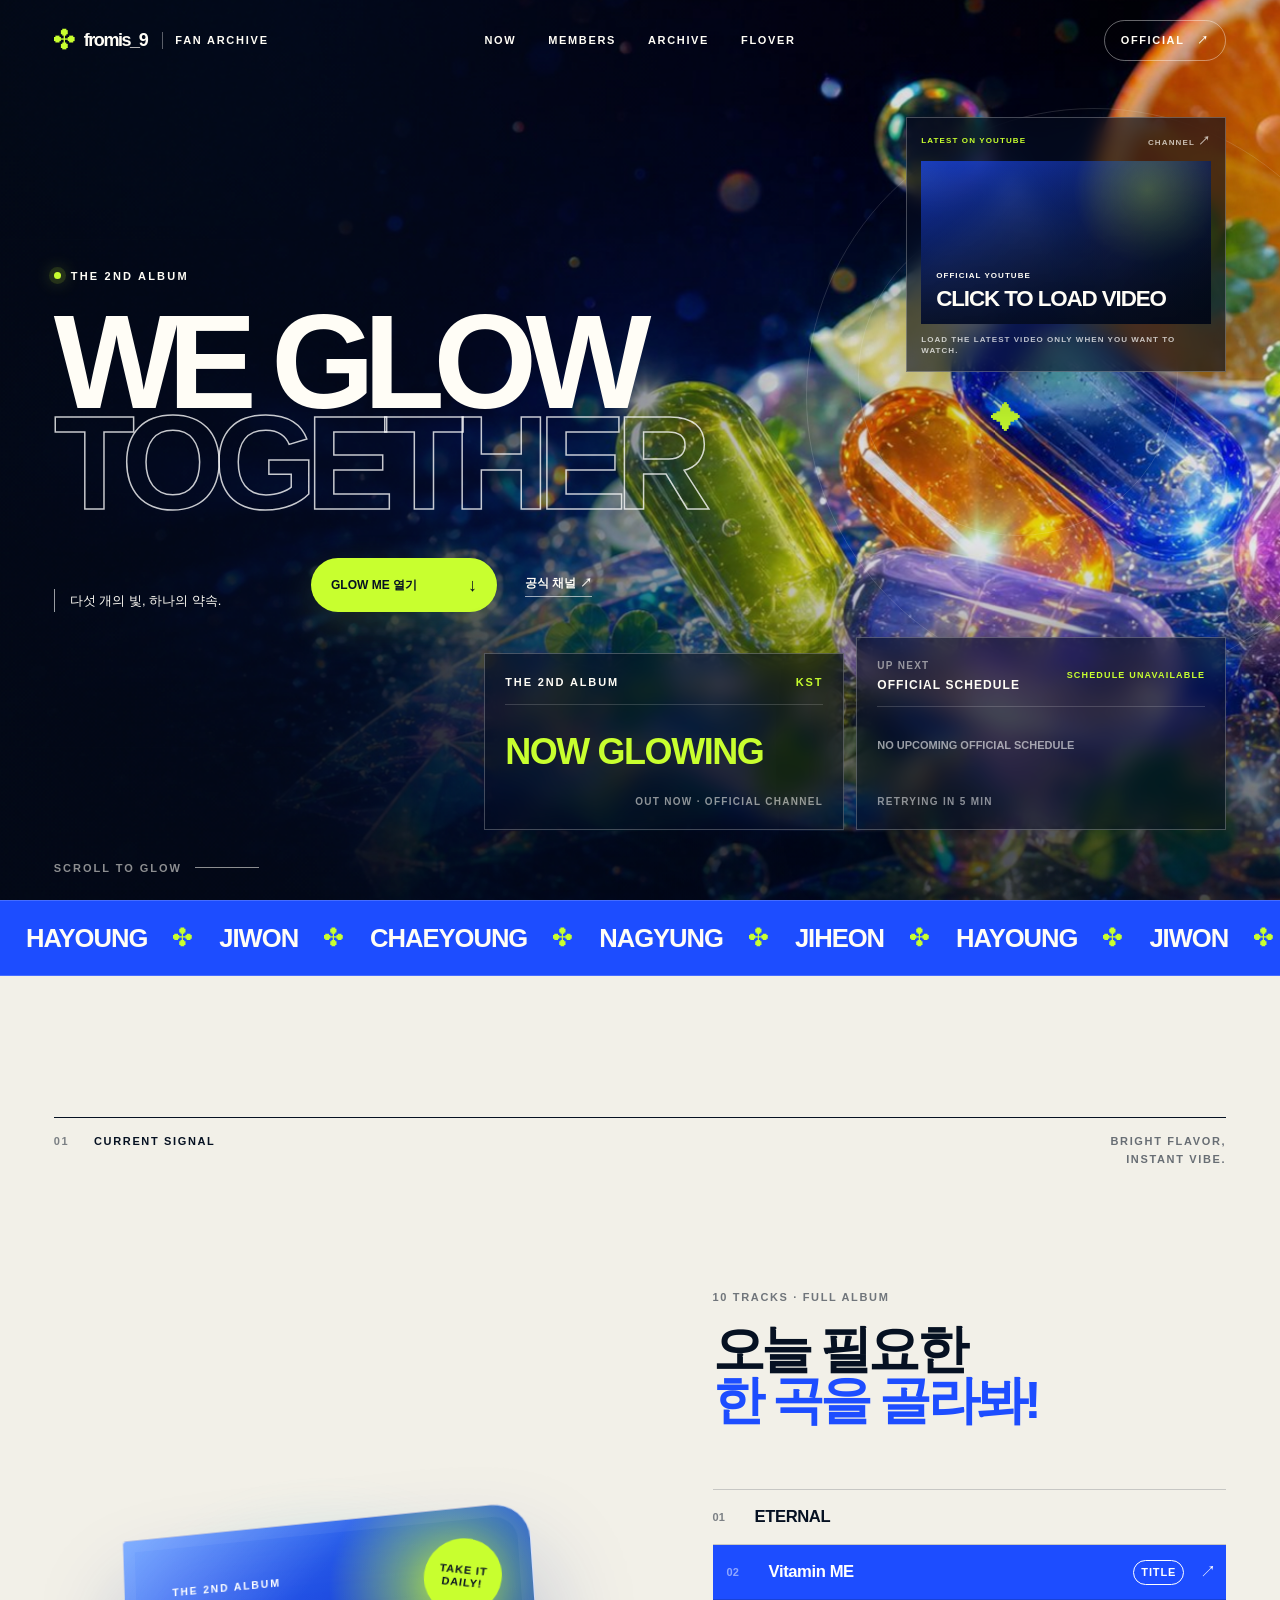
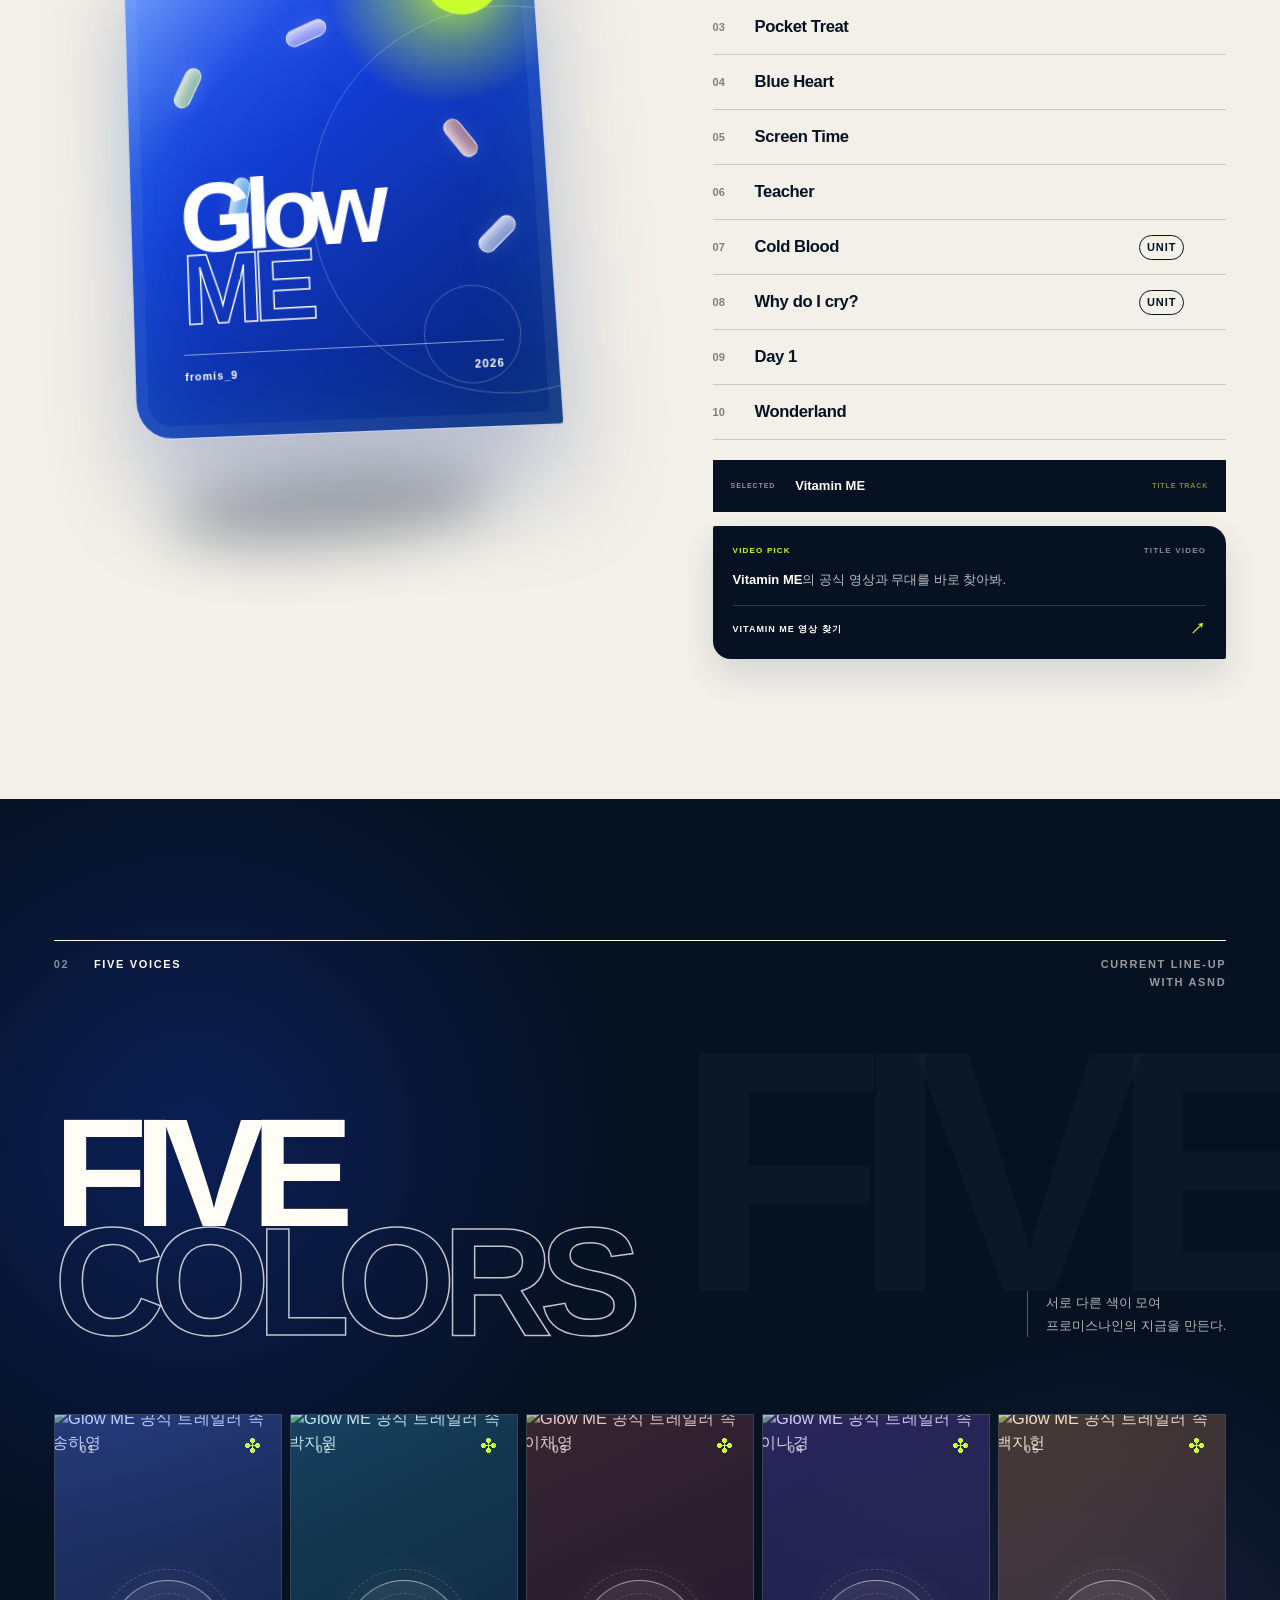
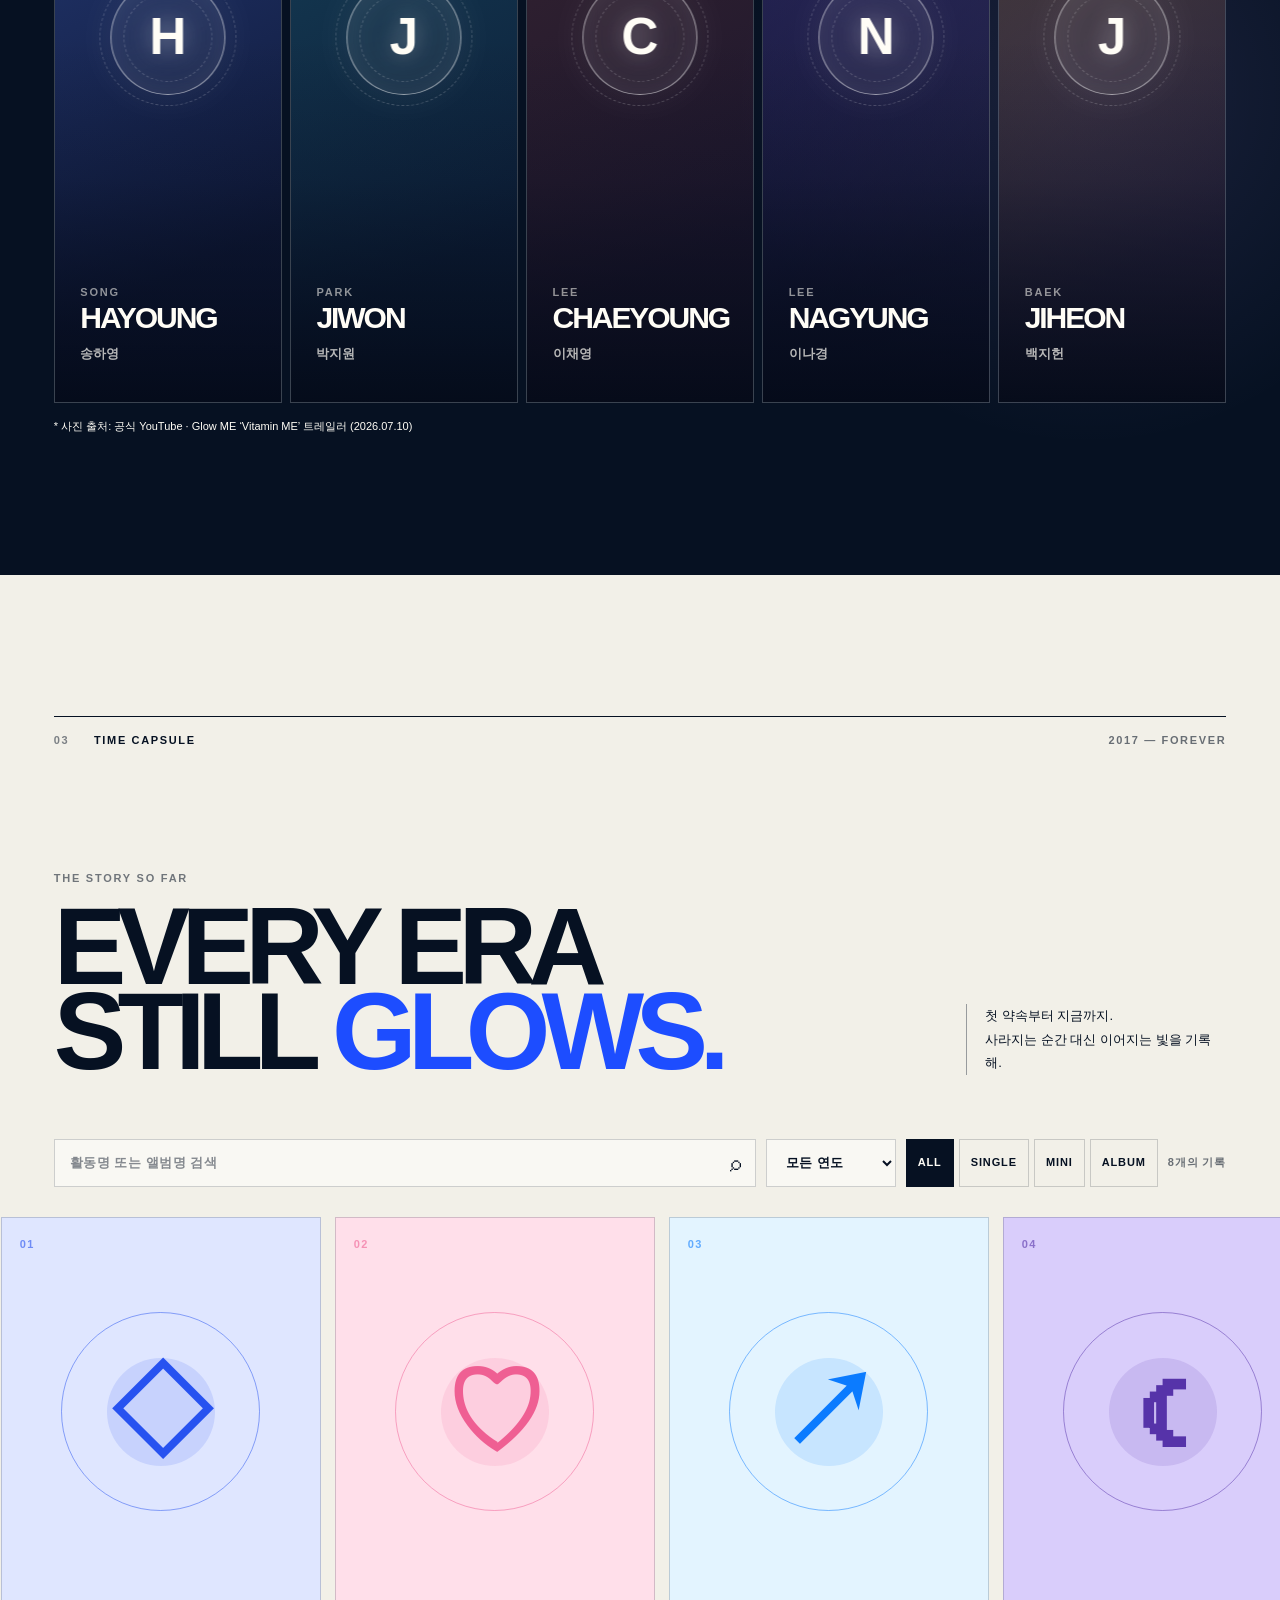
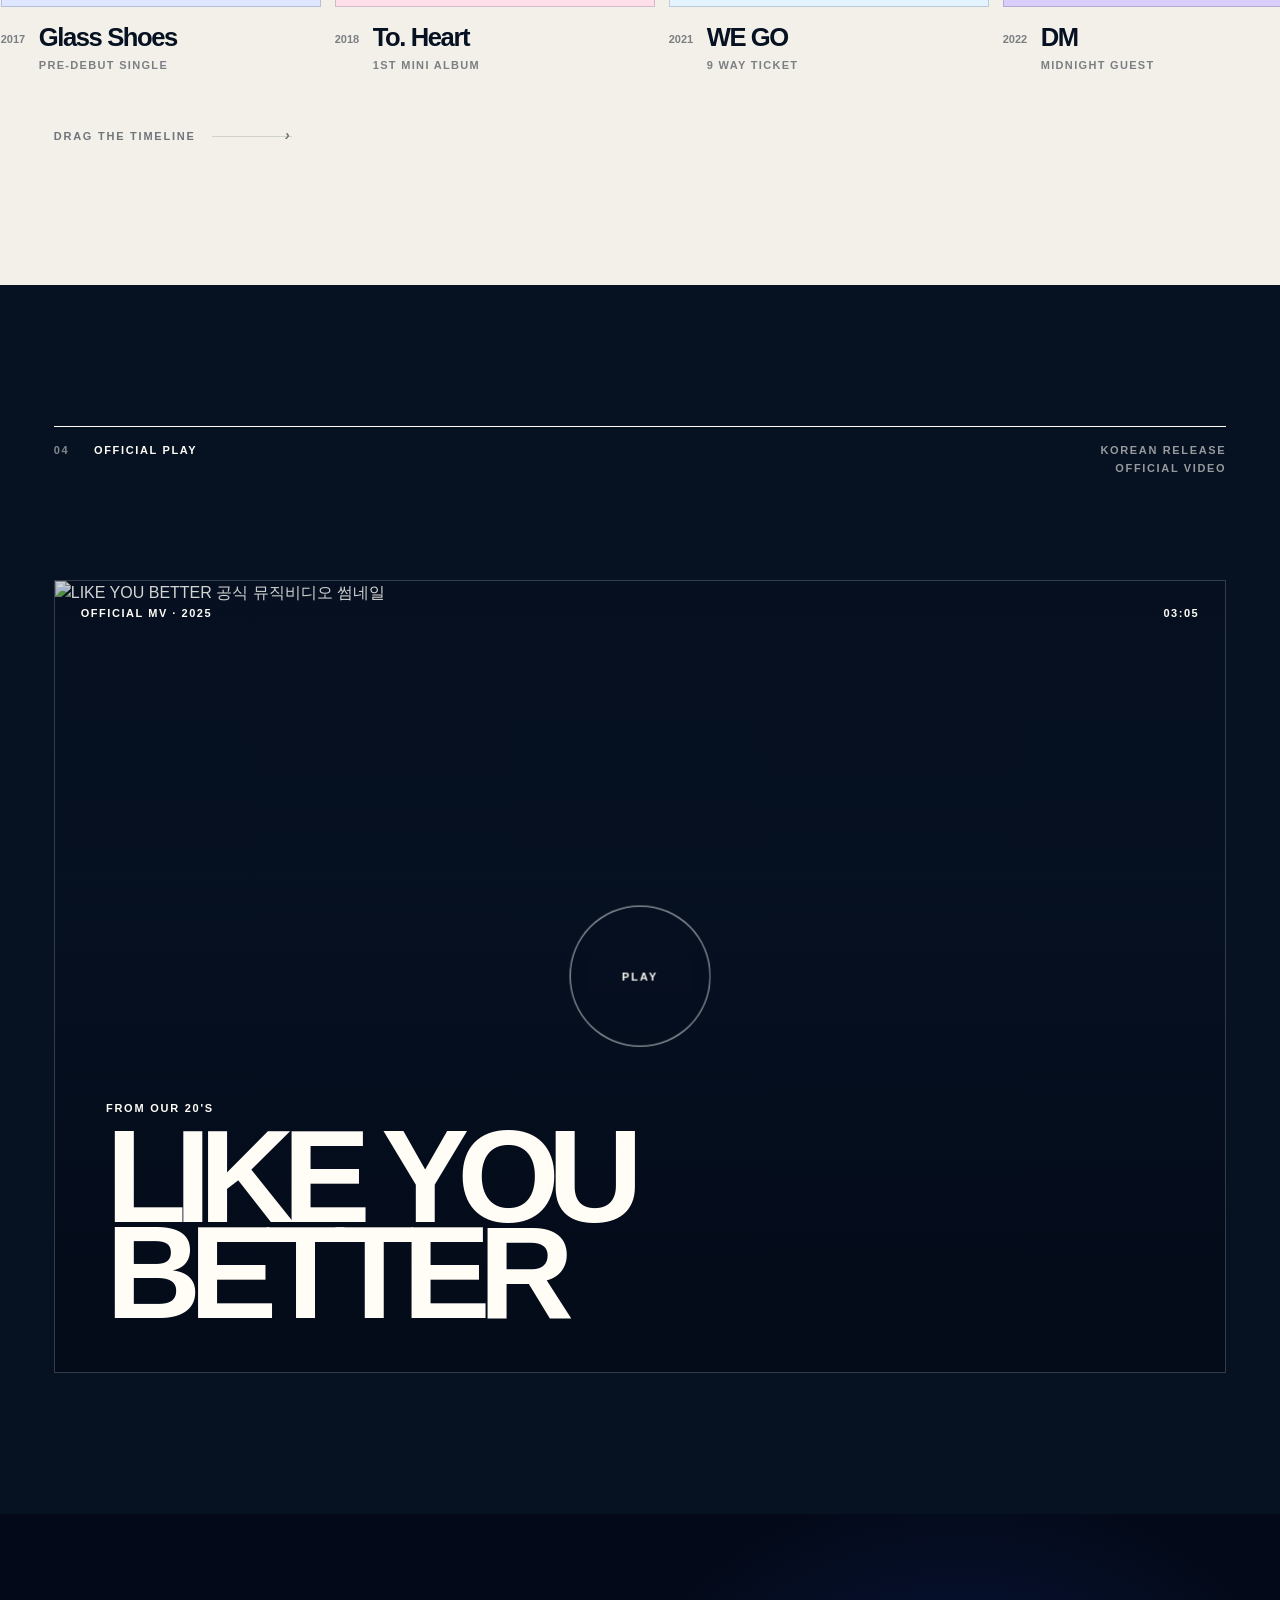
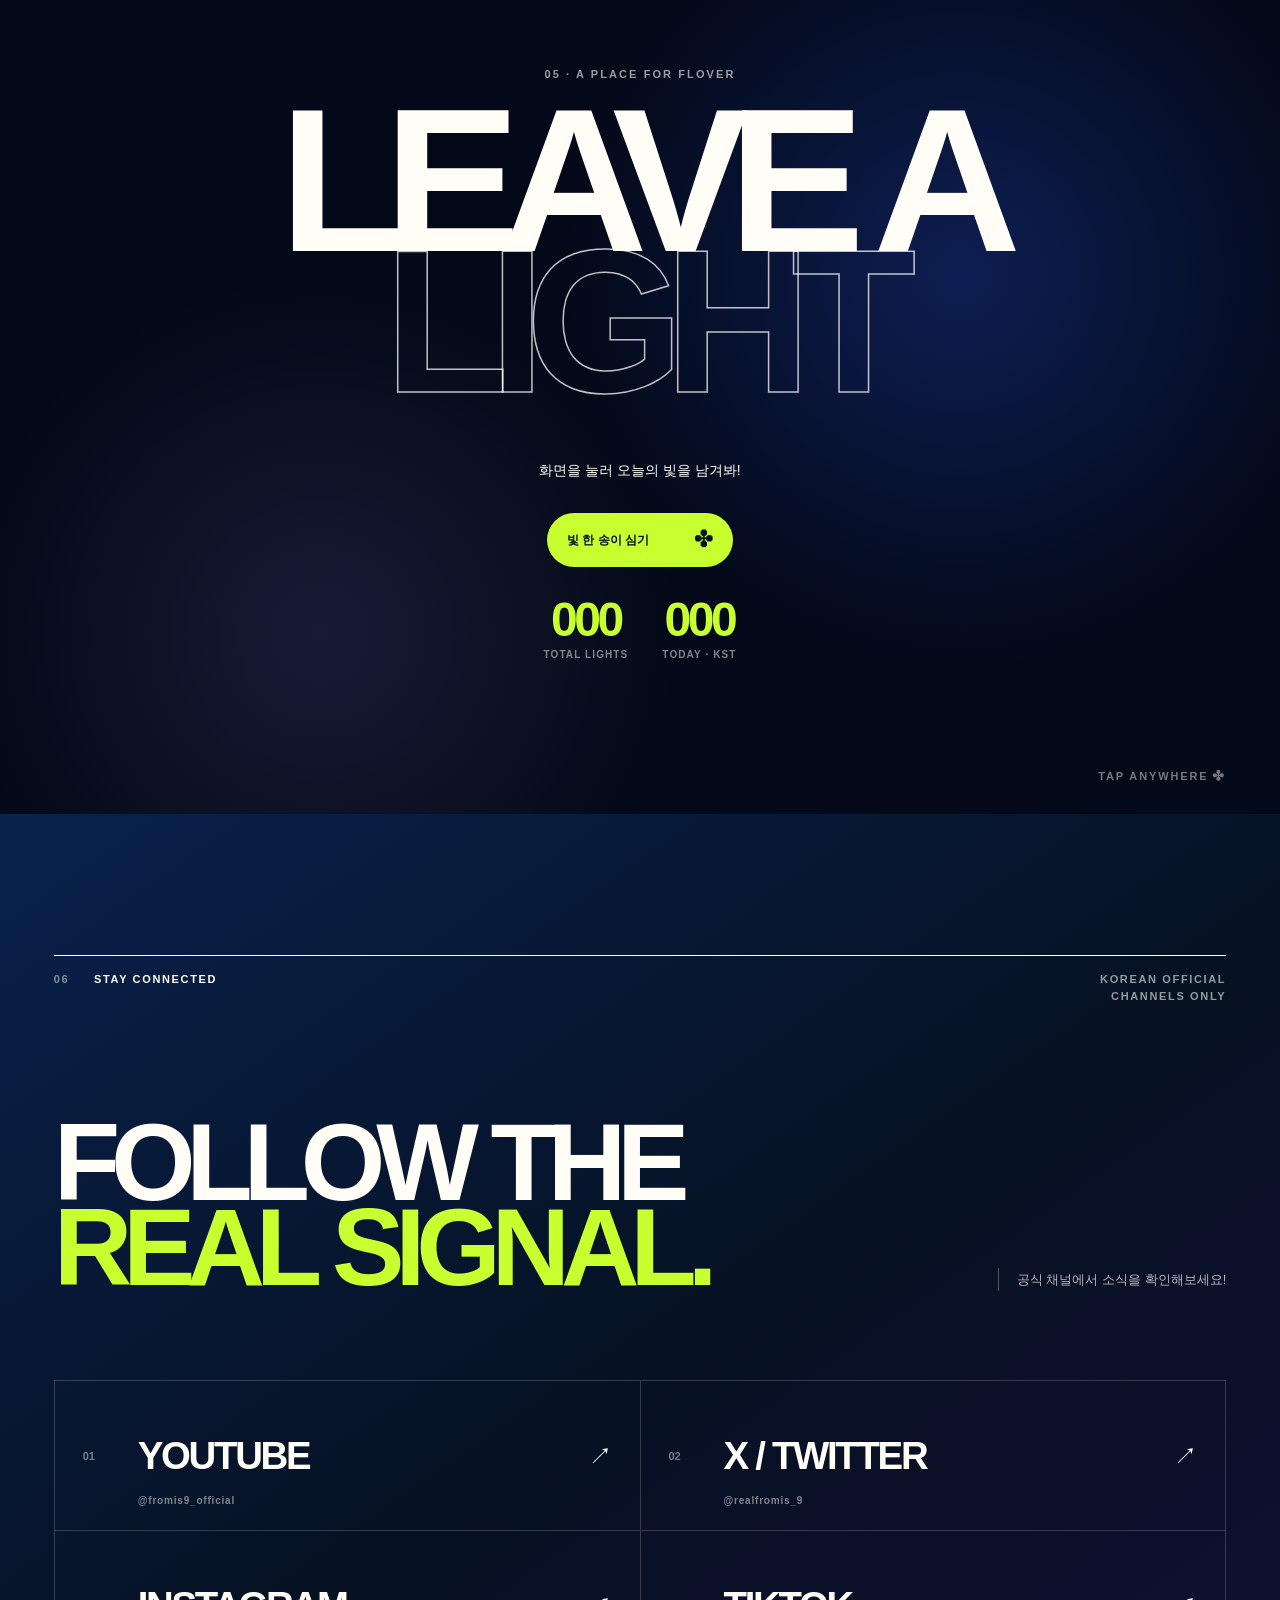
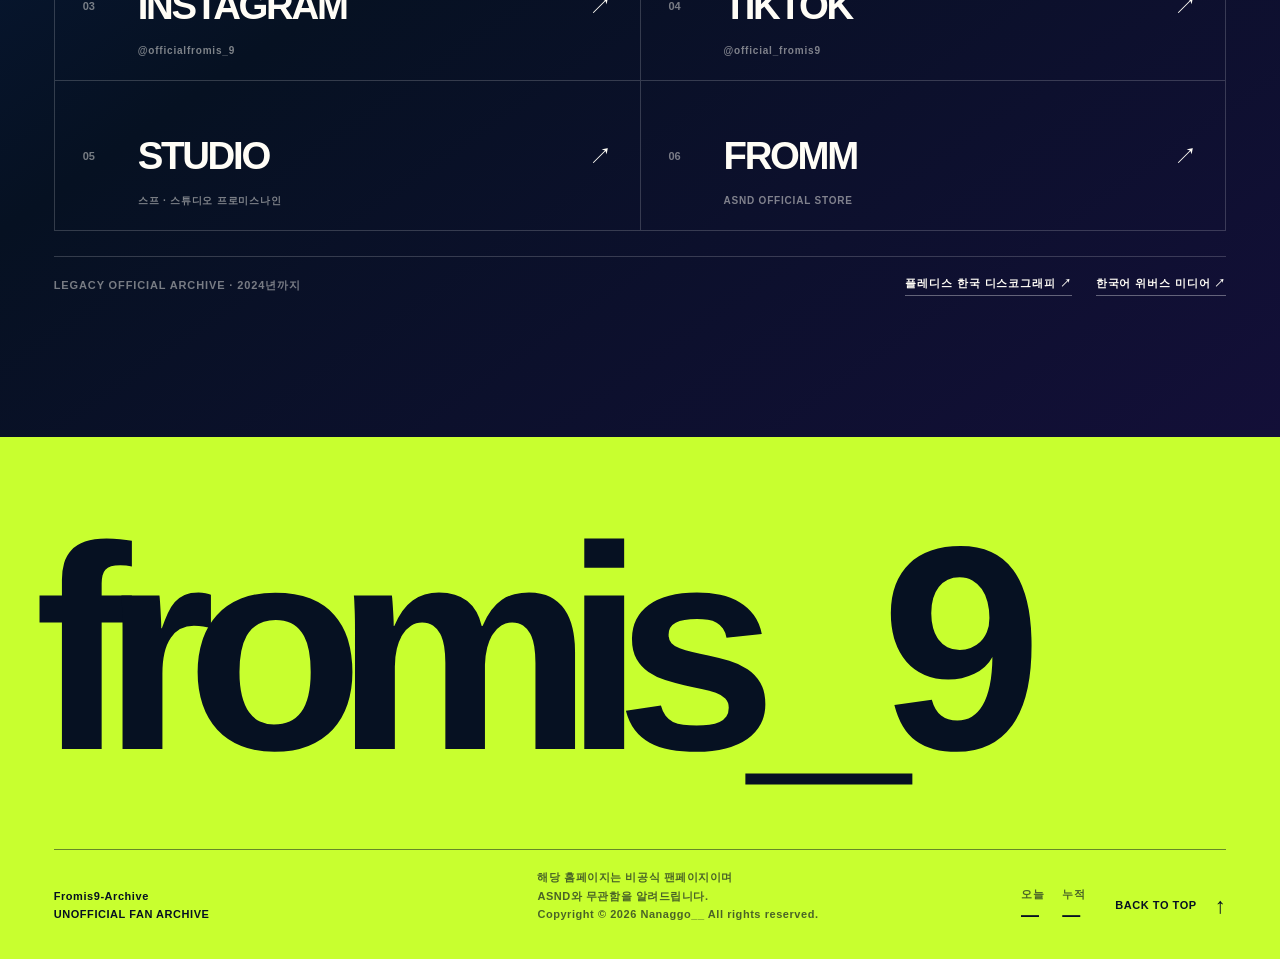
==== commit a937e311: "perf: reduce initial page load" ====
--- a/index.html
+++ b/index.html
@@ -117,19 +117,19 @@
         </aside>
       </div>
 
-      <aside class="latest-video-card reveal" data-latest-video aria-busy="true">
+      <aside class="latest-video-card reveal" data-latest-video aria-busy="false">
         <div class="latest-video-head">
           <span>LATEST ON YOUTUBE</span>
           <a href="https://www.youtube.com/@fromis9_official" target="_blank" rel="noreferrer">CHANNEL <i aria-hidden="true">↗</i></a>
         </div>
         <div class="latest-video-media">
-          <iframe data-latest-video-frame title="fromis_9 latest YouTube video" loading="eager" referrerpolicy="strict-origin-when-cross-origin" allow="accelerometer; autoplay; clipboard-write; encrypted-media; gyroscope; picture-in-picture; web-share" allowfullscreen></iframe>
+          <iframe data-latest-video-frame title="fromis_9 latest YouTube video" loading="lazy" referrerpolicy="strict-origin-when-cross-origin" allow="accelerometer; autoplay; clipboard-write; encrypted-media; gyroscope; picture-in-picture; web-share" allowfullscreen></iframe>
           <a class="latest-video-fallback" data-latest-video-link href="https://www.youtube.com/@fromis9_official" target="_blank" rel="noreferrer">
             <span>OFFICIAL YOUTUBE</span>
-            <strong data-latest-video-fallback>LOADING LATEST VIDEO</strong>
+            <strong data-latest-video-fallback>CLICK TO LOAD VIDEO</strong>
           </a>
         </div>
-        <p data-latest-video-title>NEW VIDEO, STRAIGHT FROM THE OFFICIAL CHANNEL.</p>
+        <p data-latest-video-title>LOAD THE LATEST VIDEO ONLY WHEN YOU WANT TO WATCH.</p>
       </aside>
 
       <div class="scroll-hint" aria-hidden="true">
--- a/style.css
+++ b/style.css
@@ -219,7 +219,7 @@
   min-height: 68px;
   border-bottom-color: var(--line-light);
   background: rgba(6, 17, 34, .75);
-  backdrop-filter: blur(18px) saturate(140%);
+  backdrop-filter: blur(10px) saturate(120%);
 }
 
 .brand {
@@ -511,7 +511,7 @@
   border: 1px solid rgba(255, 255, 255, .25);
   background: rgba(5, 12, 28, .58);
   box-shadow: 0 24px 80px rgba(0, 0, 0, .24);
-  backdrop-filter: blur(18px) saturate(140%);
+  backdrop-filter: blur(10px) saturate(120%);
 }
 
 .countdown-head {
@@ -735,7 +735,7 @@
   border: 1px solid rgba(255, 255, 255, .26);
   background: rgba(5, 12, 28, .66);
   box-shadow: 0 24px 80px rgba(0, 0, 0, .25);
-  backdrop-filter: blur(18px) saturate(140%);
+  backdrop-filter: blur(10px) saturate(120%);
 }
 
 .latest-video-head {
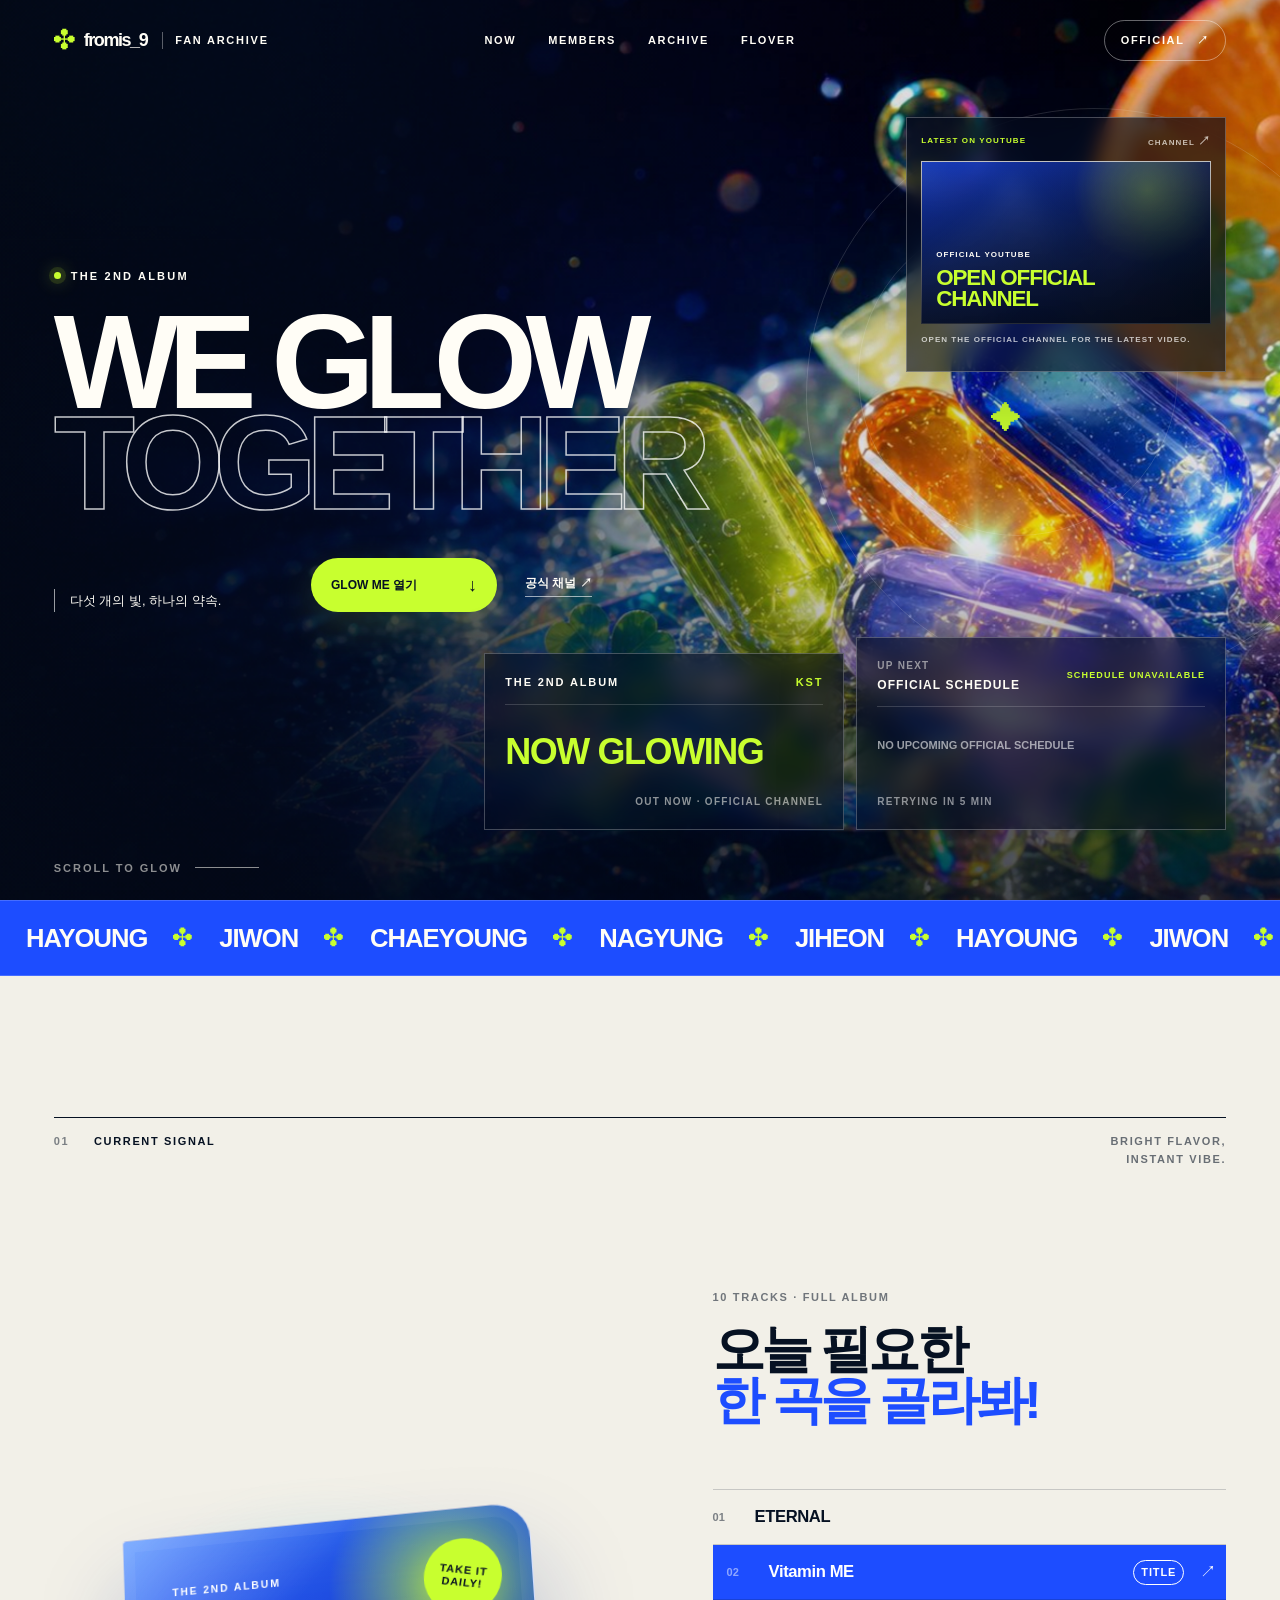
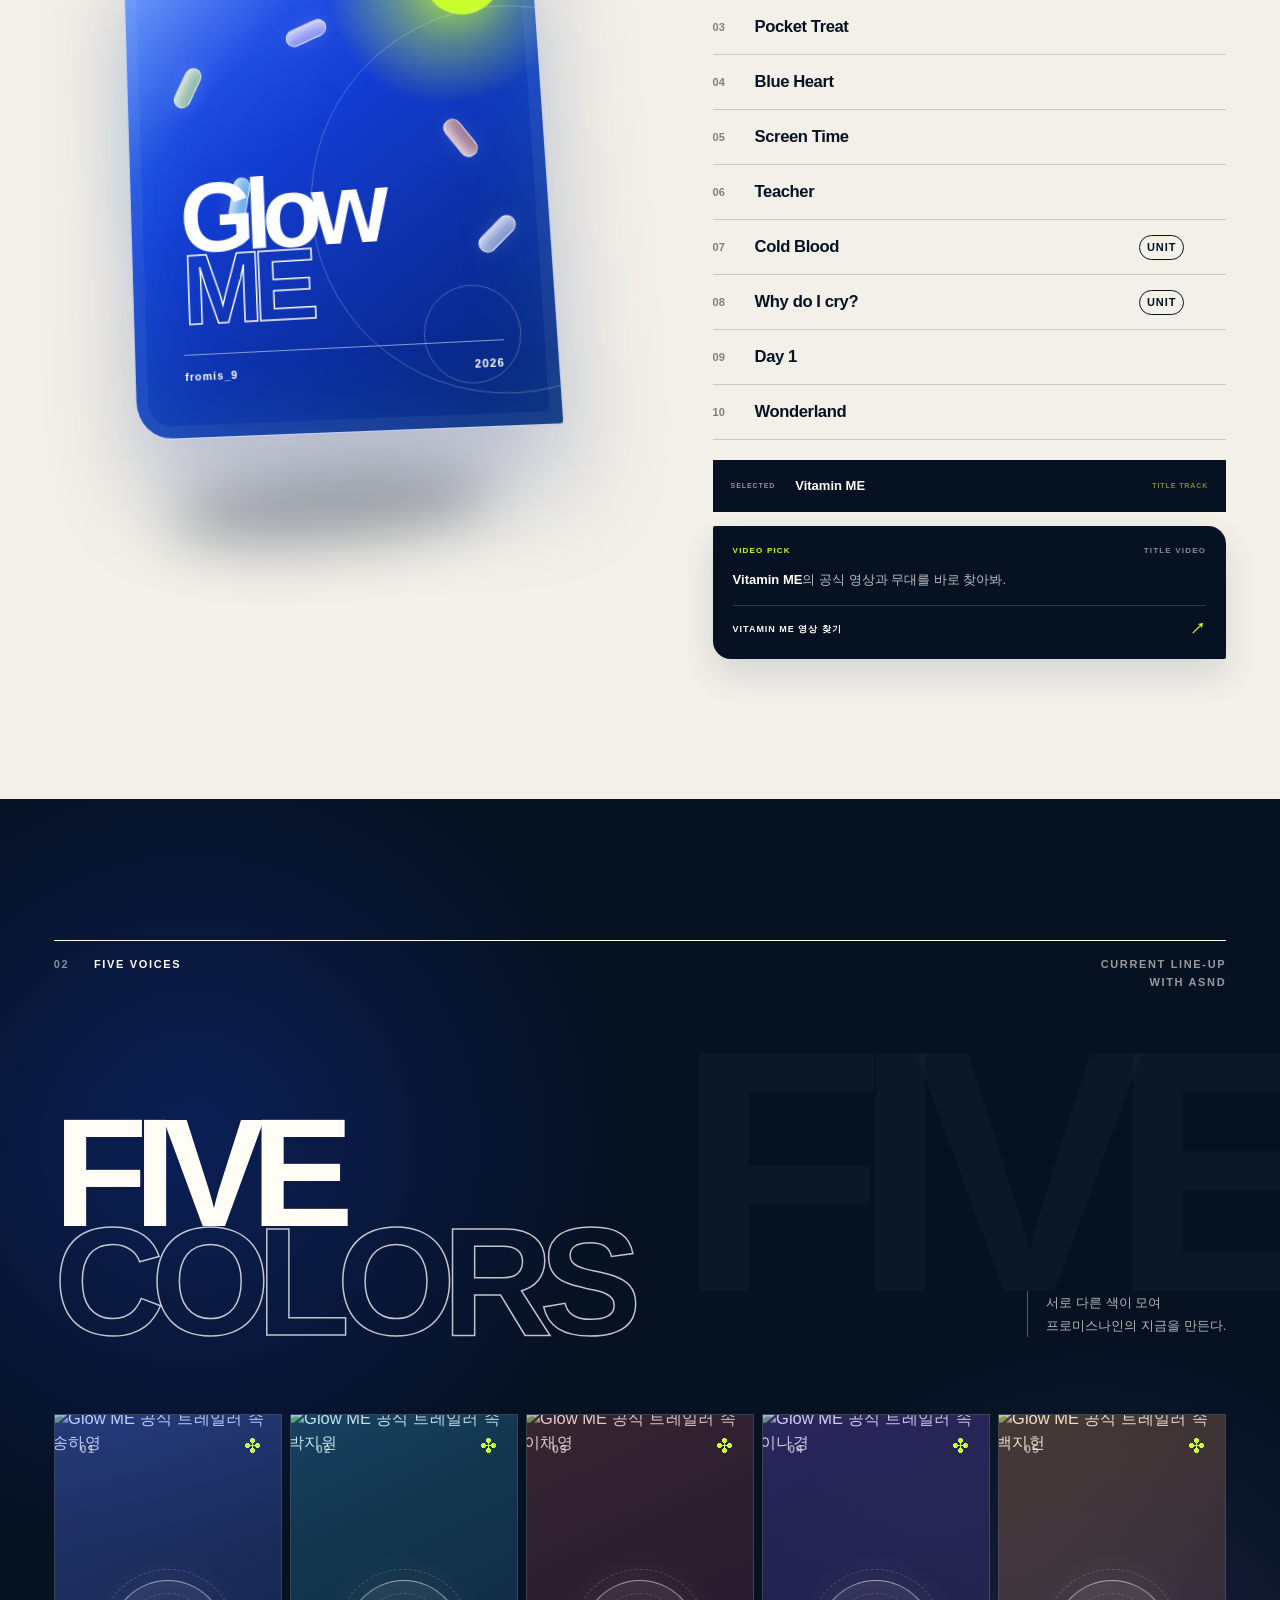
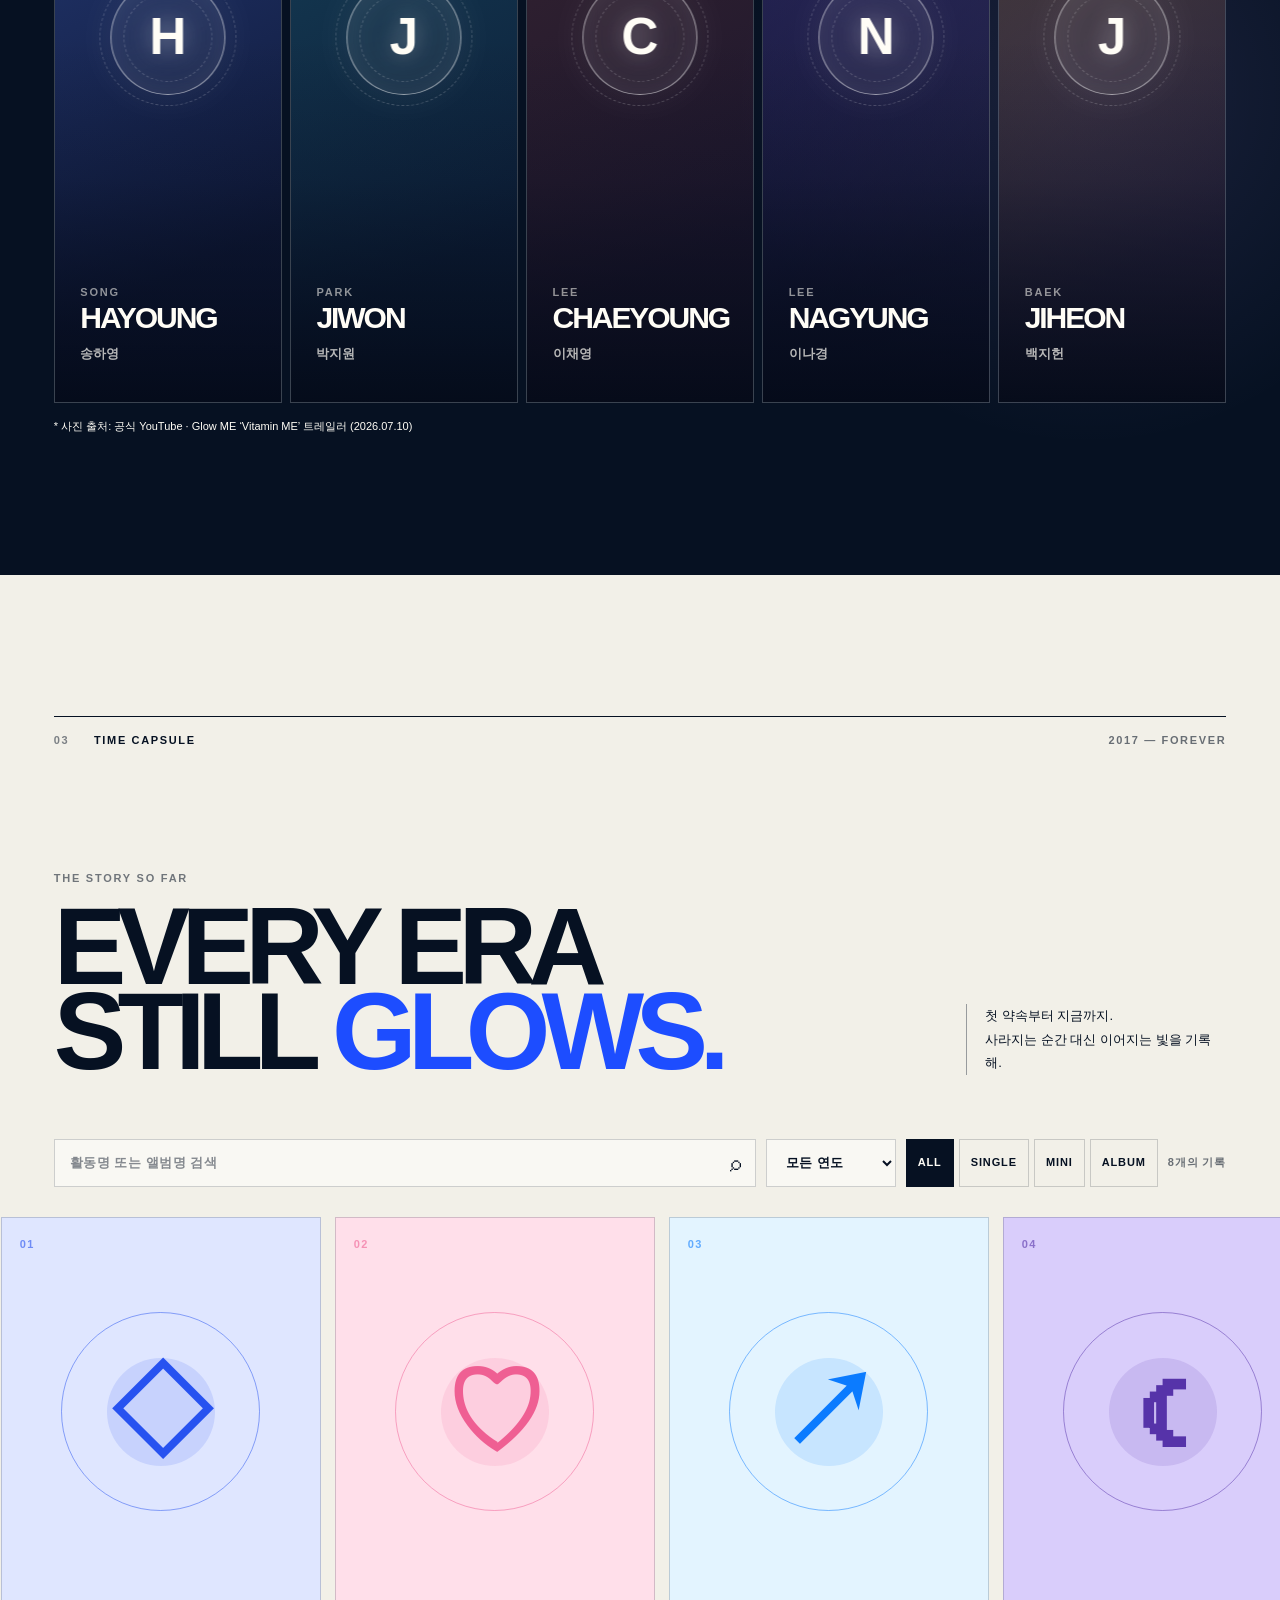
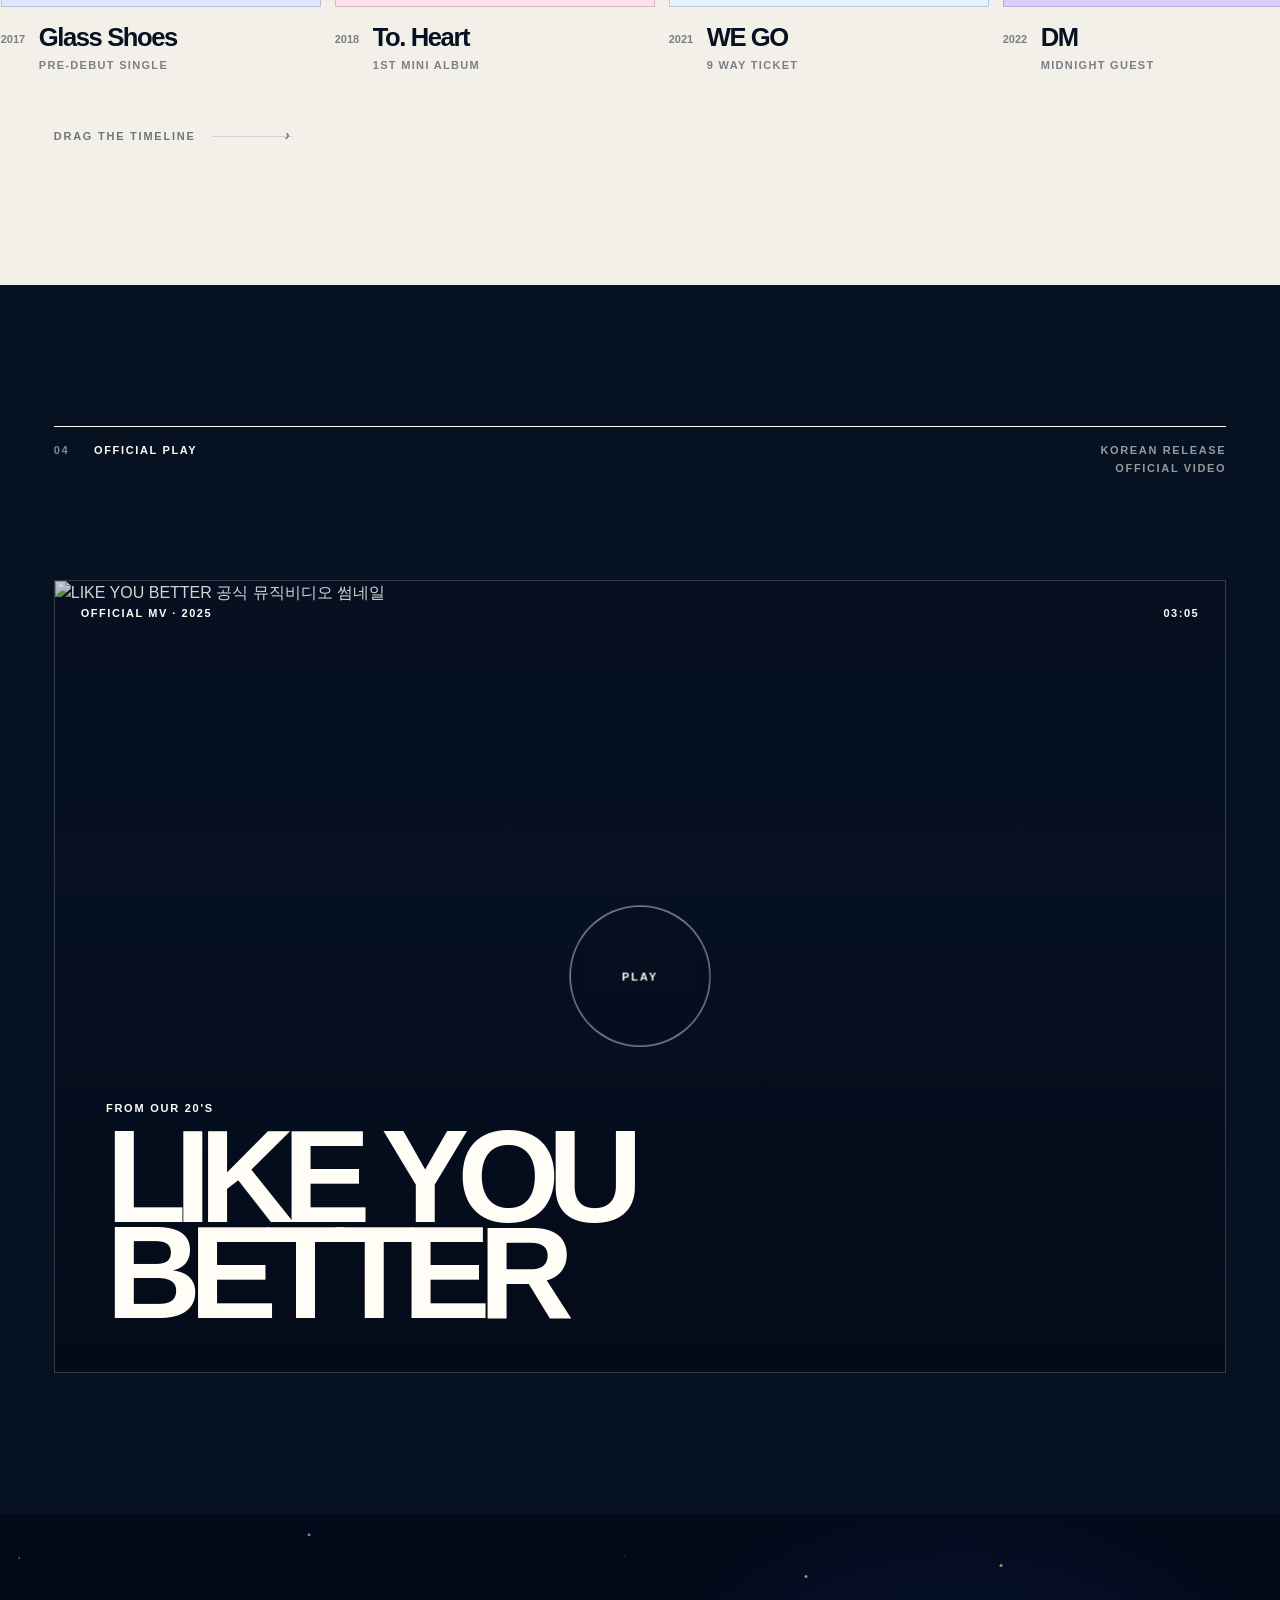
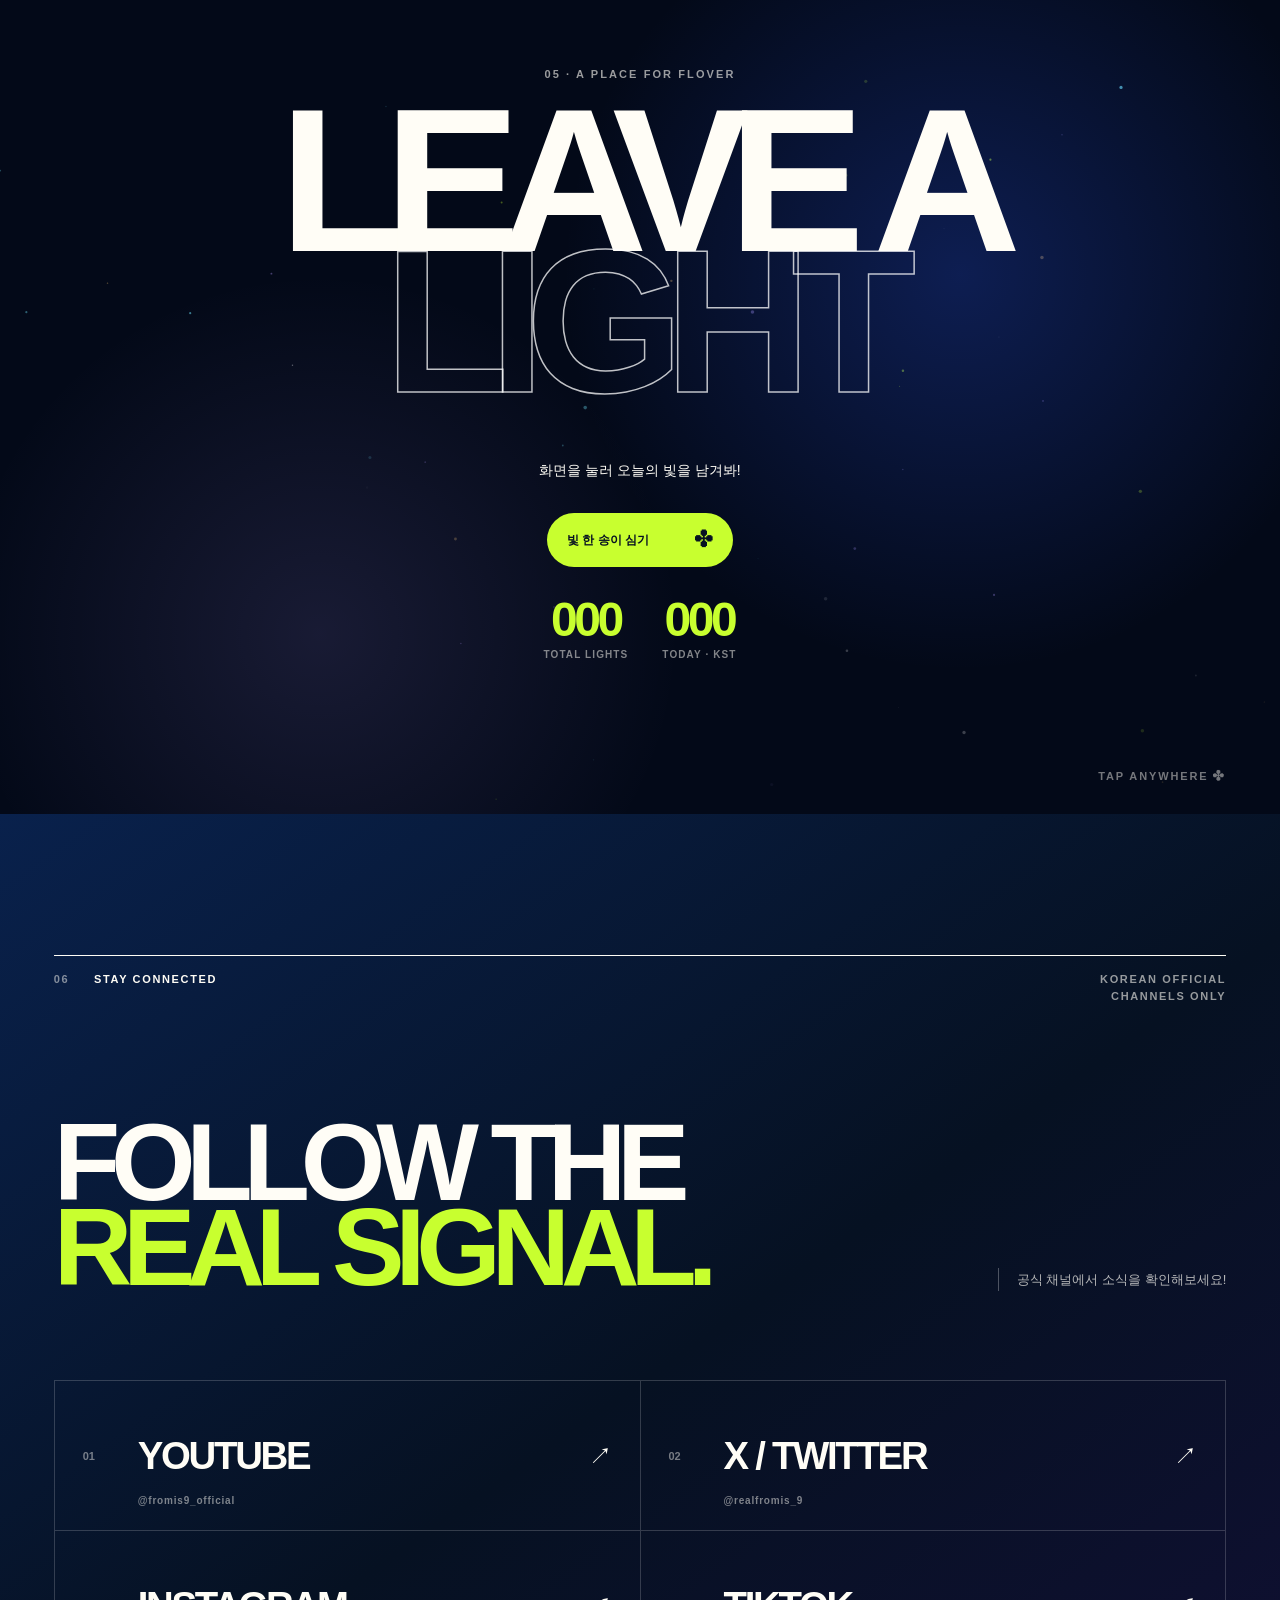
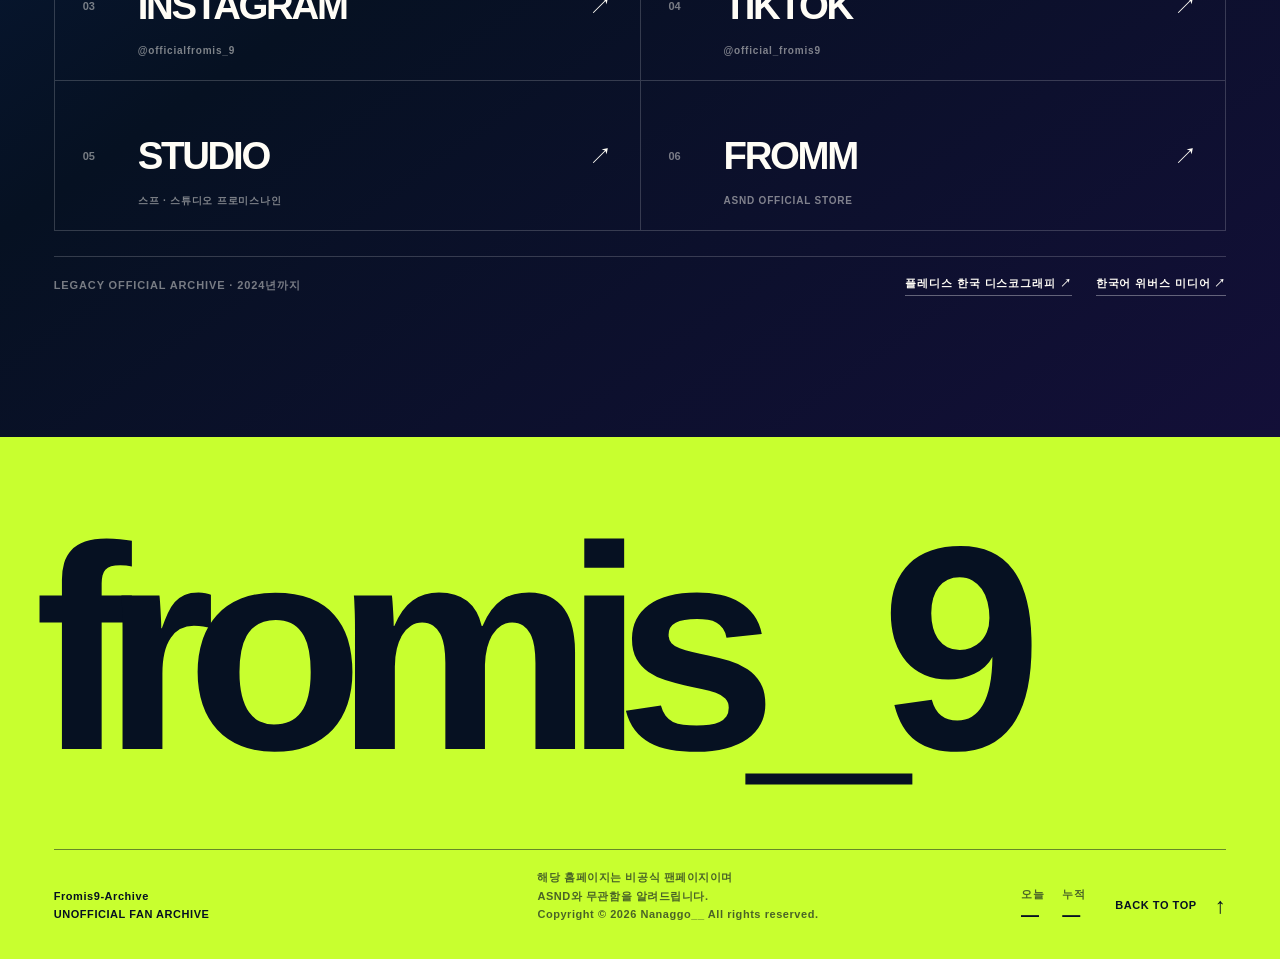
==== commit 508c1389: "성능: 유튜브 썸네일을 먼저 표시" ====
--- a/index.html
+++ b/index.html
@@ -123,6 +123,7 @@
           <a href="https://www.youtube.com/@fromis9_official" target="_blank" rel="noreferrer">CHANNEL <i aria-hidden="true">↗</i></a>
         </div>
         <div class="latest-video-media">
+          <img class="latest-video-thumbnail" data-latest-video-thumbnail alt="" width="480" height="270" loading="lazy" decoding="async" fetchpriority="low">
           <iframe data-latest-video-frame title="fromis_9 latest YouTube video" loading="lazy" referrerpolicy="strict-origin-when-cross-origin" allow="accelerometer; autoplay; clipboard-write; encrypted-media; gyroscope; picture-in-picture; web-share" allowfullscreen></iframe>
           <a class="latest-video-fallback" data-latest-video-link href="https://www.youtube.com/@fromis9_official" target="_blank" rel="noreferrer">
             <span>OFFICIAL YOUTUBE</span>
--- a/style.css
+++ b/style.css
@@ -779,6 +779,7 @@
     linear-gradient(135deg, rgba(29, 77, 255, .7), rgba(3, 9, 22, .95));
 }
 
+.latest-video-thumbnail,
 .latest-video-media iframe,
 .latest-video-fallback {
   position: absolute;
@@ -788,7 +789,22 @@
   border: 0;
 }
 
+.latest-video-thumbnail {
+  z-index: 0;
+  object-fit: cover;
+}
+
+.latest-video-media iframe {
+  z-index: 1;
+  visibility: hidden;
+}
+
+.latest-video-card.is-ready .latest-video-media iframe {
+  visibility: visible;
+}
+
 .latest-video-fallback {
+  z-index: 2;
   display: flex;
   flex-direction: column;
   justify-content: flex-end;
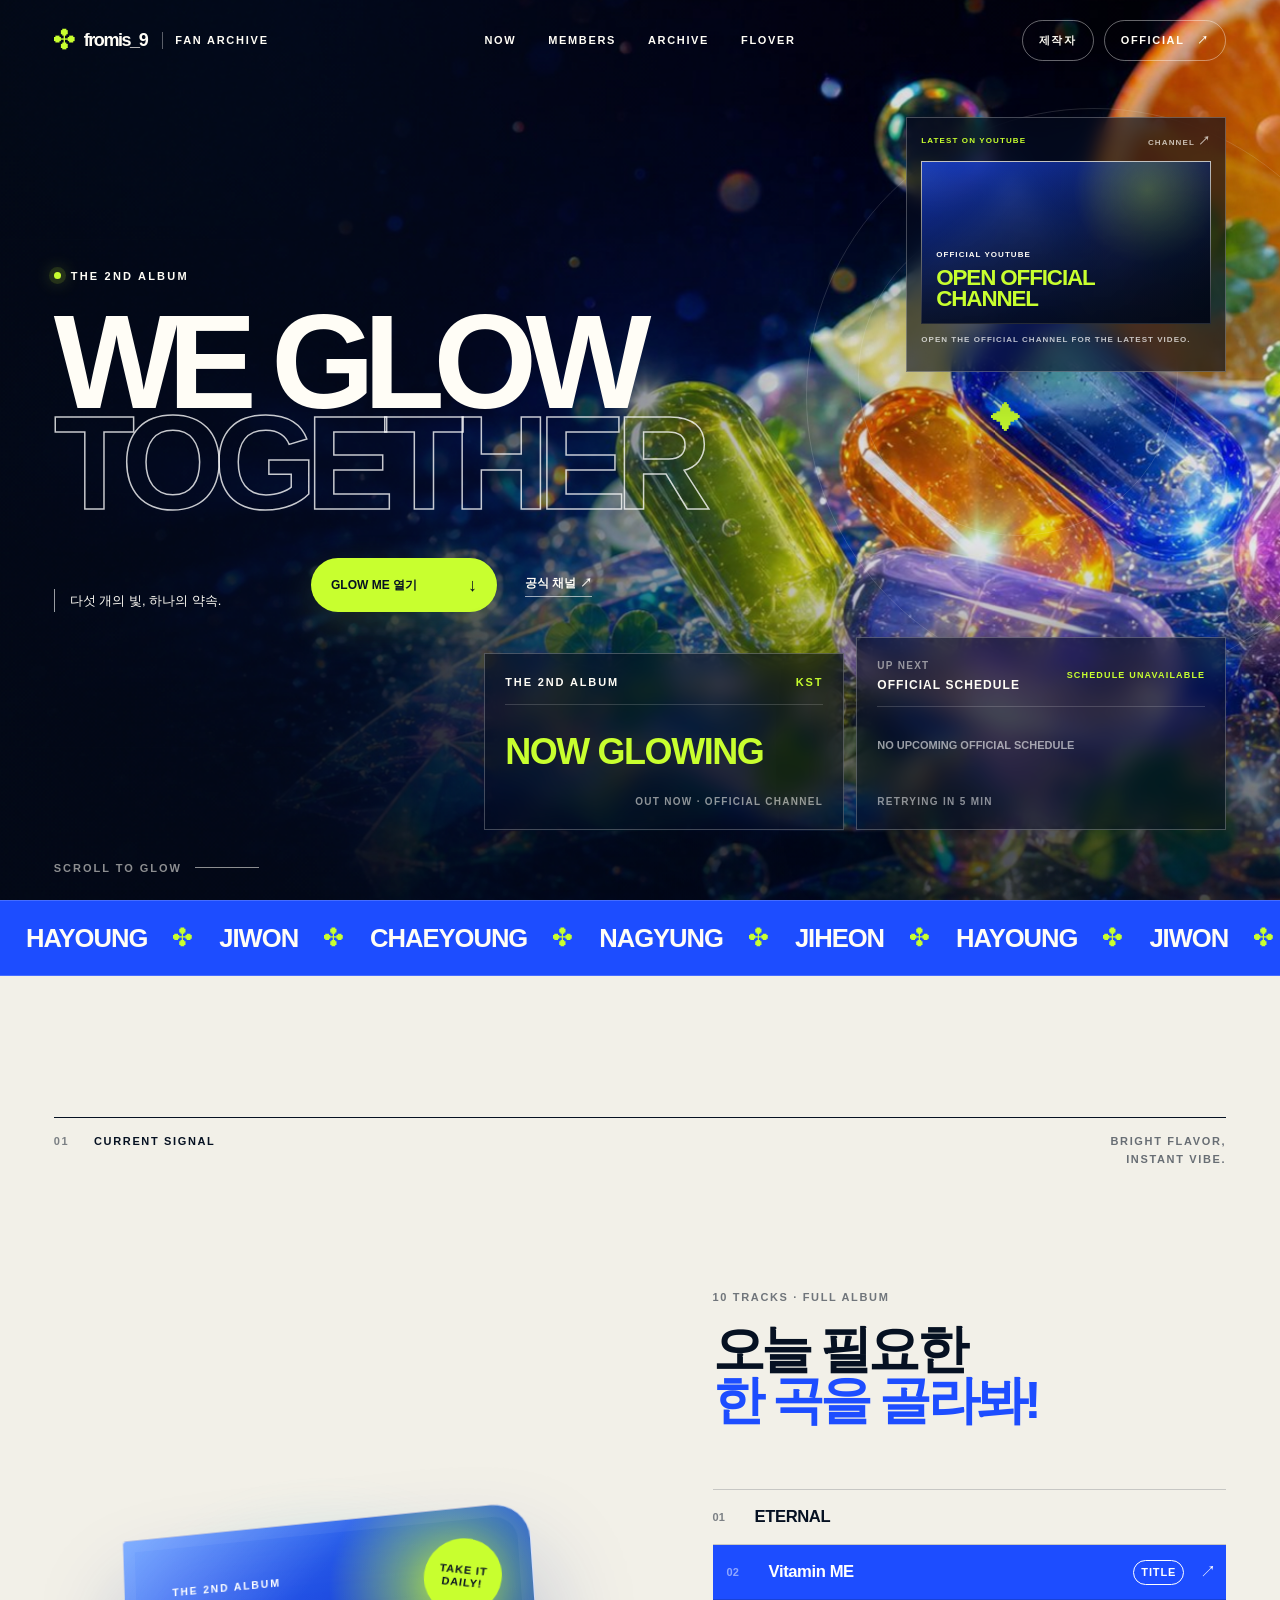
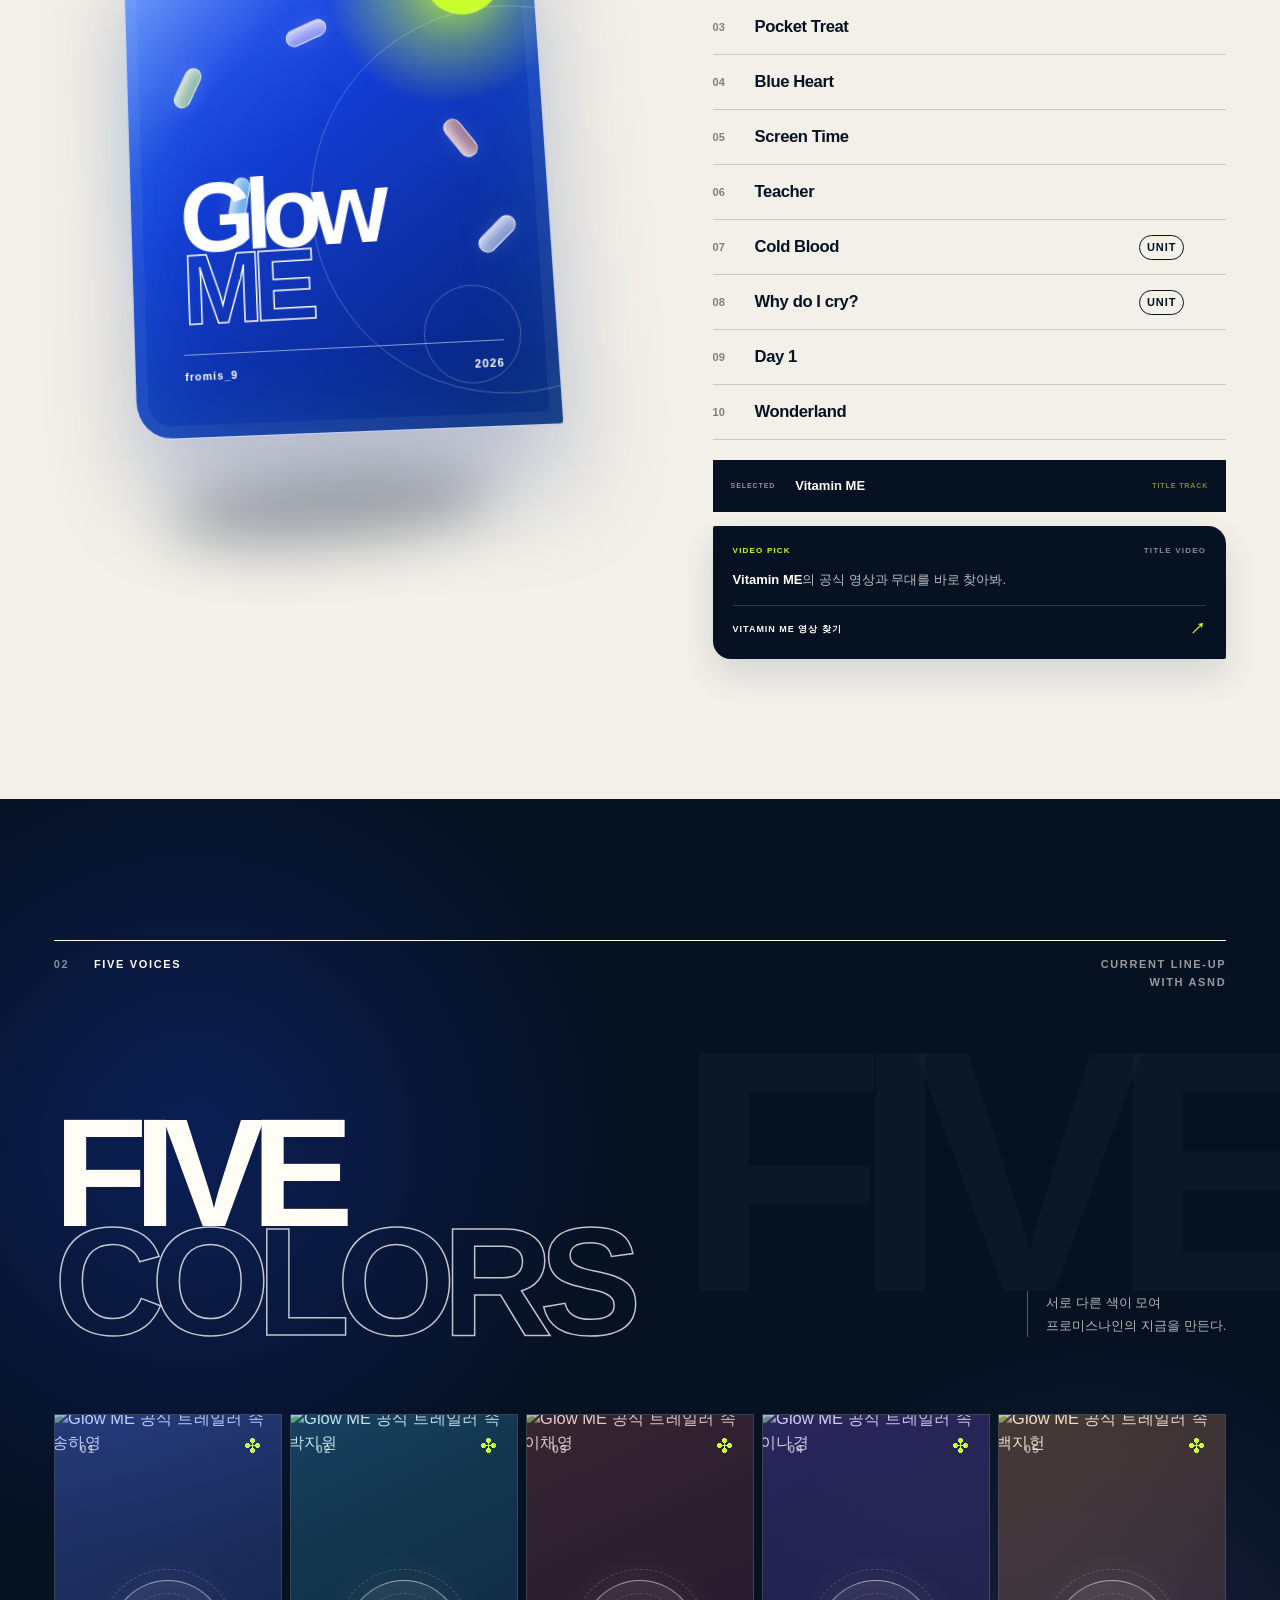
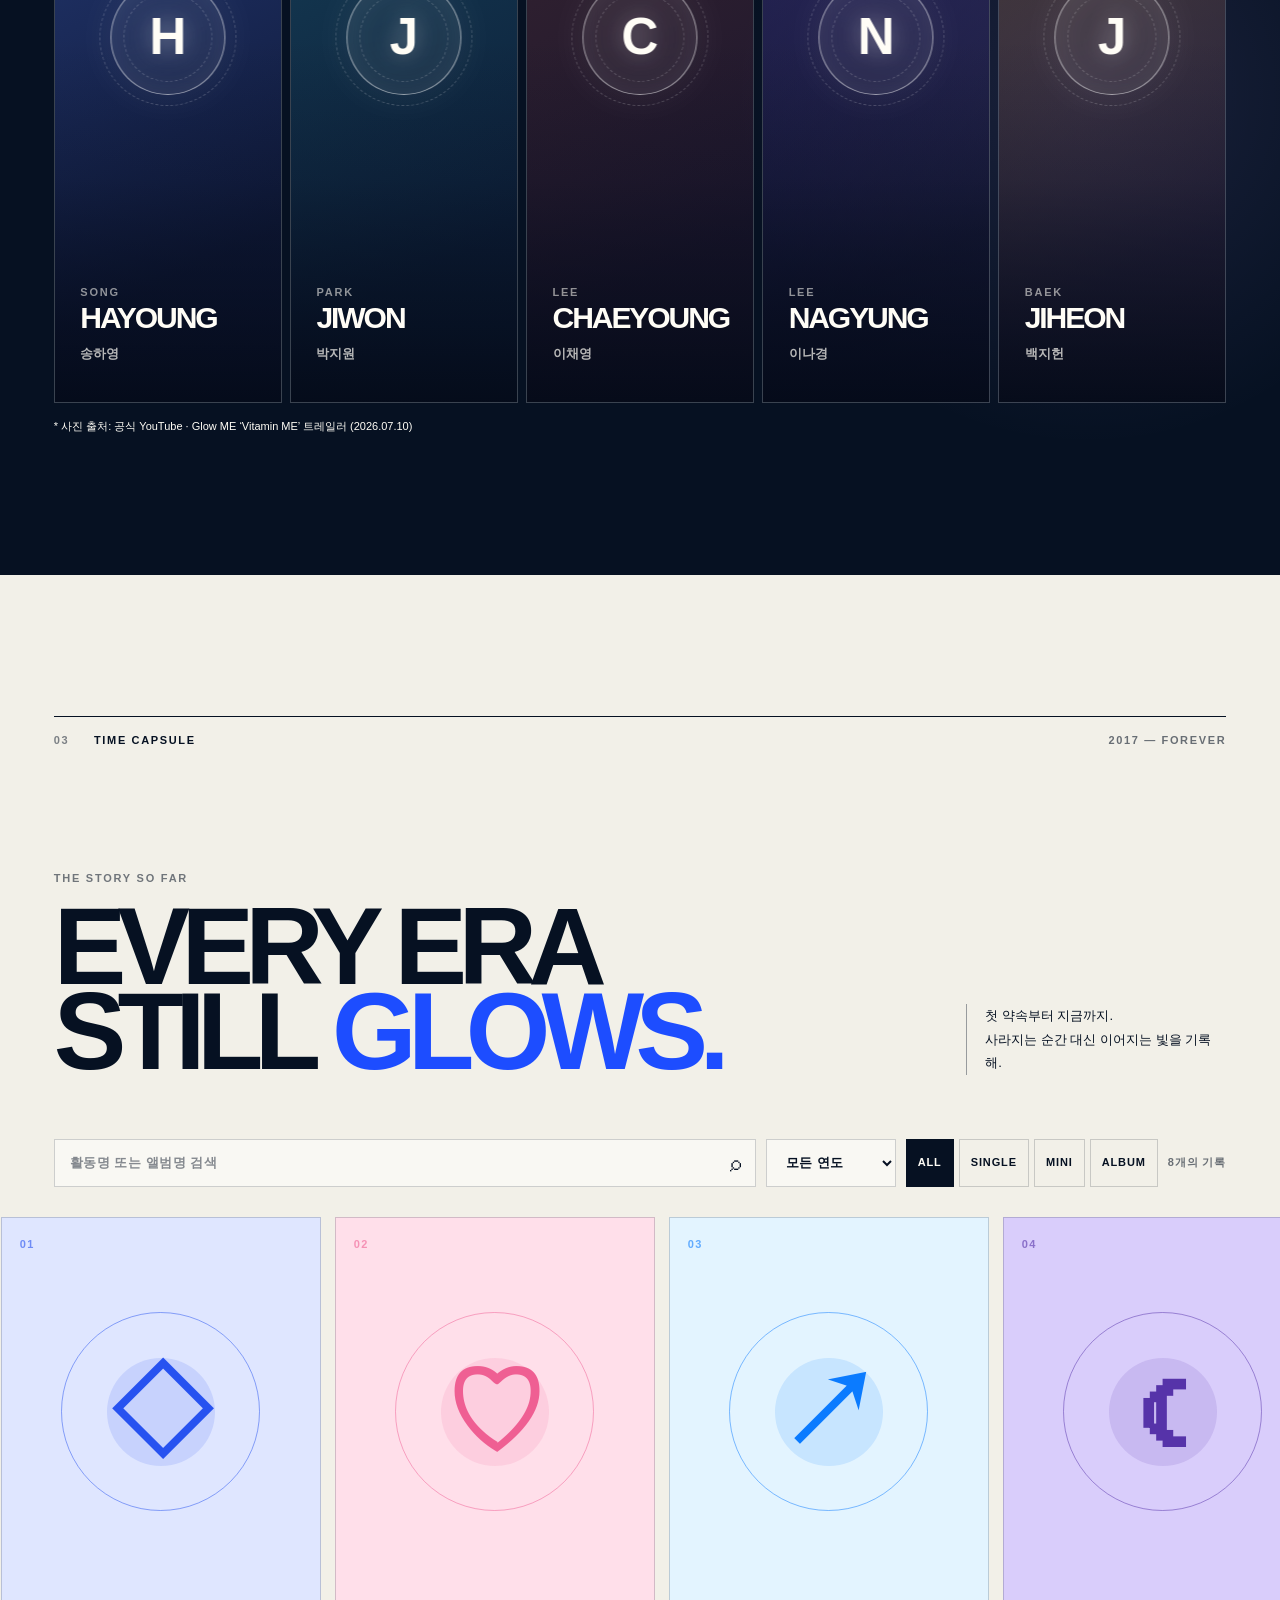
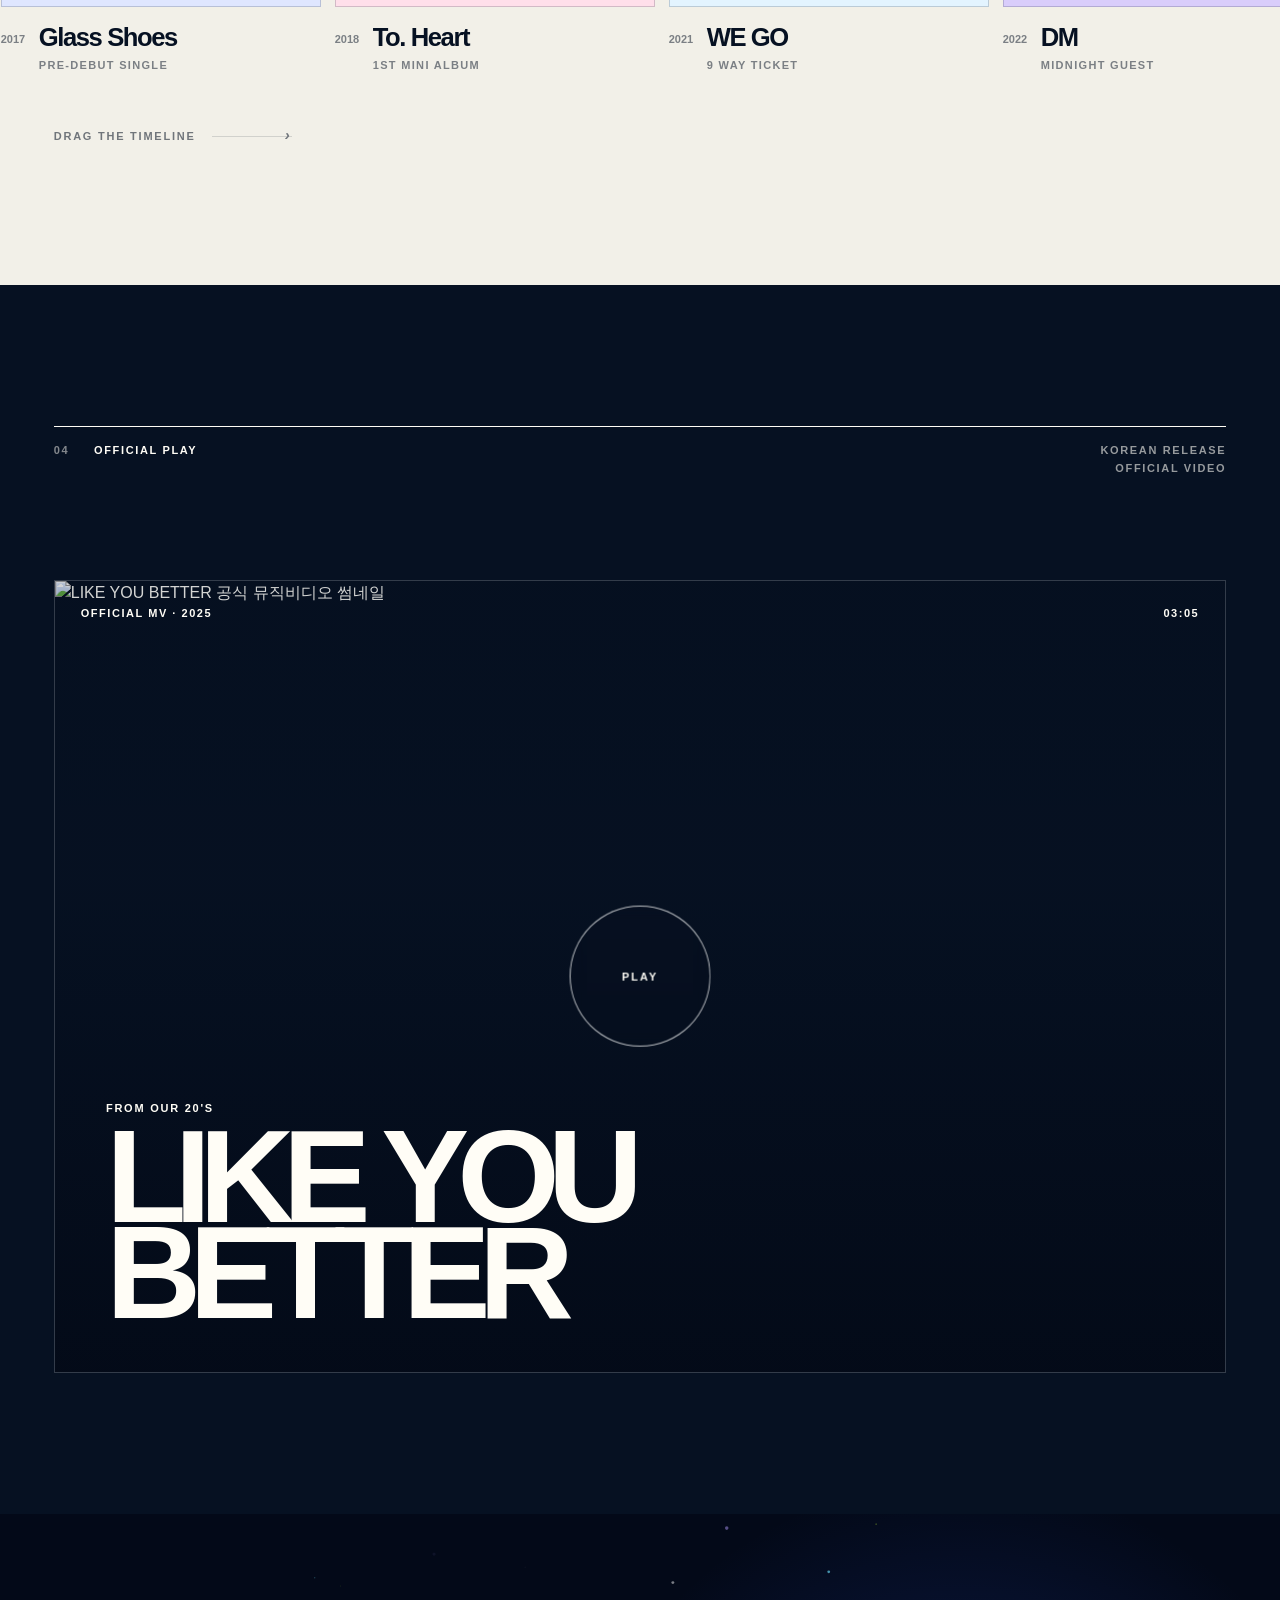
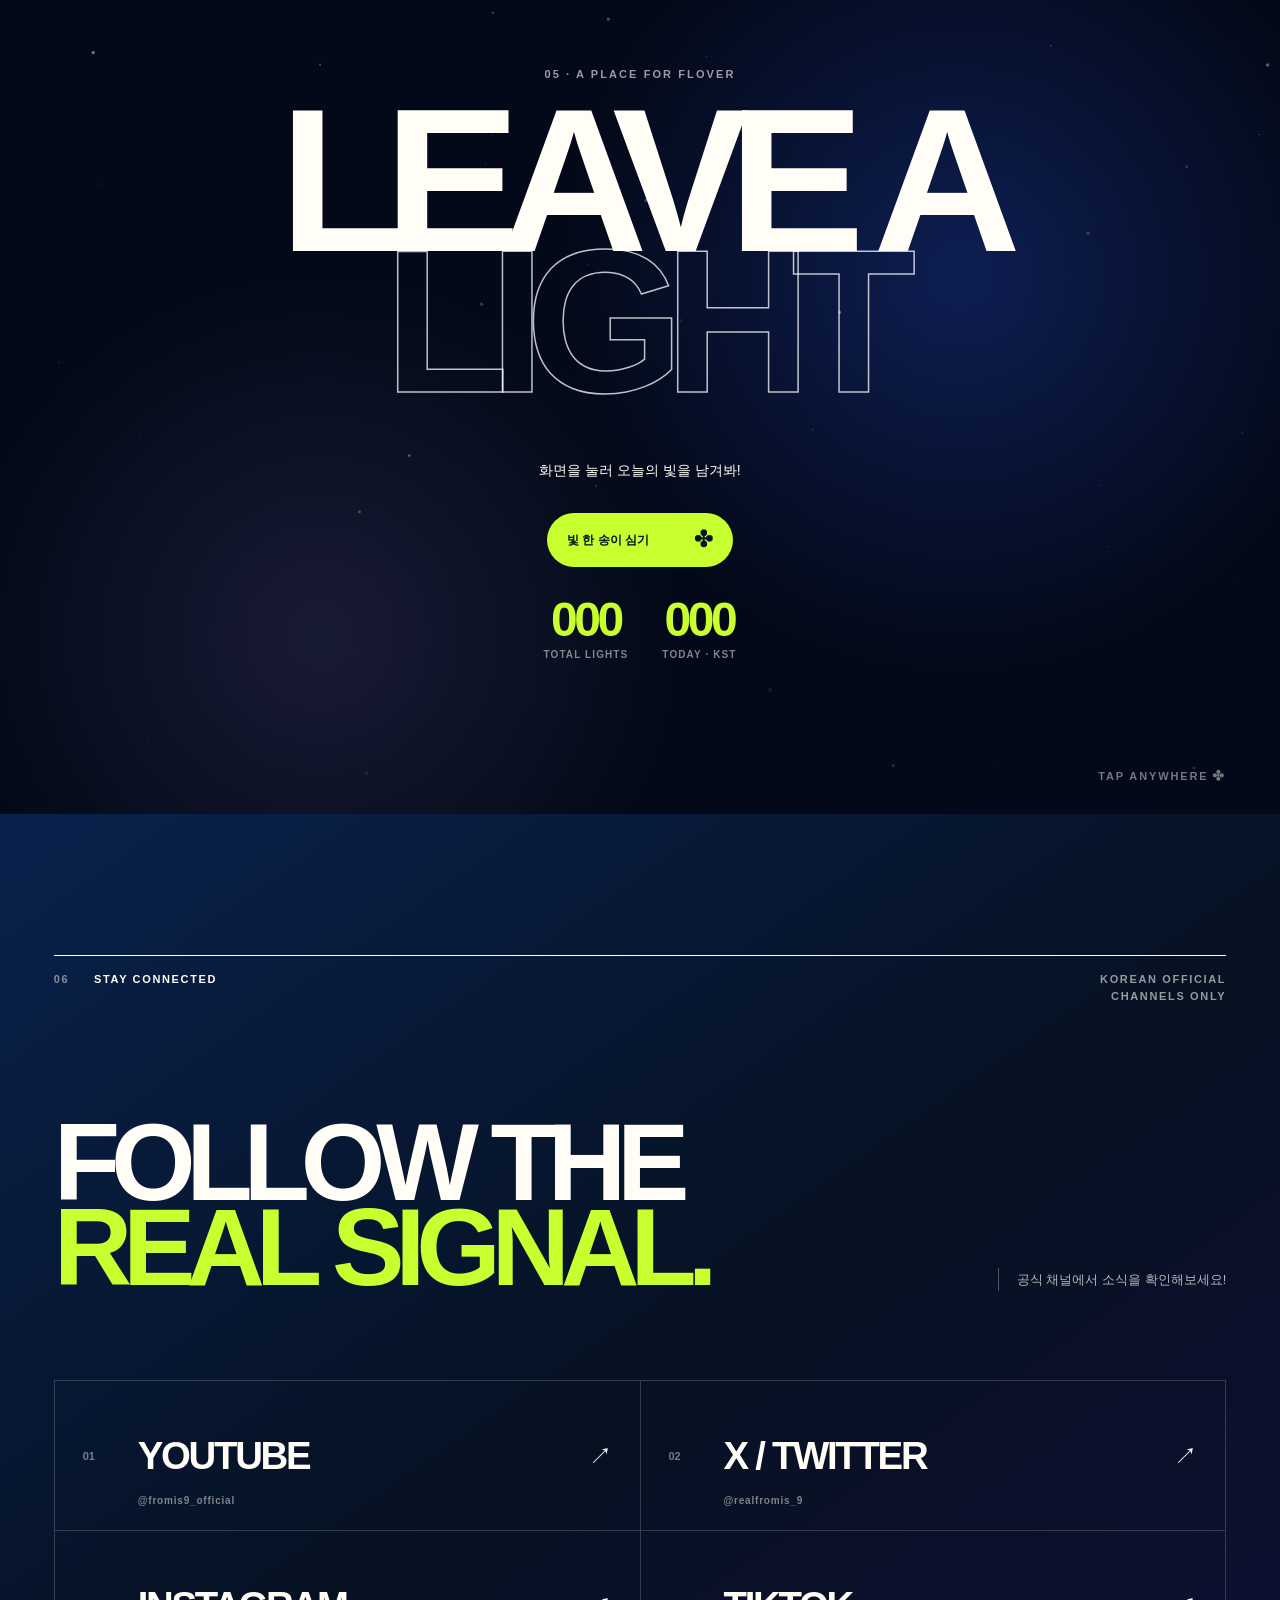
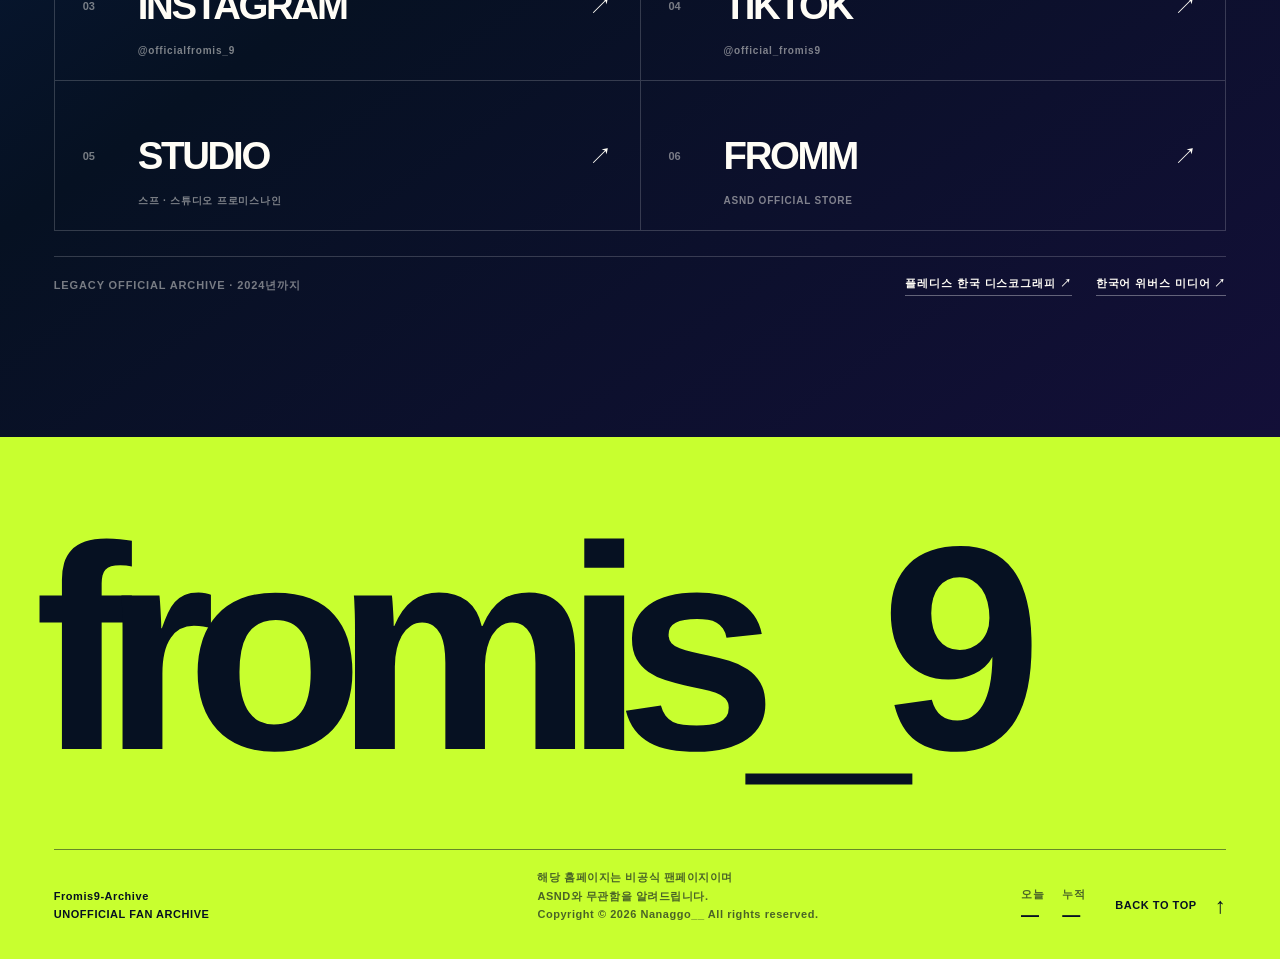
==== commit 7cbfdc90: "feat: add creator Instagram link" ====
--- a/index.html
+++ b/index.html
@@ -38,9 +38,12 @@
       <a href="#archive">ARCHIVE</a>
       <a href="#flover">FLOVER</a>
     </nav>
-    <a class="official-link header-official" href="https://www.youtube.com/@fromis9_official" target="_blank" rel="noreferrer">
+    <div class="header-links">
+      <a class="official-link header-creator" href="https://www.instagram.com/nanaggo__?igsh=MW1pb2R1NDgwb3RwYw==" target="_blank" rel="noreferrer">제작자</a>
+      <a class="official-link header-official" href="https://www.youtube.com/@fromis9_official" target="_blank" rel="noreferrer">
       OFFICIAL <span aria-hidden="true">↗</span>
     </a>
+    </div>
     <button class="menu-toggle" type="button" aria-expanded="false" aria-controls="mobile-menu">
       <span></span><span></span><span class="sr-only">메뉴 열기</span>
     </button>
@@ -50,6 +53,7 @@
       <a href="#archive"><span>03</span> ARCHIVE</a>
       <a href="#flover"><span>04</span> FLOVER</a>
       <a href="https://www.youtube.com/@fromis9_official" target="_blank" rel="noreferrer"><span>↗</span> OFFICIAL YOUTUBE</a>
+      <a href="https://www.instagram.com/nanaggo__?igsh=MW1pb2R1NDgwb3RwYw==" target="_blank" rel="noreferrer"><span>05</span> 제작자 INSTAGRAM</a>
     </nav>
   </header>
 
--- a/style.css
+++ b/style.css
@@ -284,8 +284,15 @@
   transform-origin: left;
 }
 
-.header-official {
+.header-links {
   justify-self: end;
+  display: flex;
+  align-items: center;
+  gap: 10px;
+}
+
+.header-official,
+.header-creator {
   display: flex;
   align-items: center;
   gap: 12px;
@@ -295,7 +302,8 @@
   transition: color .25s, background .25s, border-color .25s;
 }
 
-.header-official:hover {
+.header-official:hover,
+.header-creator:hover {
   color: var(--ink);
   border-color: var(--lime);
   background: var(--lime);
@@ -2538,7 +2546,7 @@
   }
 
   .desktop-nav,
-  .header-official,
+  .header-links,
   .latest-video-card {
     display: none;
   }
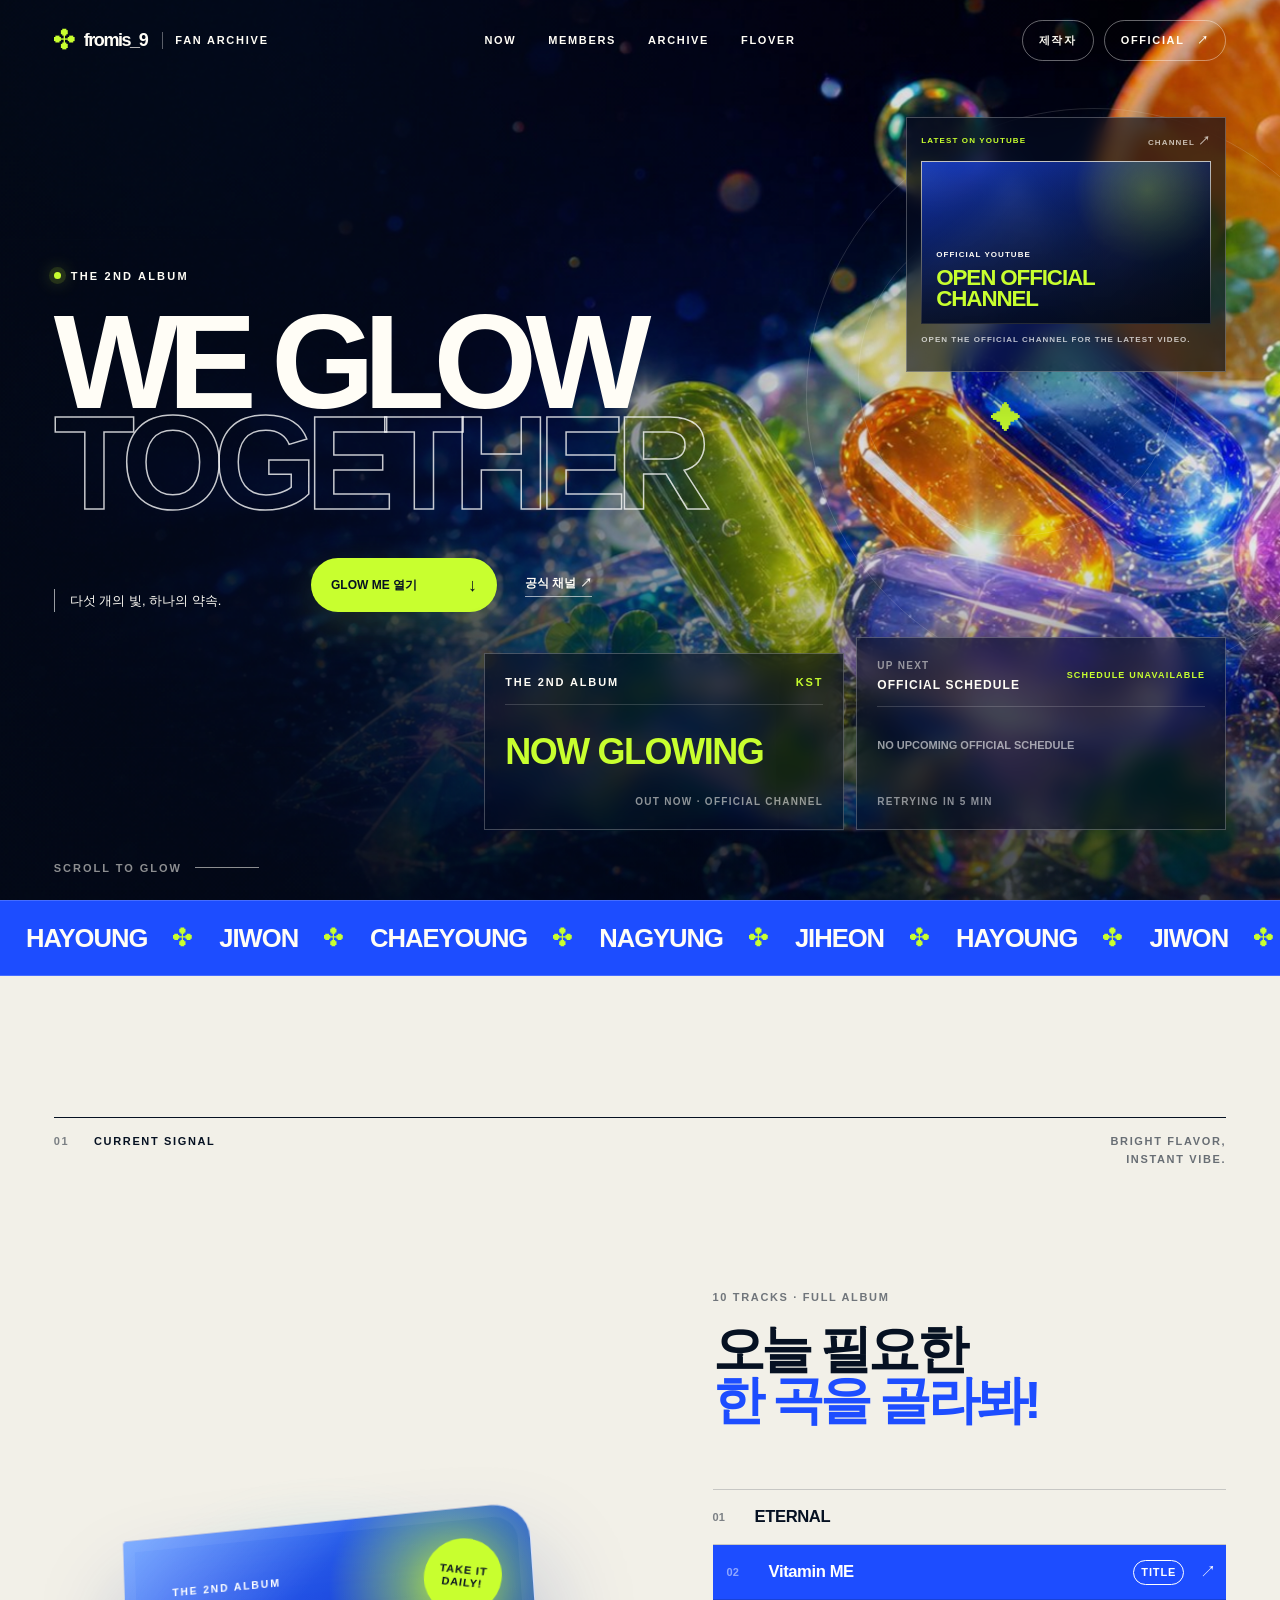
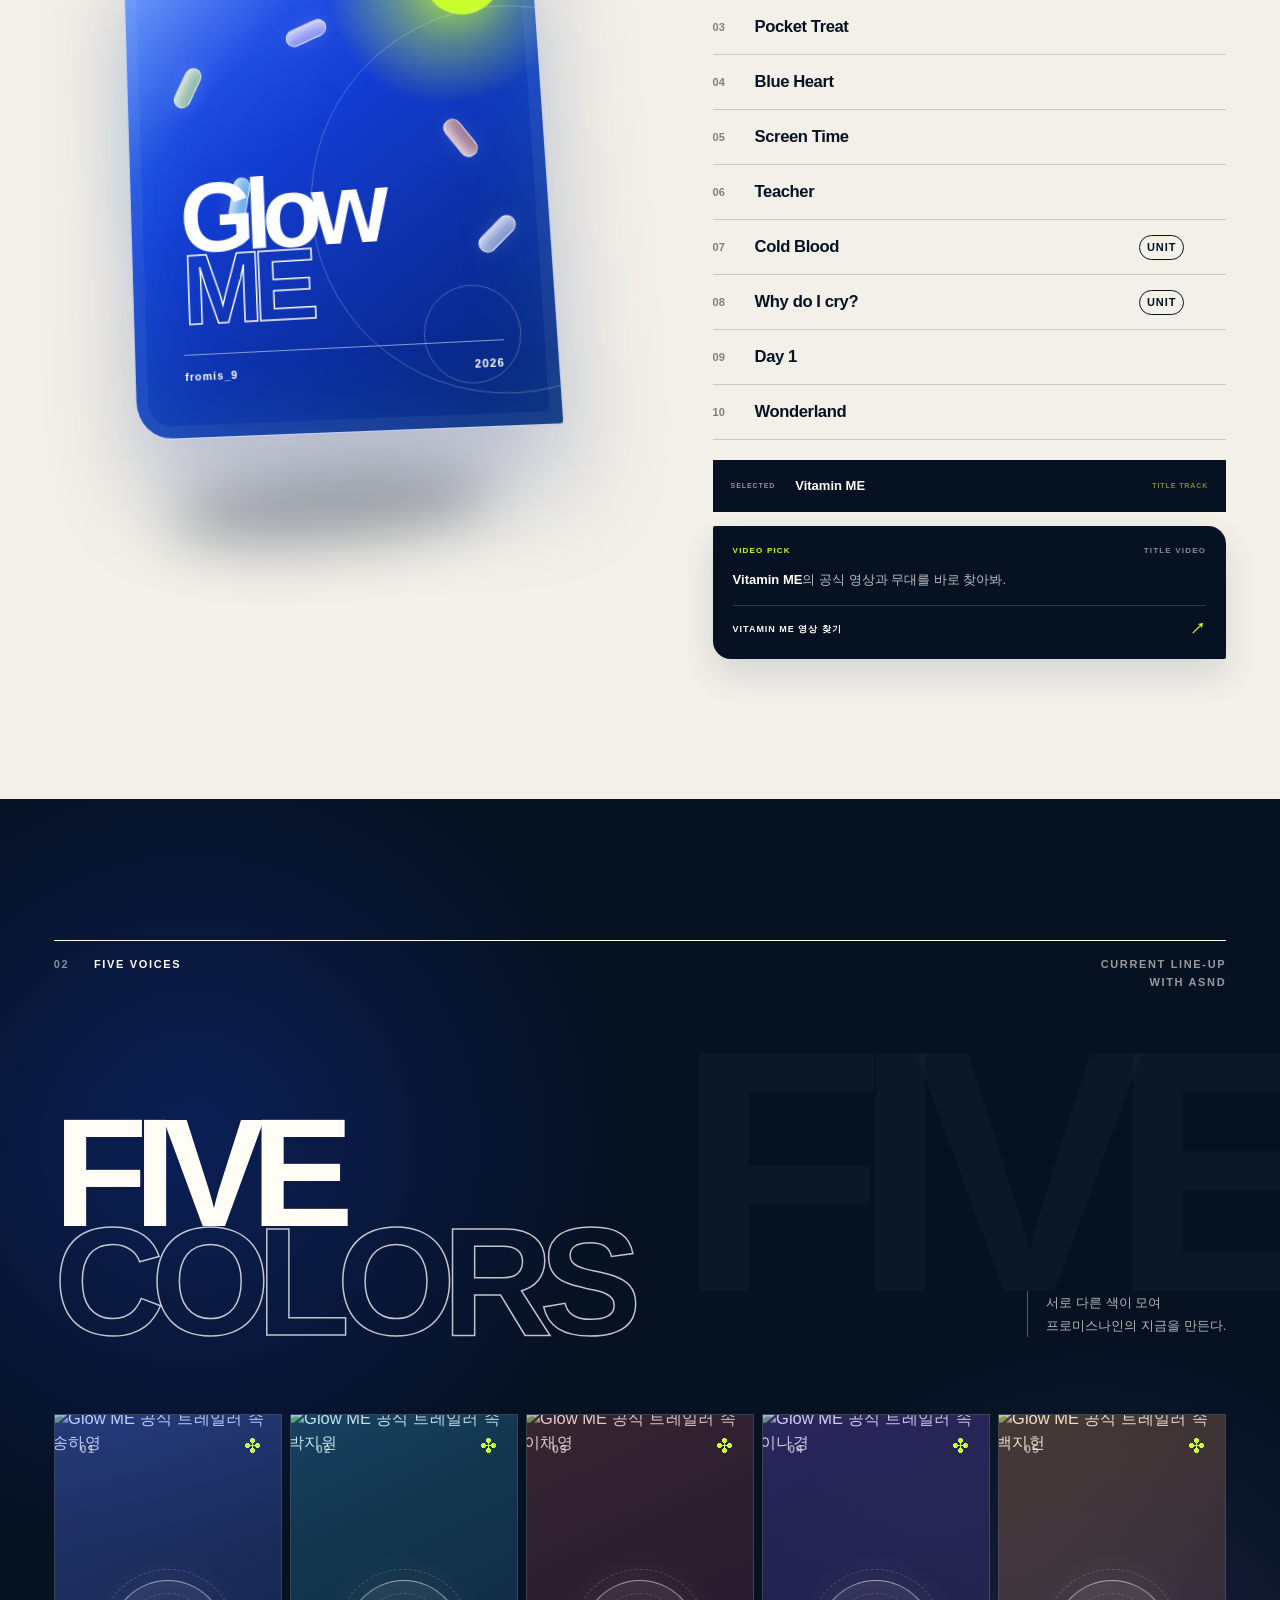
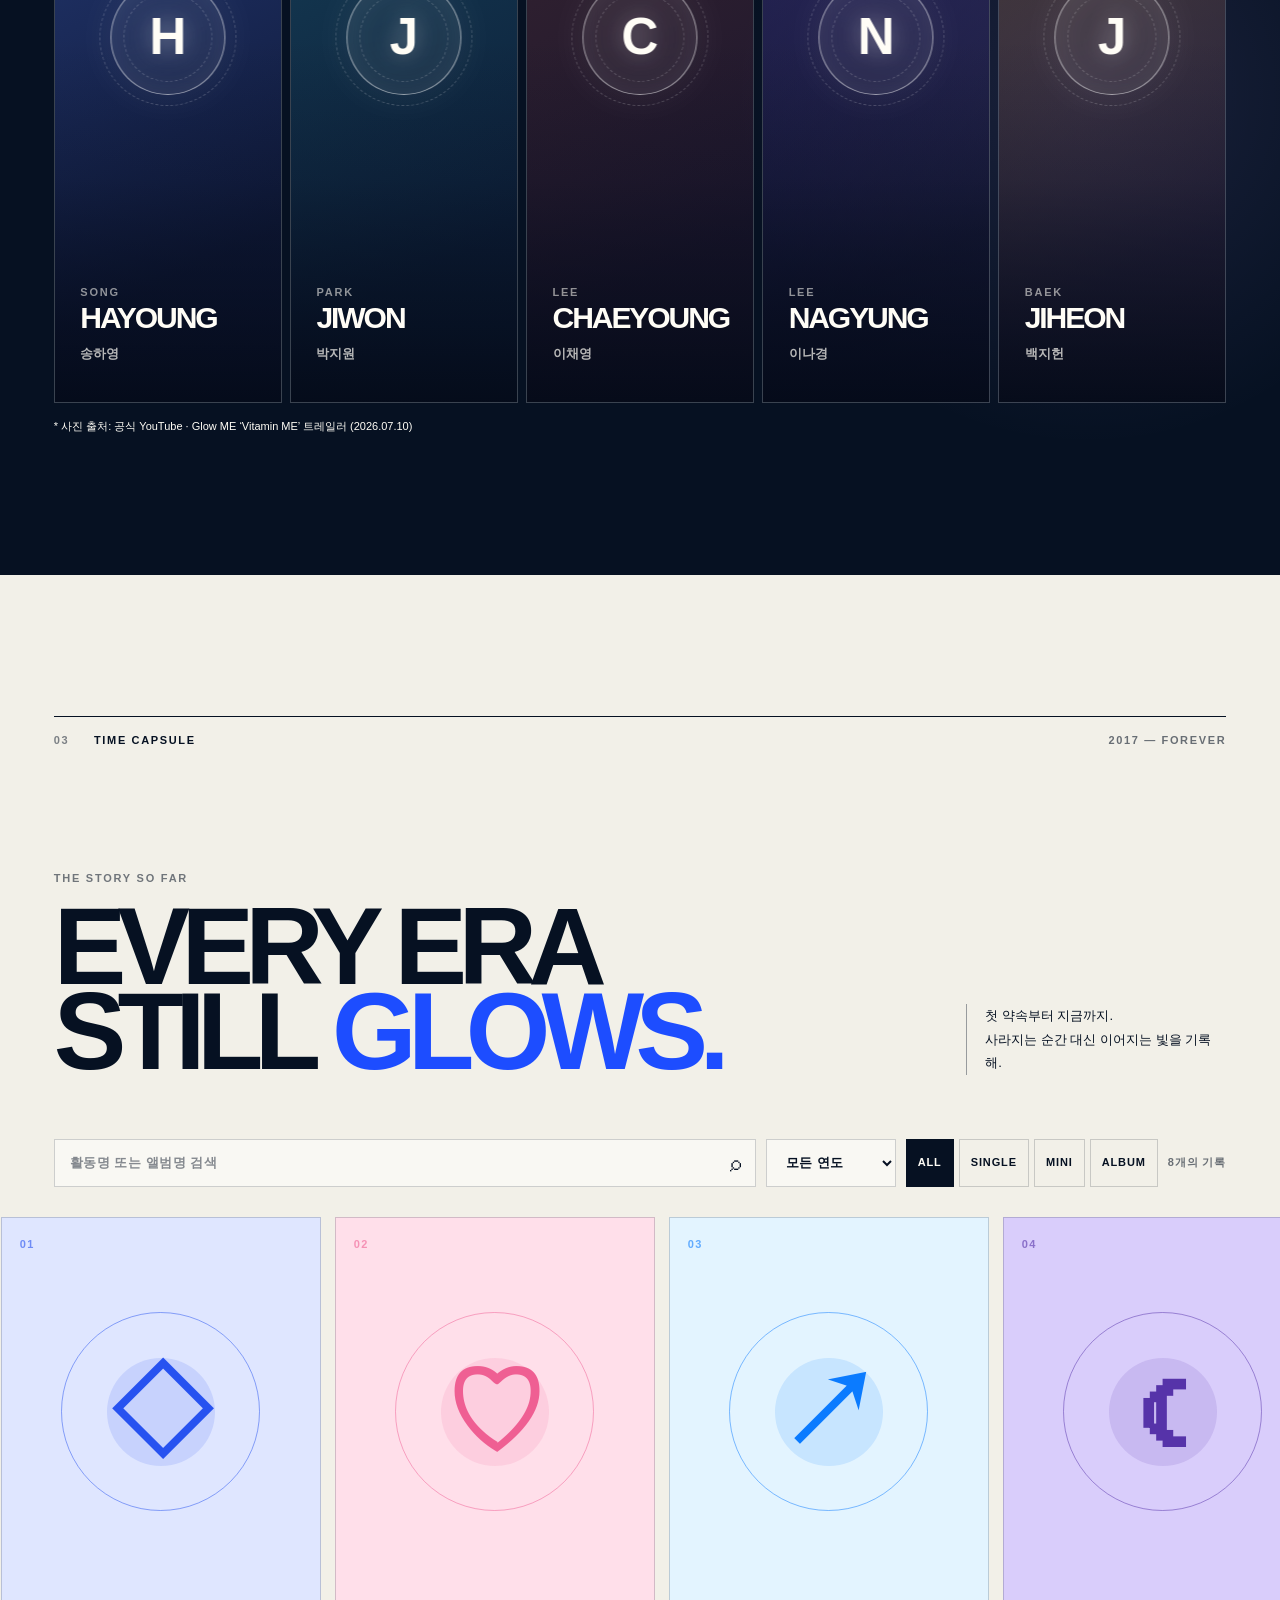
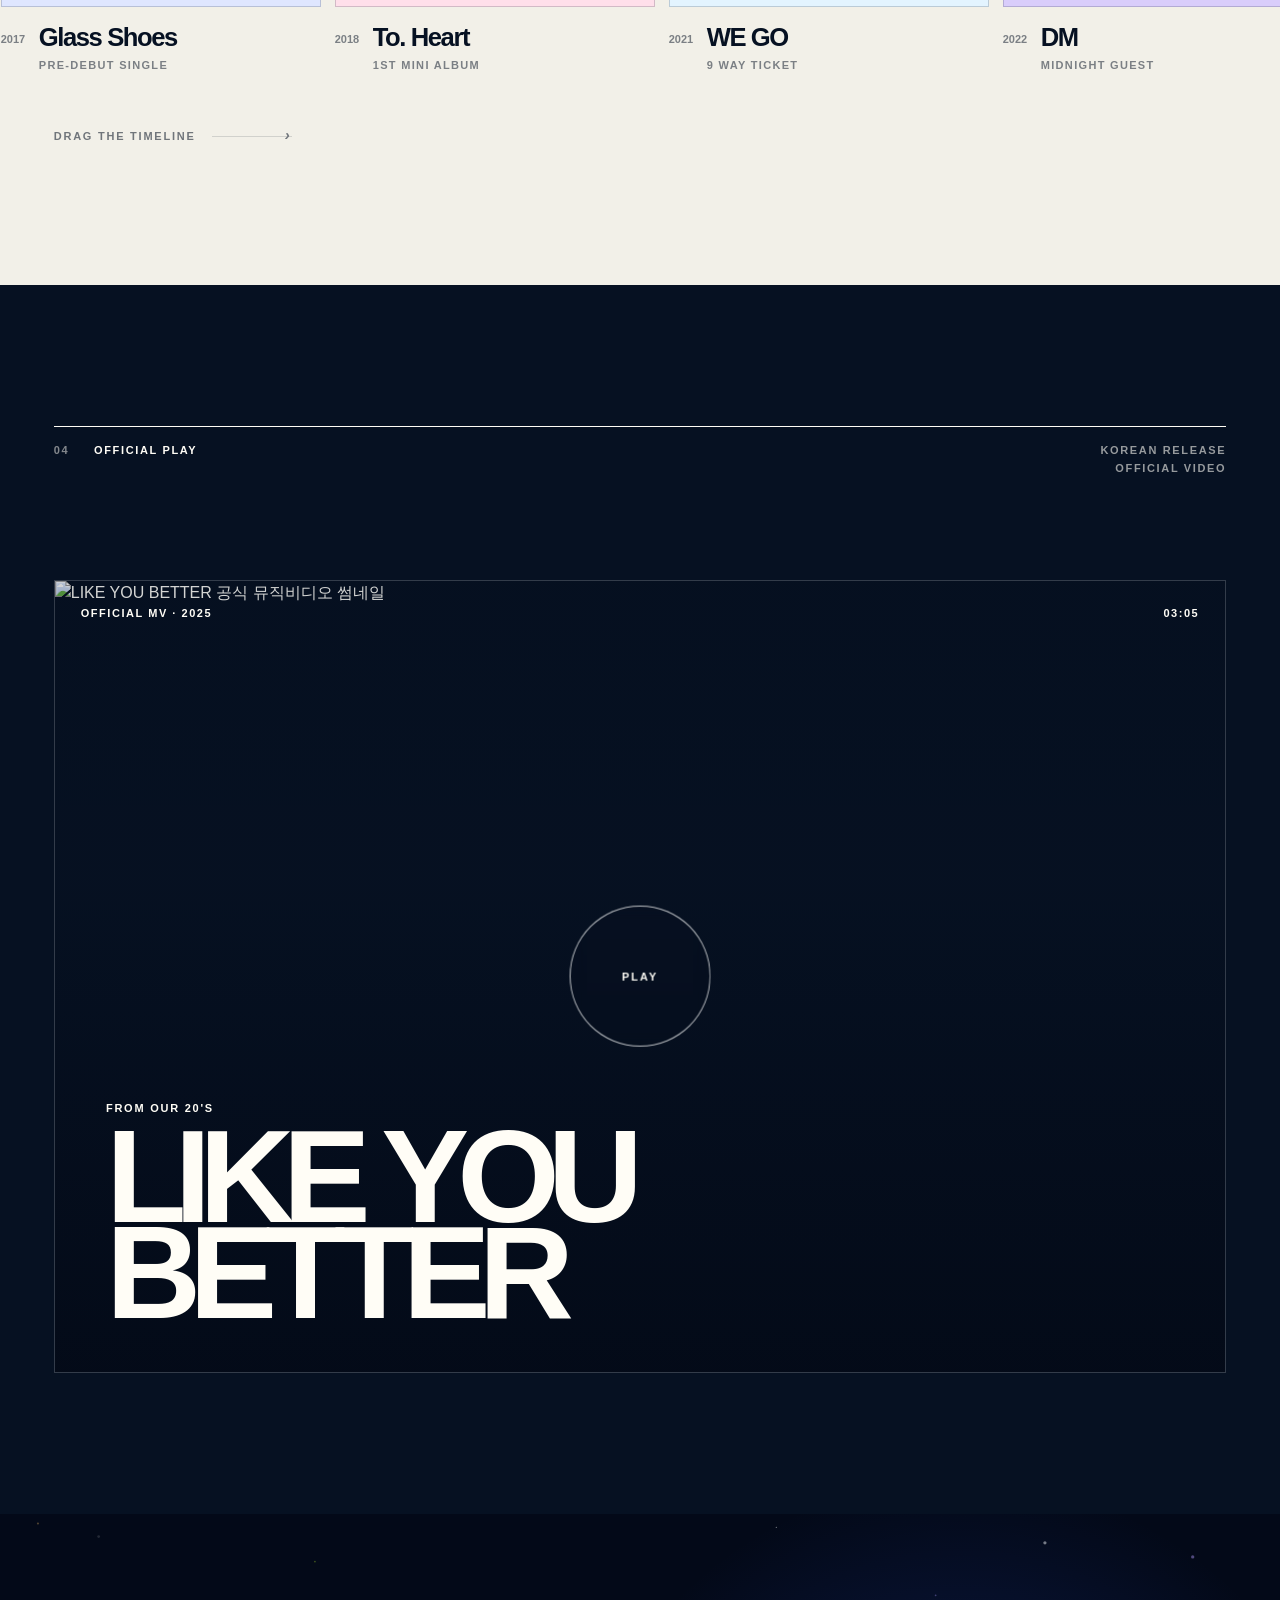
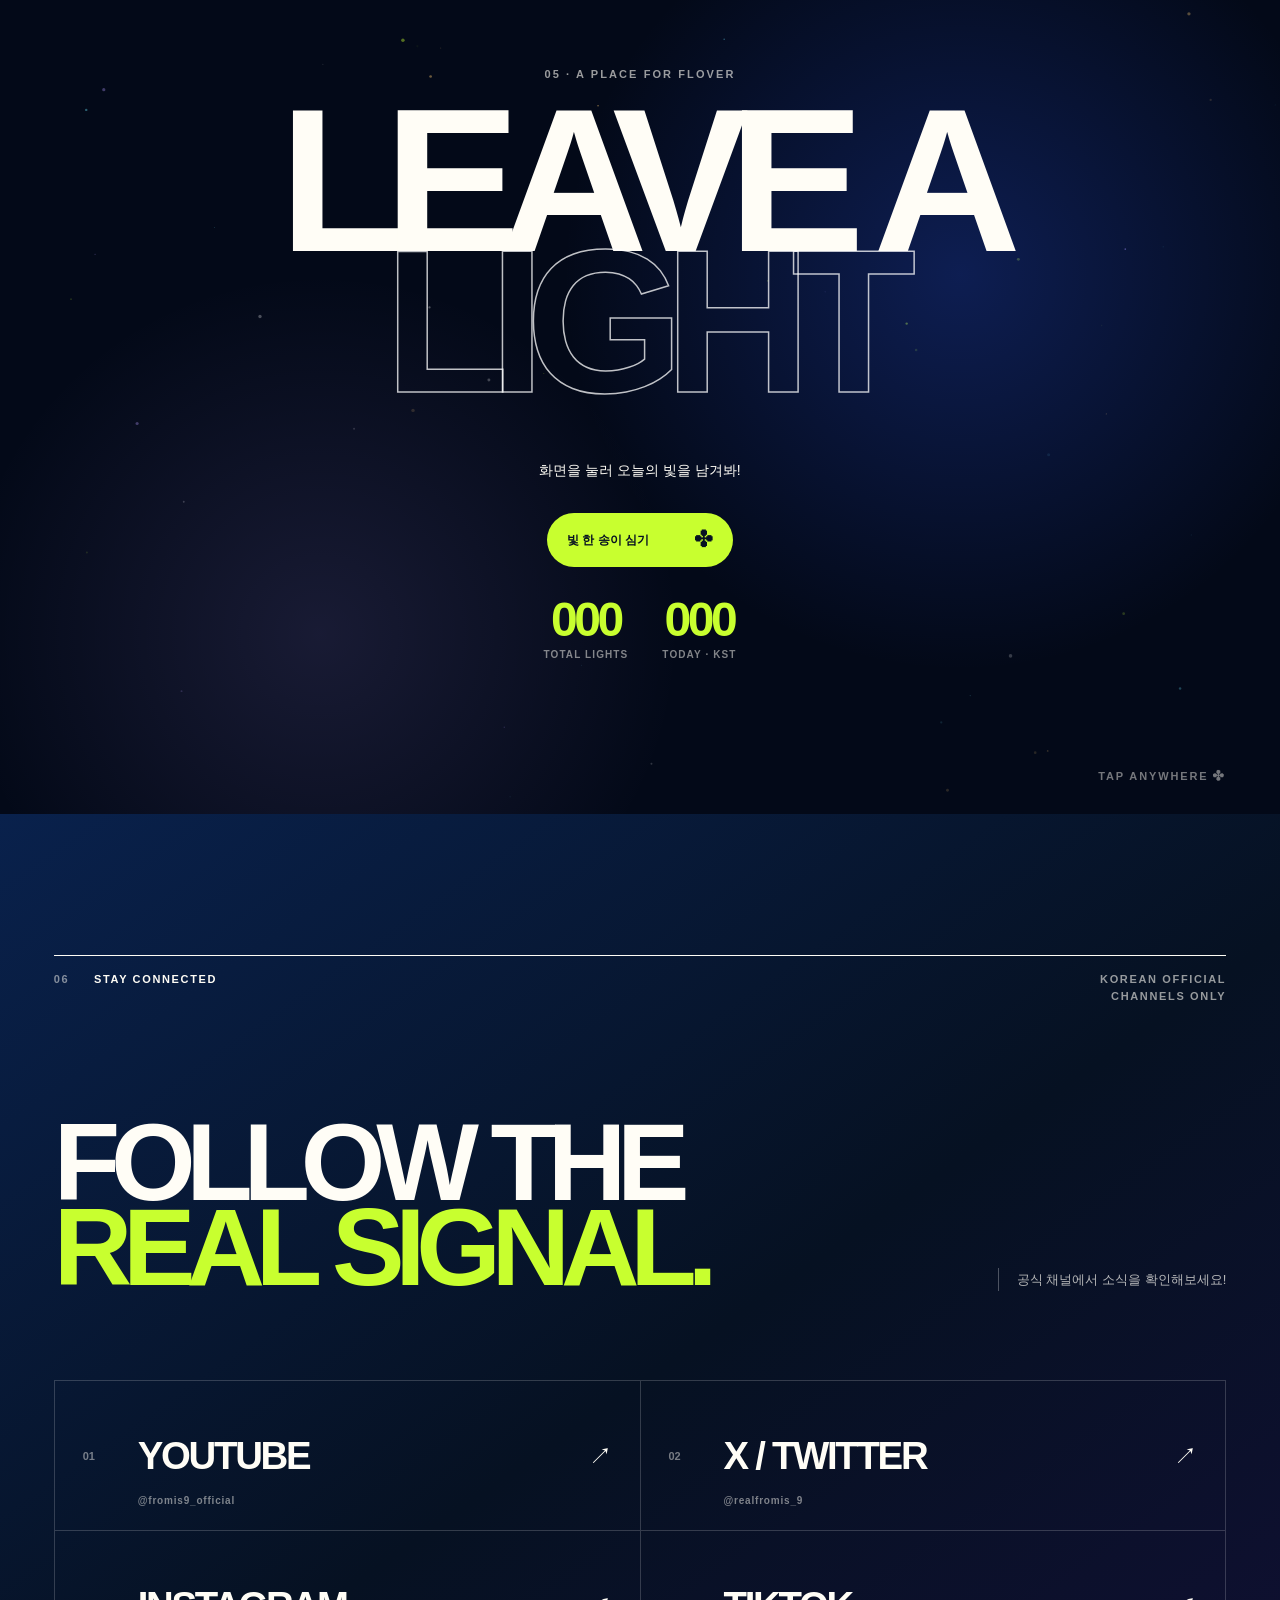
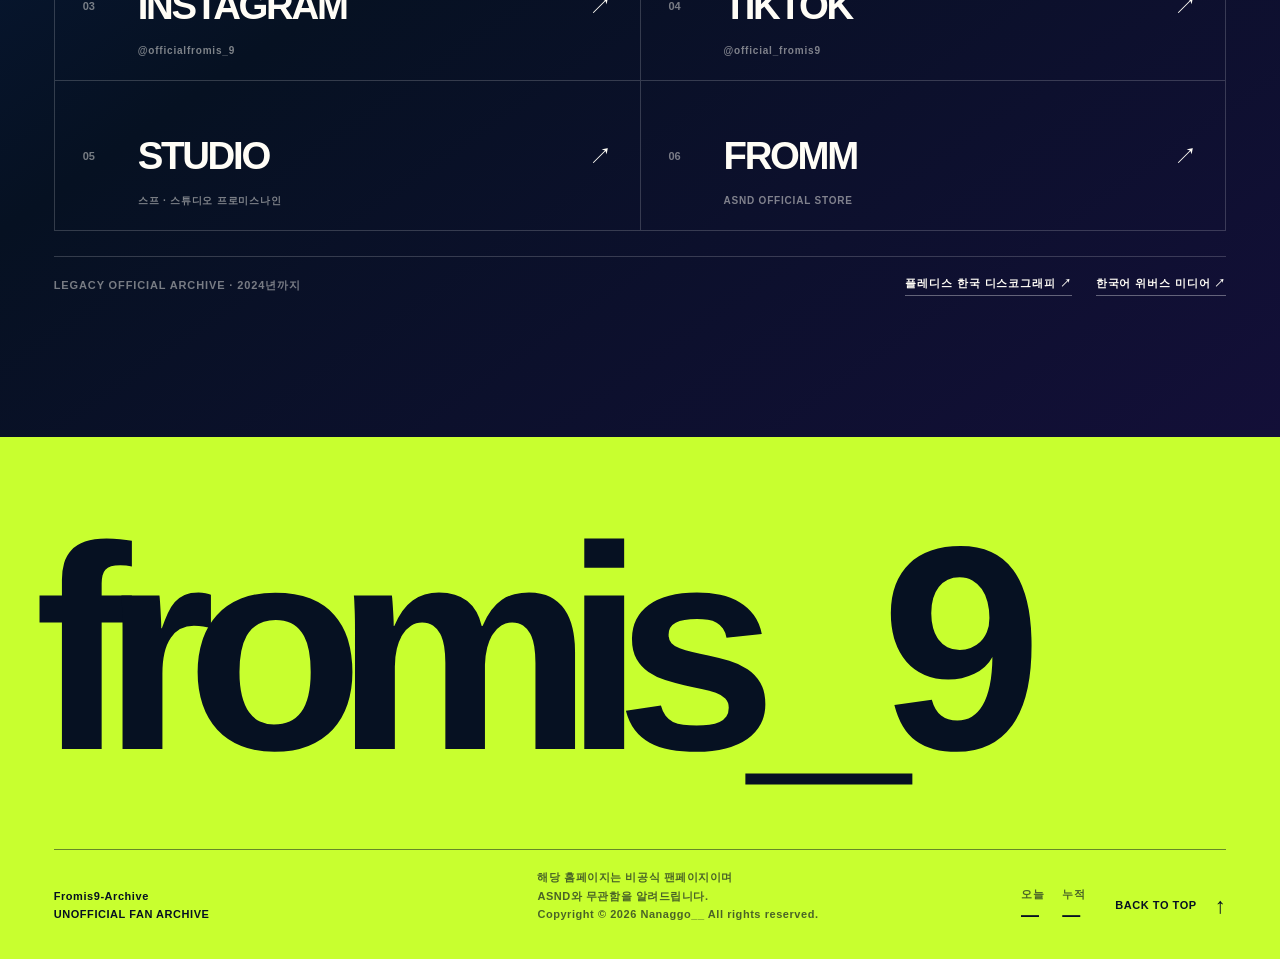
==== commit 22d477af: "fix: update creator Instagram link" ====
--- a/index.html
+++ b/index.html
@@ -39,7 +39,7 @@
       <a href="#flover">FLOVER</a>
     </nav>
     <div class="header-links">
-      <a class="official-link header-creator" href="https://www.instagram.com/nanaggo__?igsh=MW1pb2R1NDgwb3RwYw==" target="_blank" rel="noreferrer">제작자</a>
+      <a class="official-link header-creator" href="https://www.instagram.com/nanaggo__" target="_blank" rel="noreferrer">제작자</a>
       <a class="official-link header-official" href="https://www.youtube.com/@fromis9_official" target="_blank" rel="noreferrer">
       OFFICIAL <span aria-hidden="true">↗</span>
     </a>
@@ -53,7 +53,7 @@
       <a href="#archive"><span>03</span> ARCHIVE</a>
       <a href="#flover"><span>04</span> FLOVER</a>
       <a href="https://www.youtube.com/@fromis9_official" target="_blank" rel="noreferrer"><span>↗</span> OFFICIAL YOUTUBE</a>
-      <a href="https://www.instagram.com/nanaggo__?igsh=MW1pb2R1NDgwb3RwYw==" target="_blank" rel="noreferrer"><span>05</span> 제작자 INSTAGRAM</a>
+      <a href="https://www.instagram.com/nanaggo__" target="_blank" rel="noreferrer"><span>05</span> 제작자 INSTAGRAM</a>
     </nav>
   </header>
 
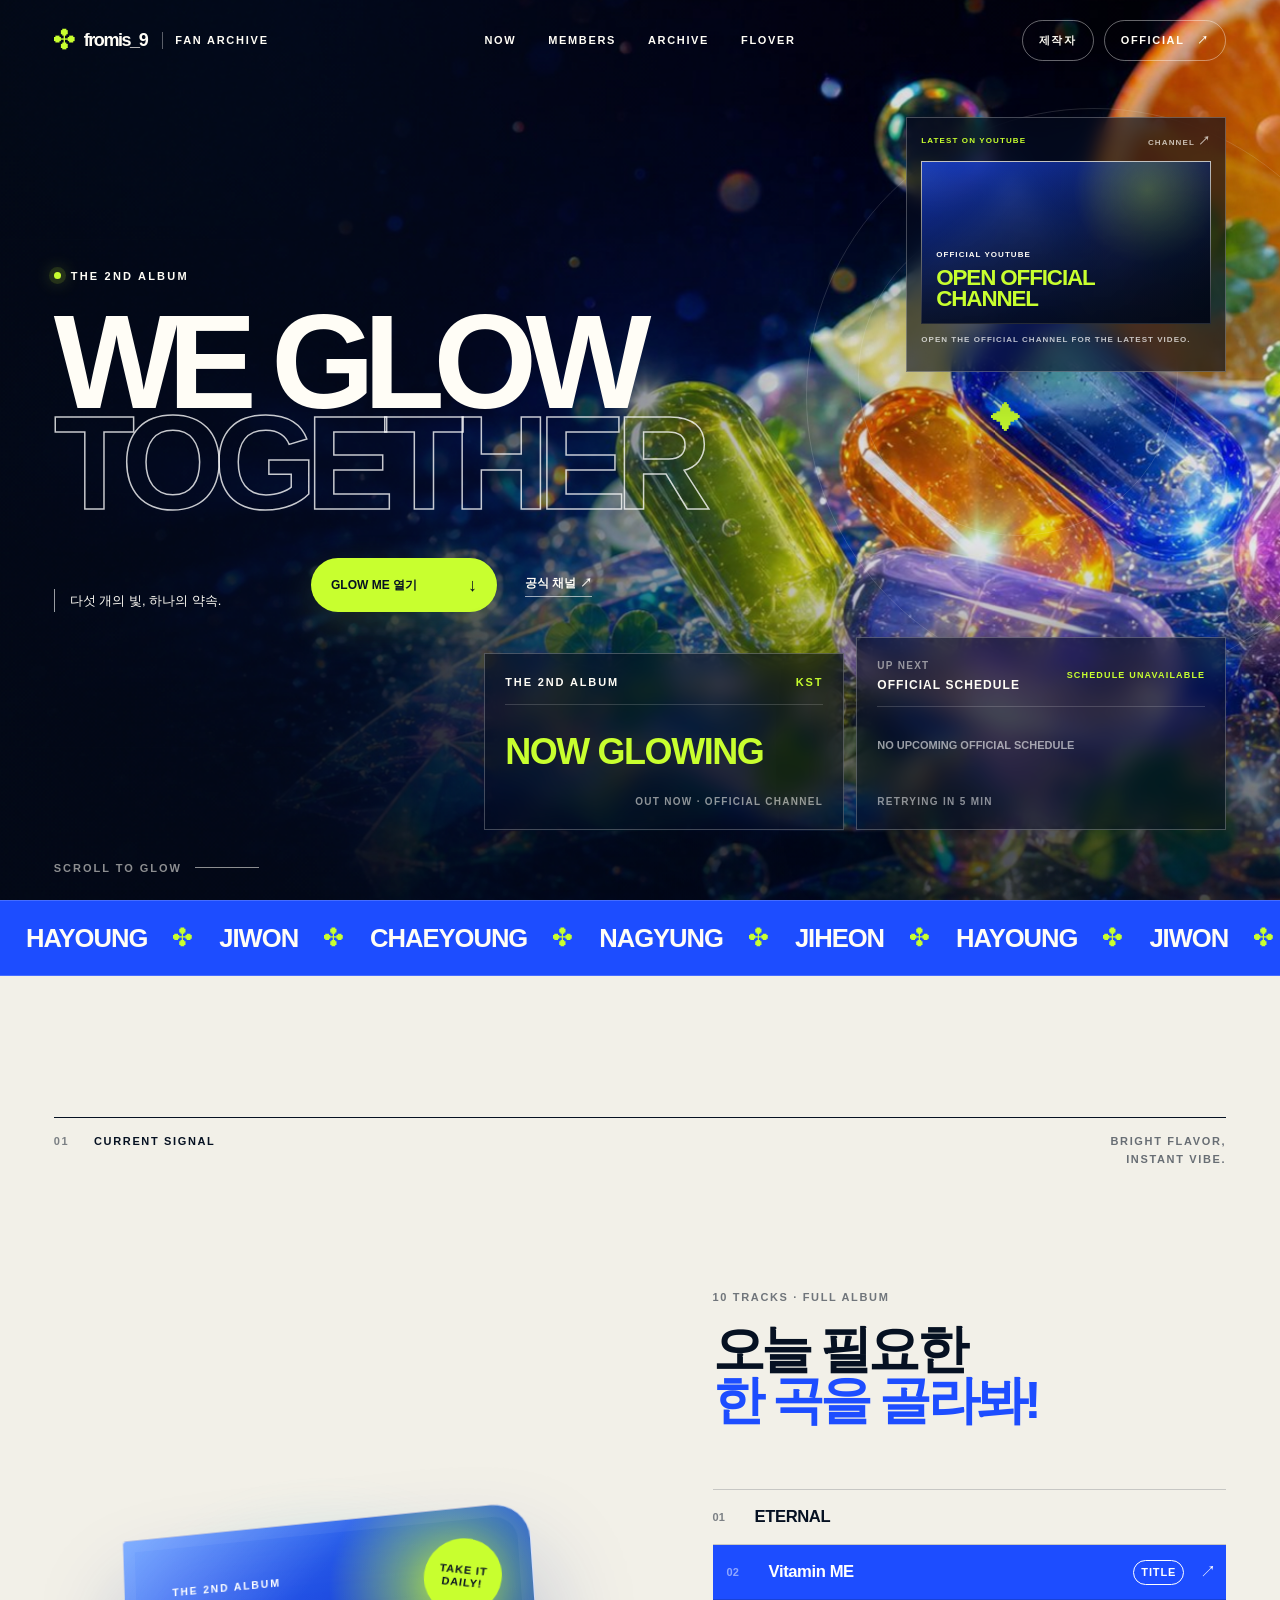
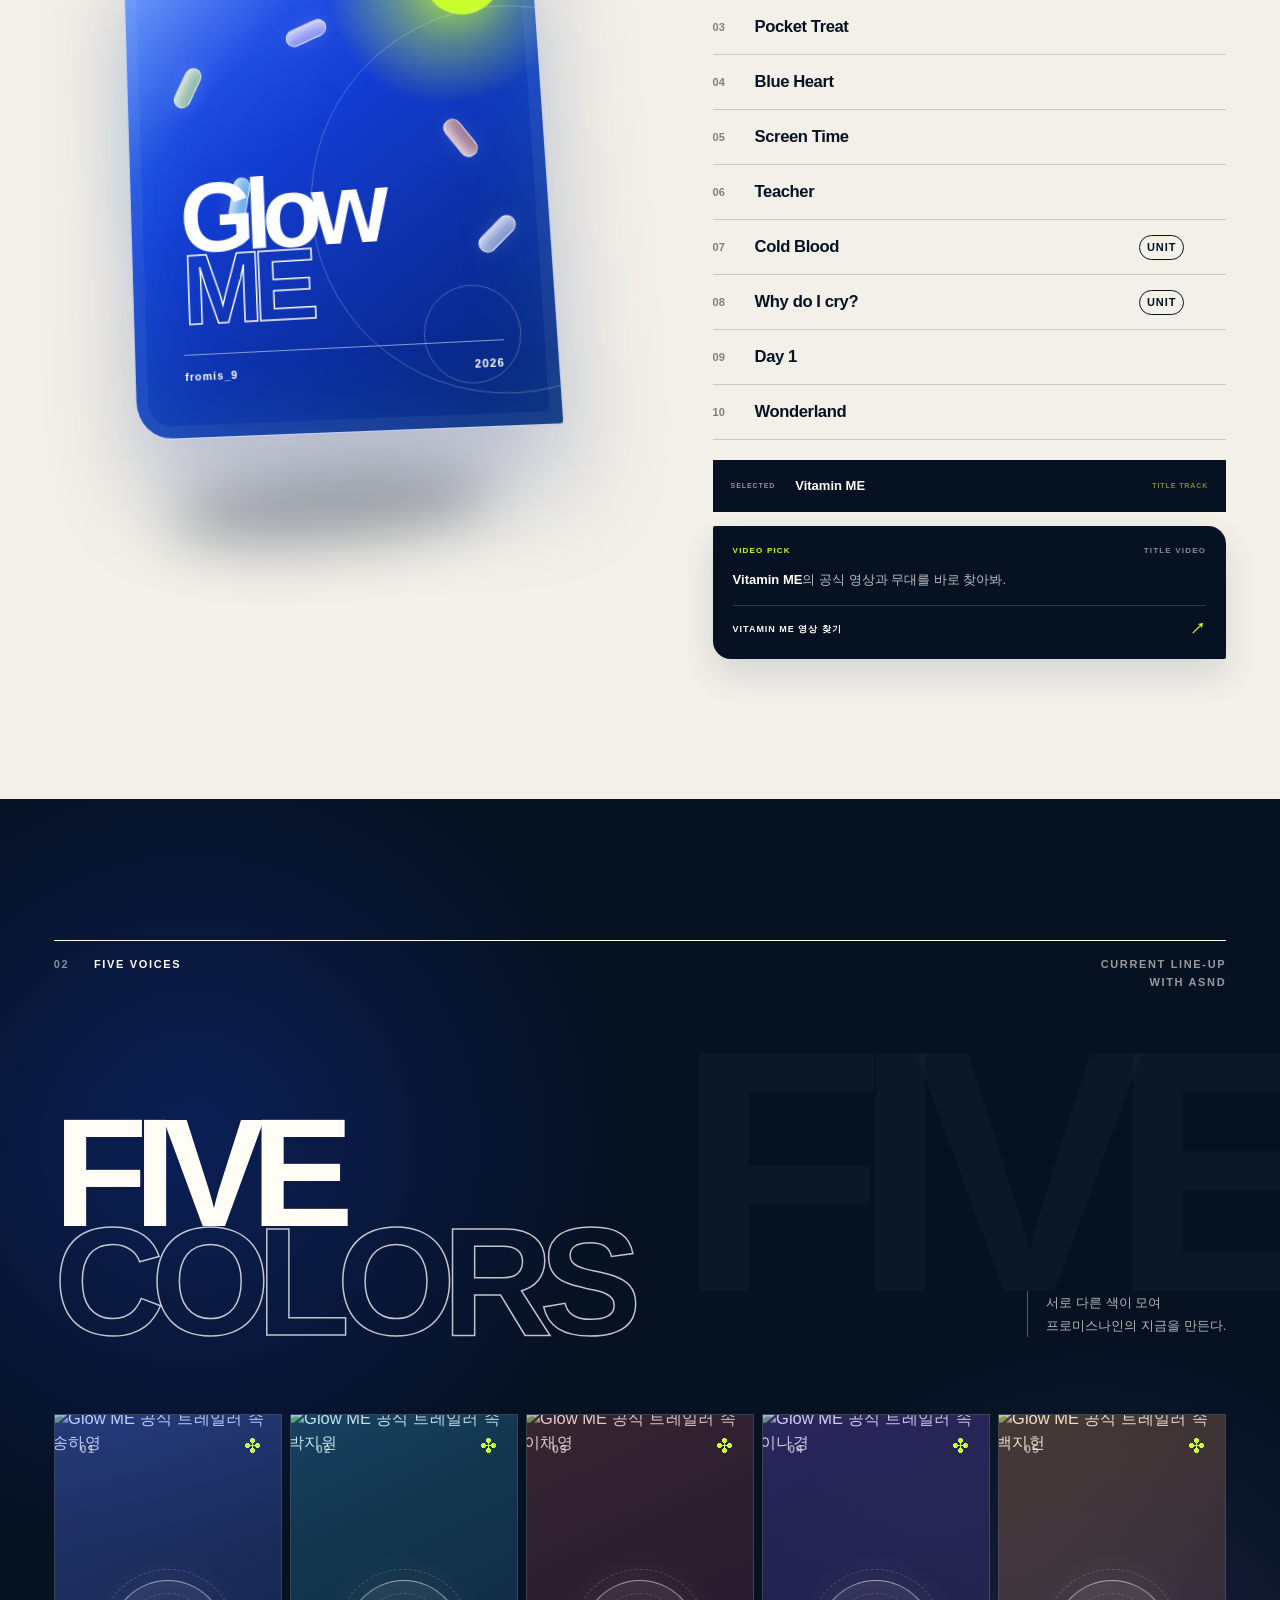
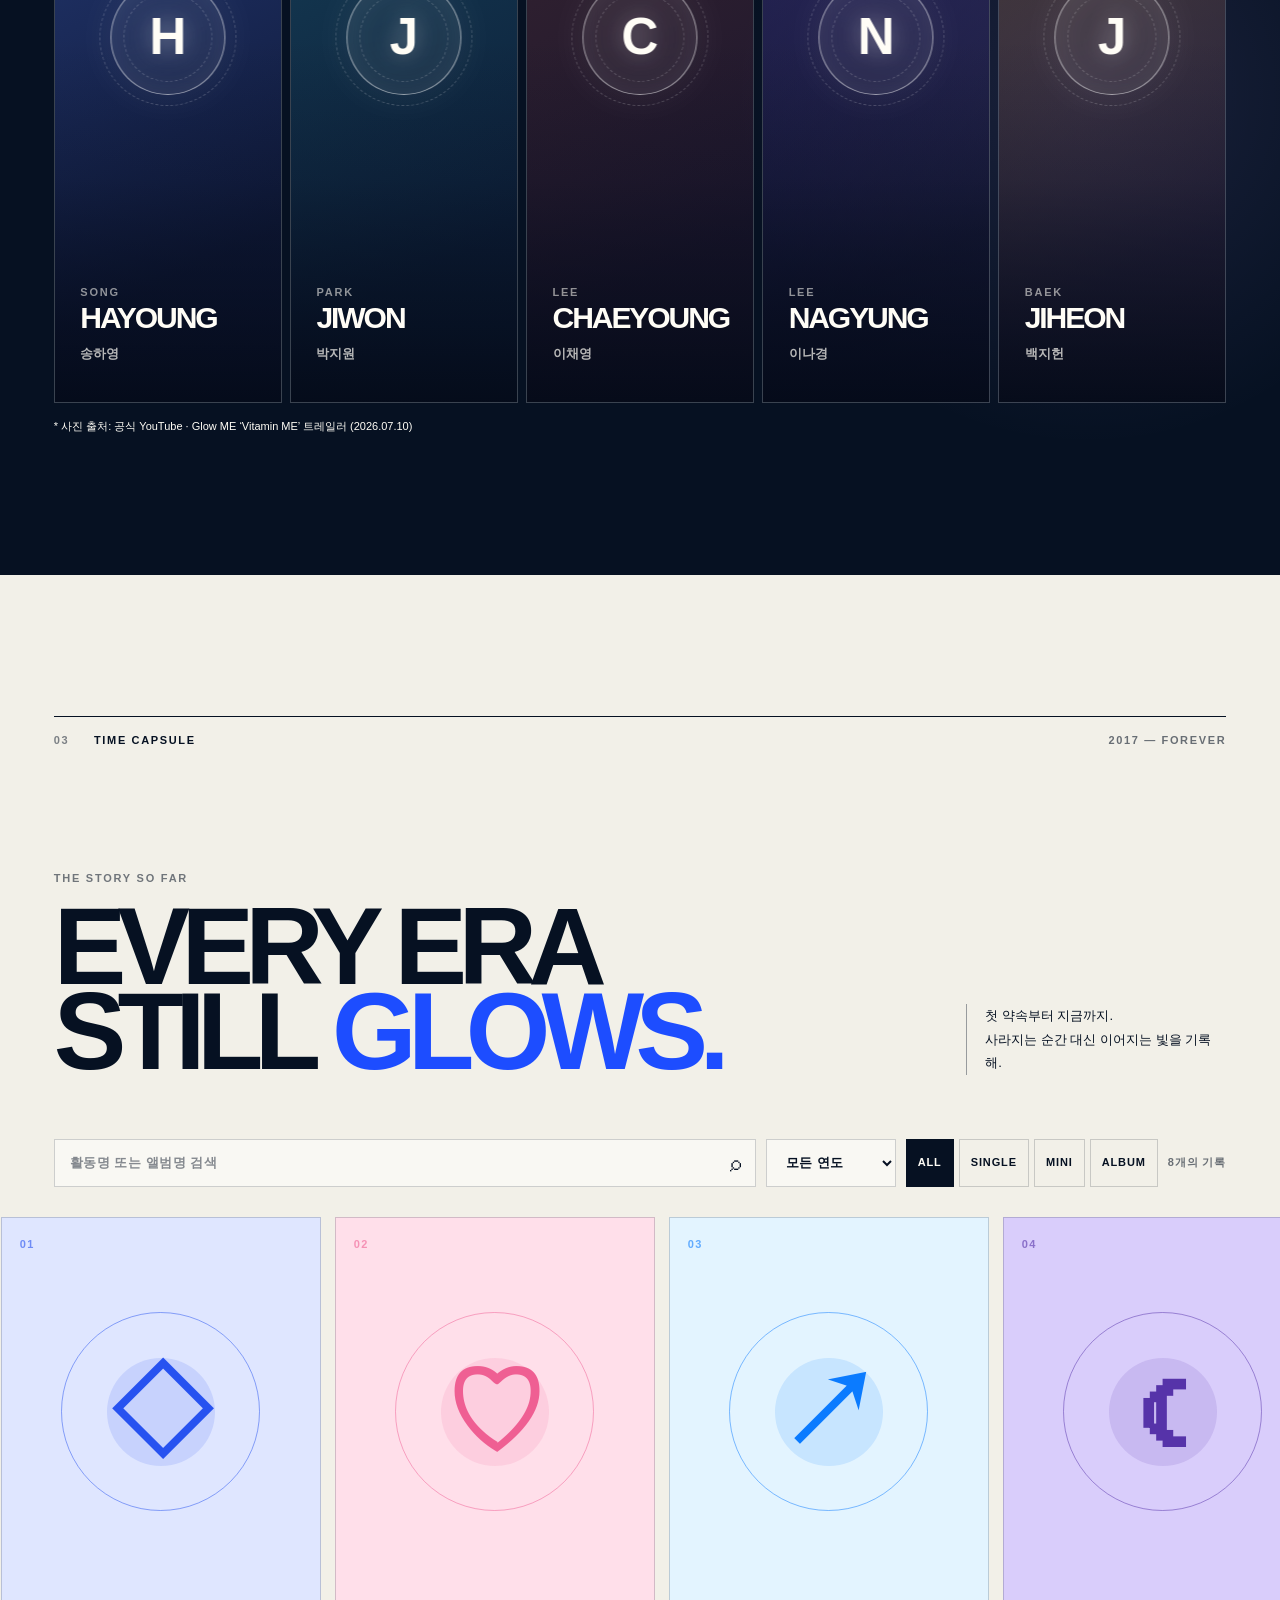
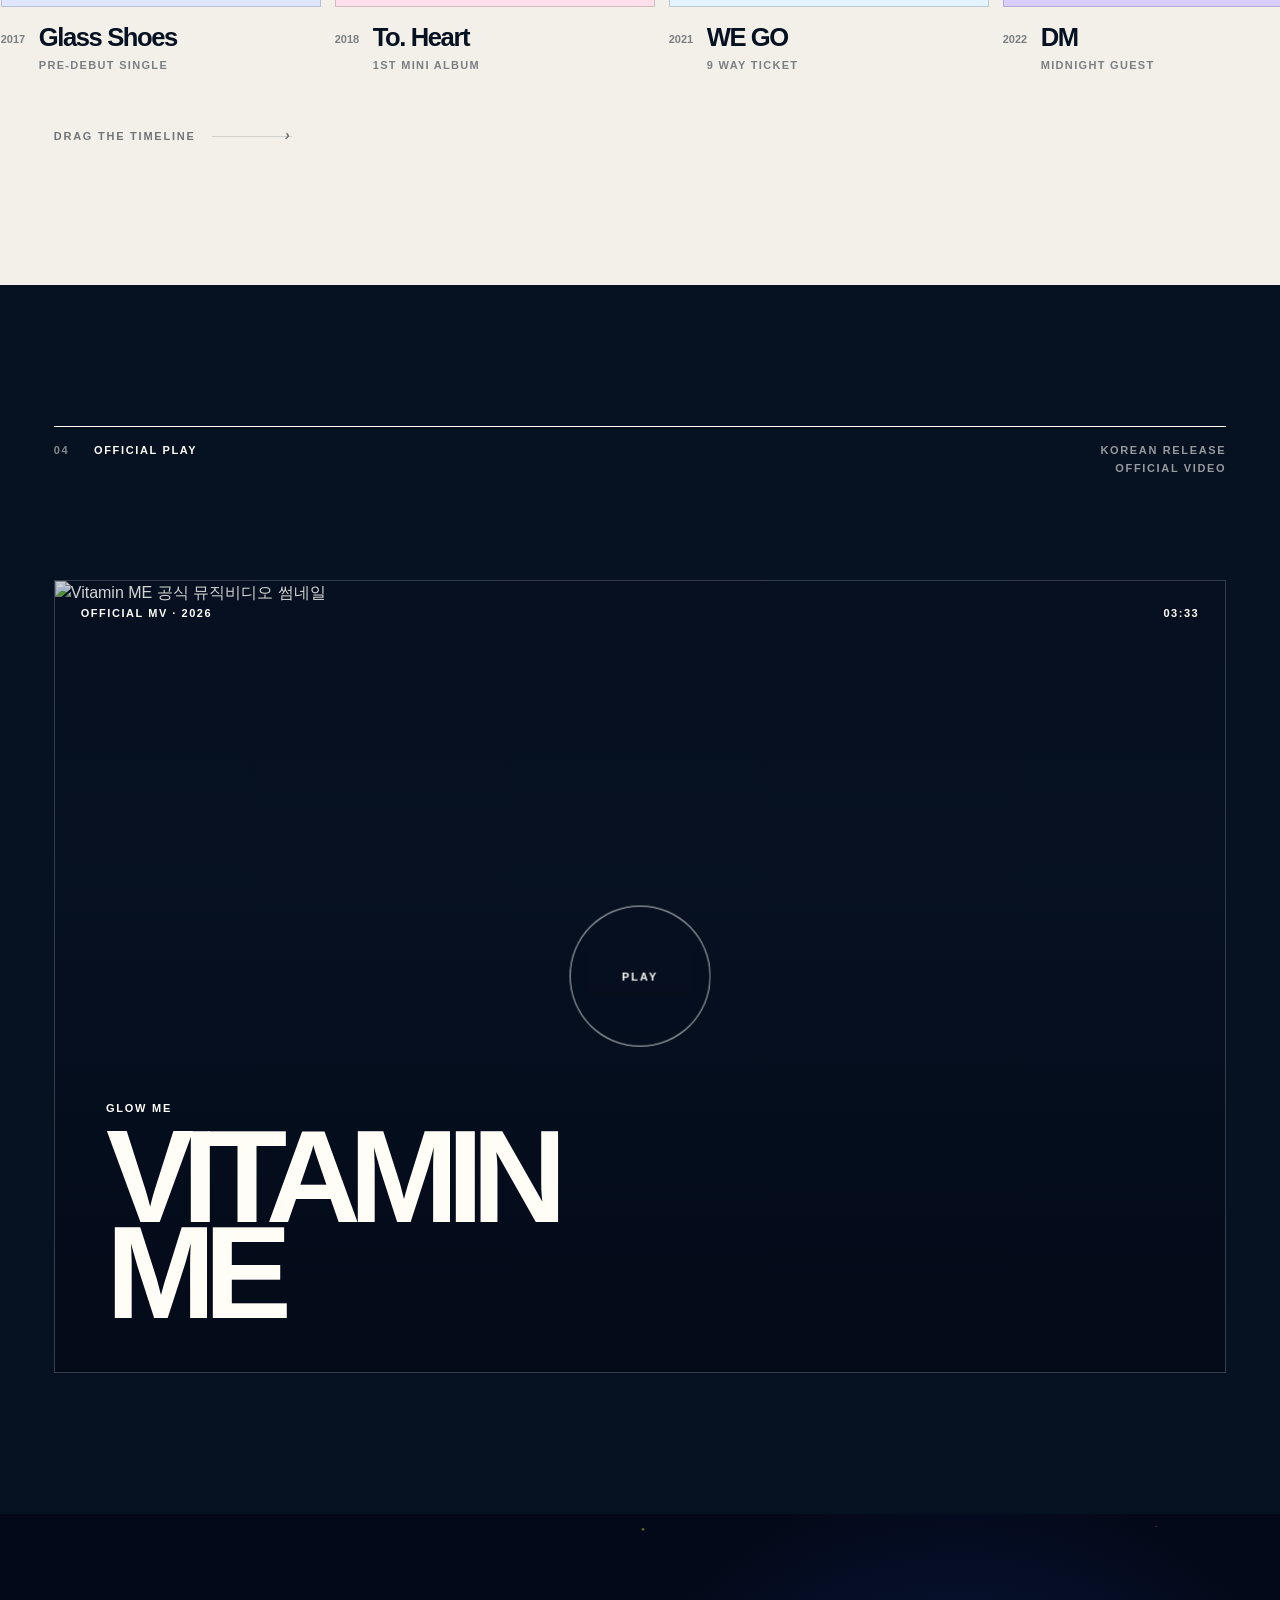
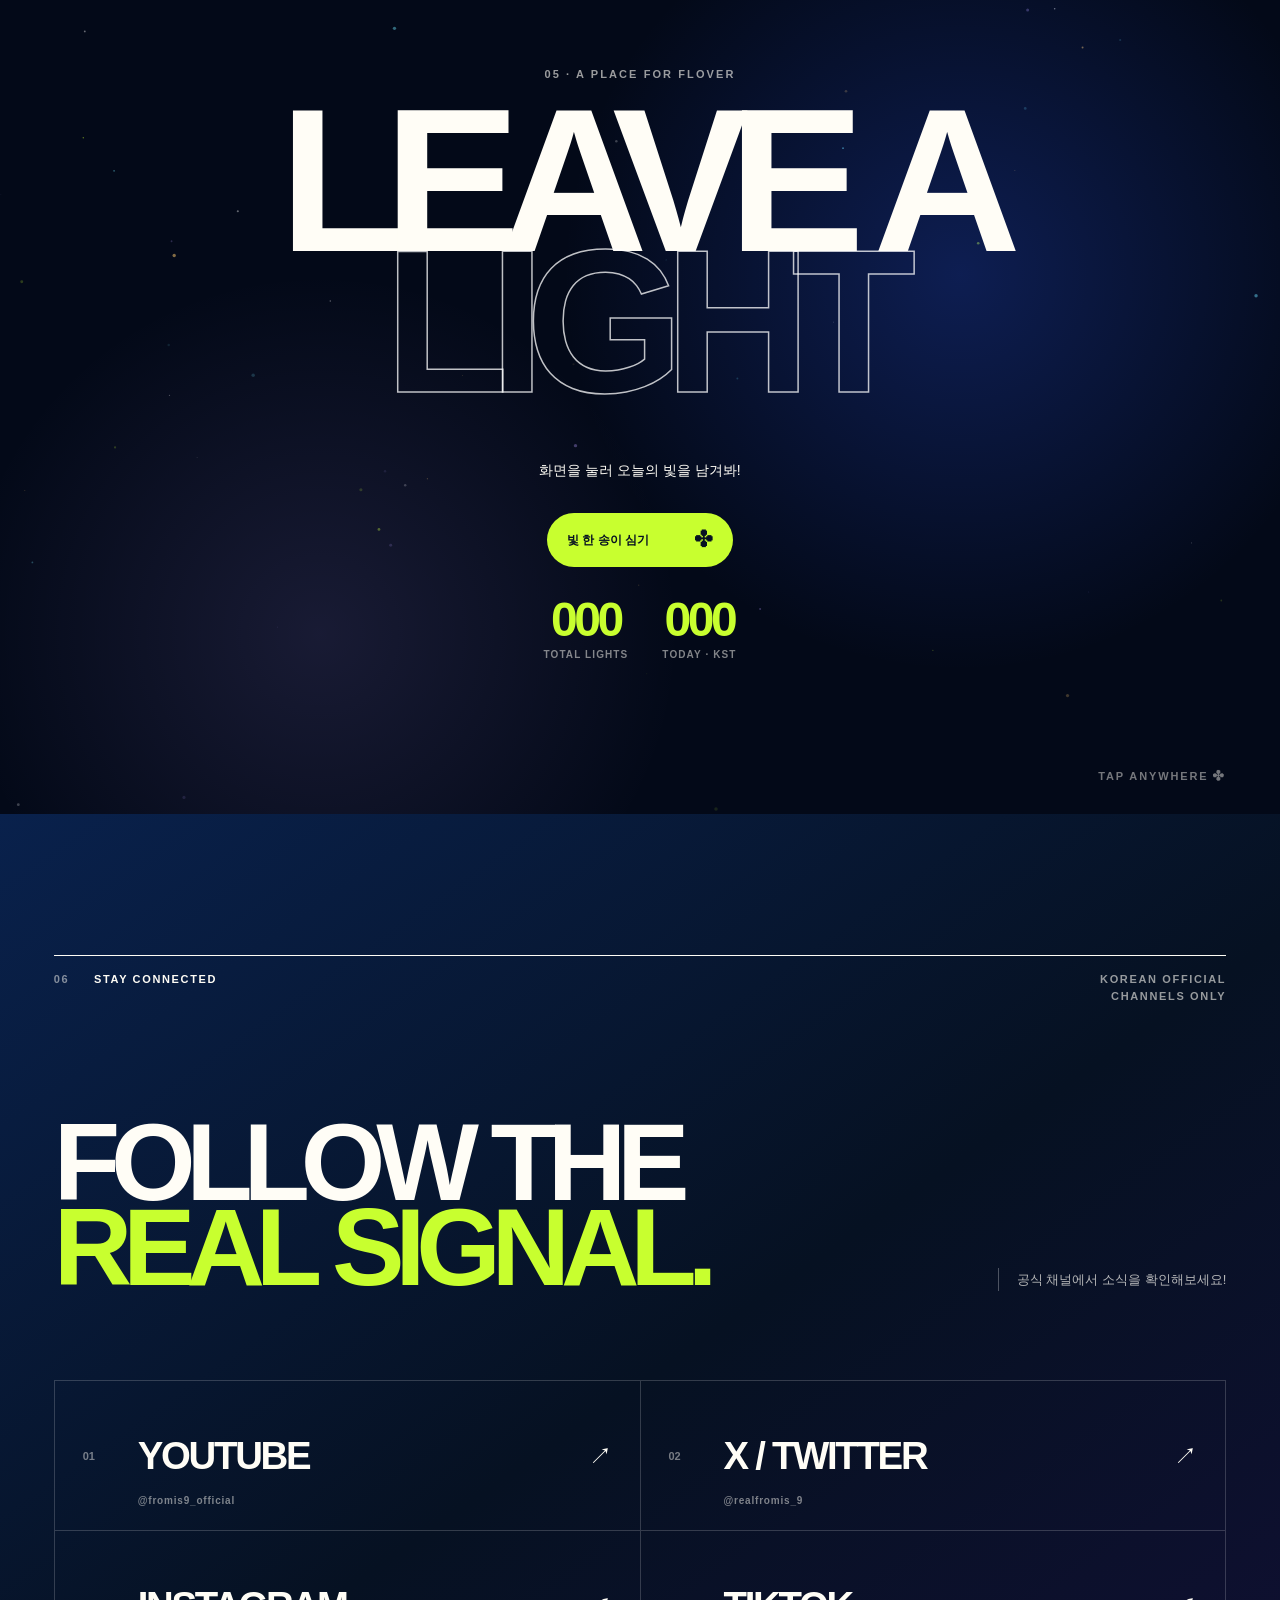
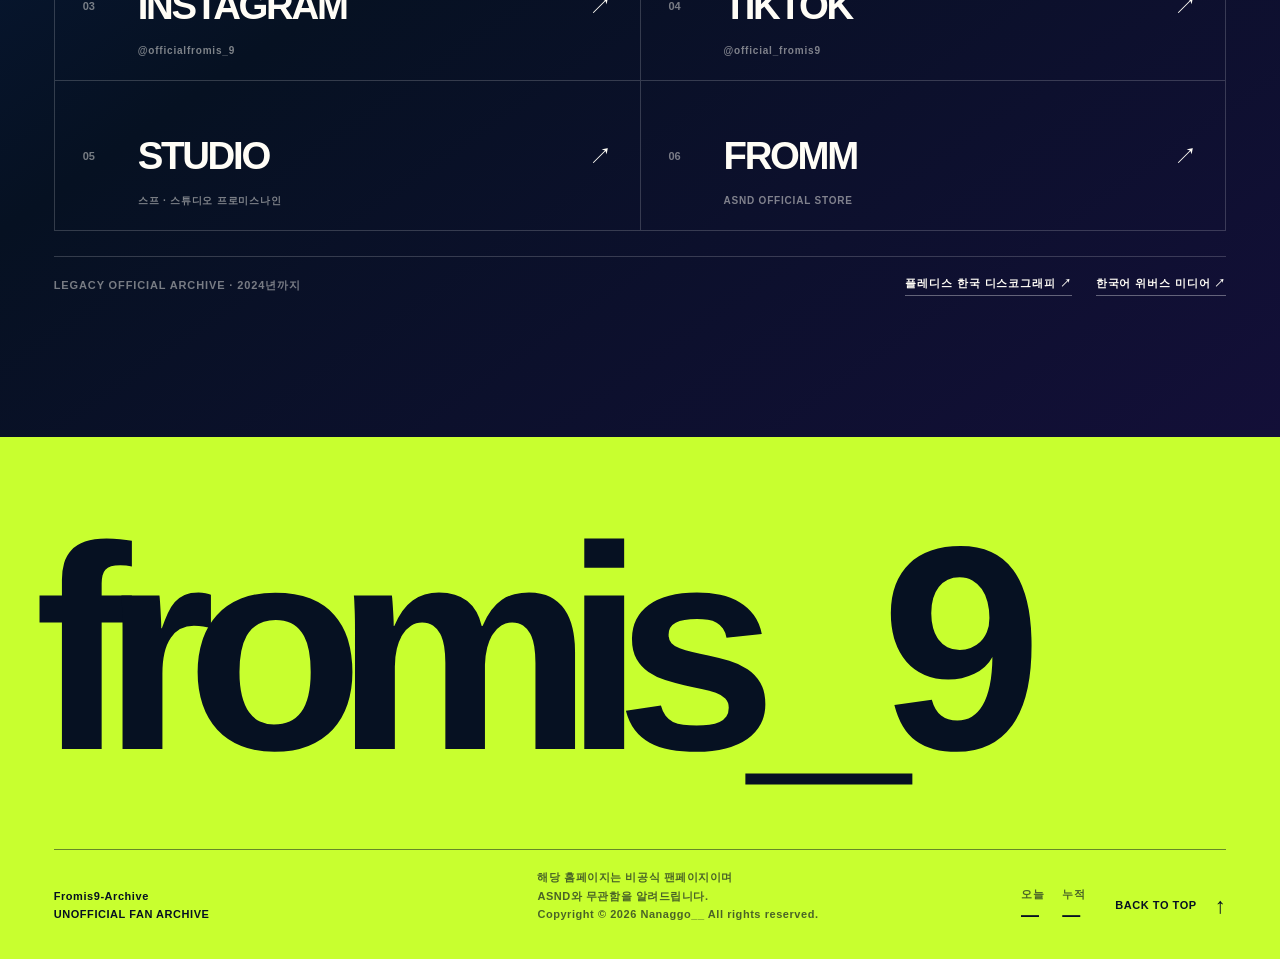
==== commit df9410b6: "fix: update official play video" ====
--- a/index.html
+++ b/index.html
@@ -352,14 +352,14 @@
         <p><span>04</span> OFFICIAL PLAY</p>
         <p>KOREAN RELEASE<br>OFFICIAL VIDEO</p>
       </div>
-      <a class="watch-card reveal" href="https://youtu.be/r1QapH1SIAI" target="_blank" rel="noreferrer" aria-label="프로미스나인 LIKE YOU BETTER 공식 뮤직비디오 새 창에서 보기">
-        <img src="https://i.ytimg.com/vi/r1QapH1SIAI/maxresdefault.jpg" alt="LIKE YOU BETTER 공식 뮤직비디오 썸네일" loading="lazy">
+      <a class="watch-card reveal" href="https://youtu.be/sLk8zWUuYTA" target="_blank" rel="noreferrer" aria-label="프로미스나인 Vitamin ME 공식 뮤직비디오 새 창에서 보기">
+        <img src="https://i.ytimg.com/vi/sLk8zWUuYTA/maxresdefault.jpg" alt="Vitamin ME 공식 뮤직비디오 썸네일" loading="lazy">
         <span class="watch-overlay" aria-hidden="true"></span>
-        <div class="watch-top"><span>OFFICIAL MV · 2025</span><i>03:05</i></div>
+        <div class="watch-top"><span>OFFICIAL MV · 2026</span><i>03:33</i></div>
         <div class="play-button"><span>PLAY</span><i>▶</i></div>
         <div class="watch-copy">
-          <p>FROM OUR 20'S</p>
-          <h2 id="watch-title">LIKE YOU<br>BETTER</h2>
+          <p>GLOW ME</p>
+          <h2 id="watch-title">VITAMIN<br>ME</h2>
         </div>
       </a>
     </section>
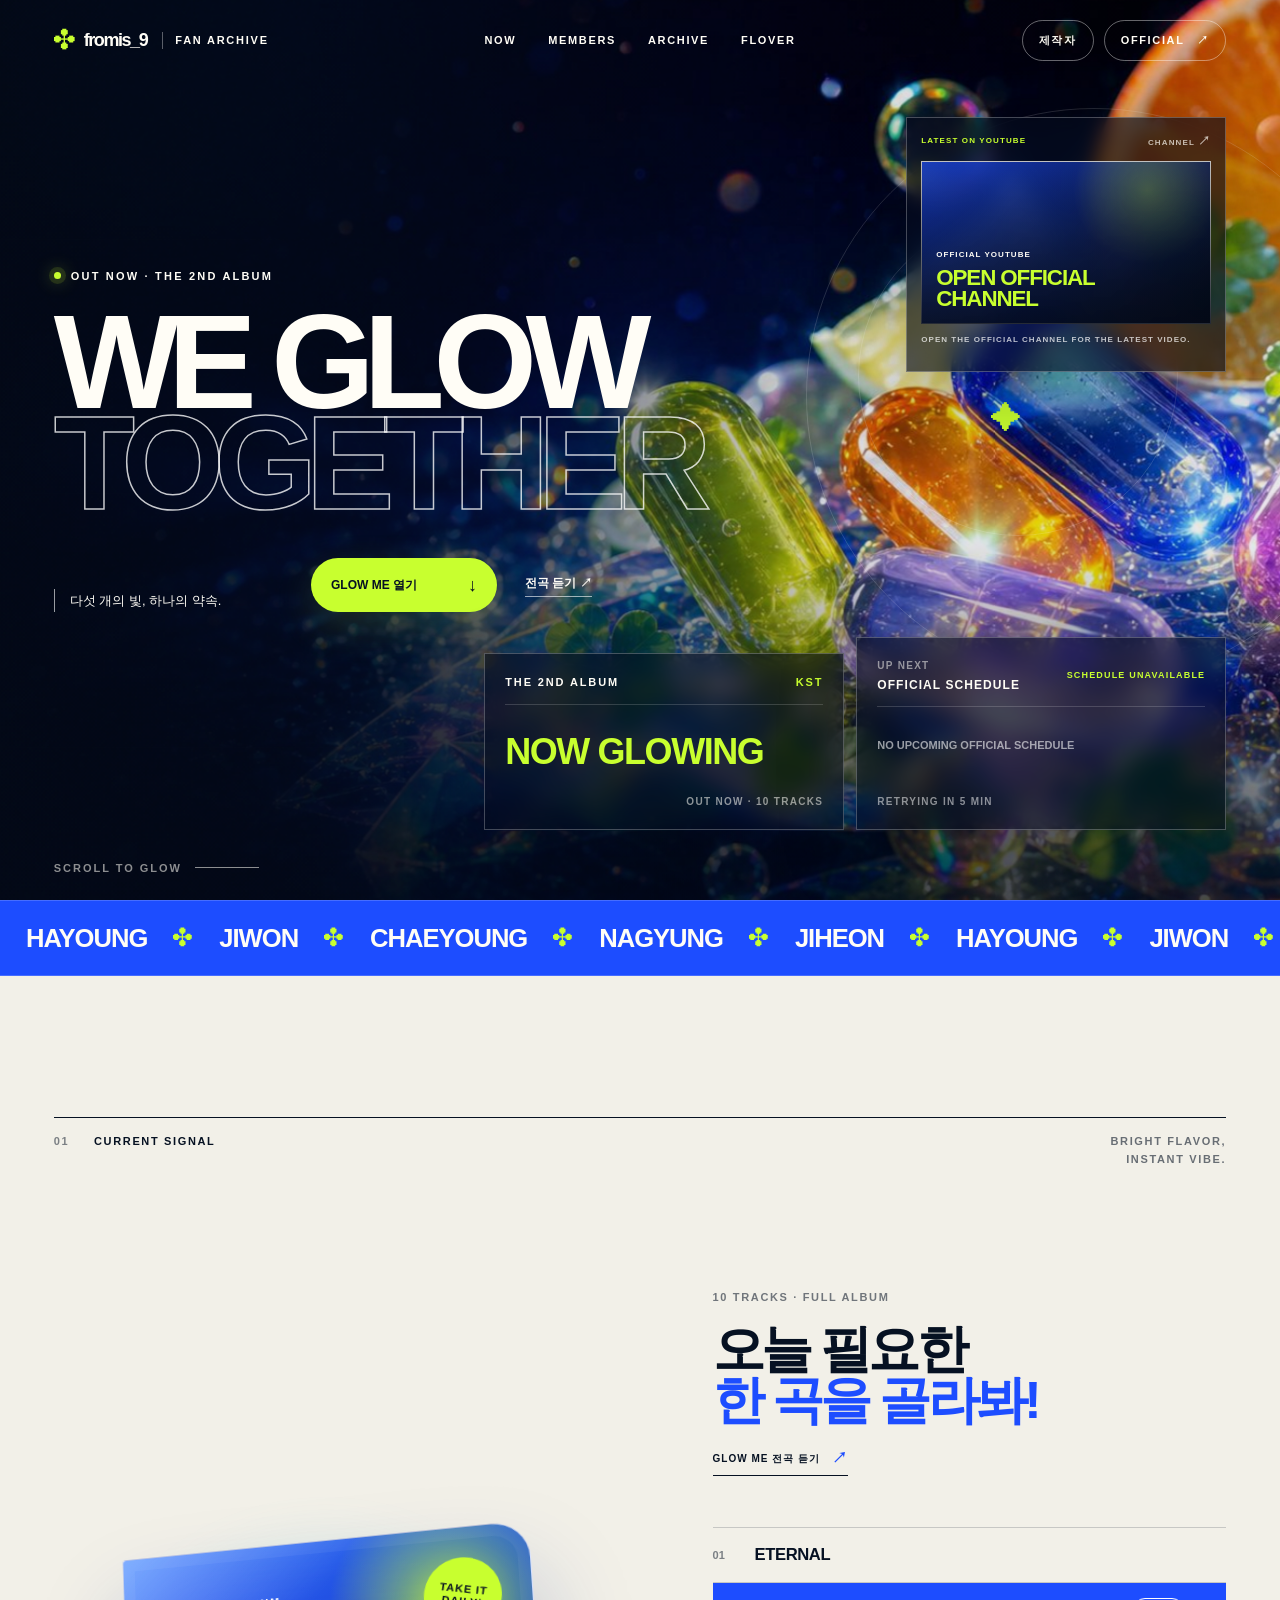
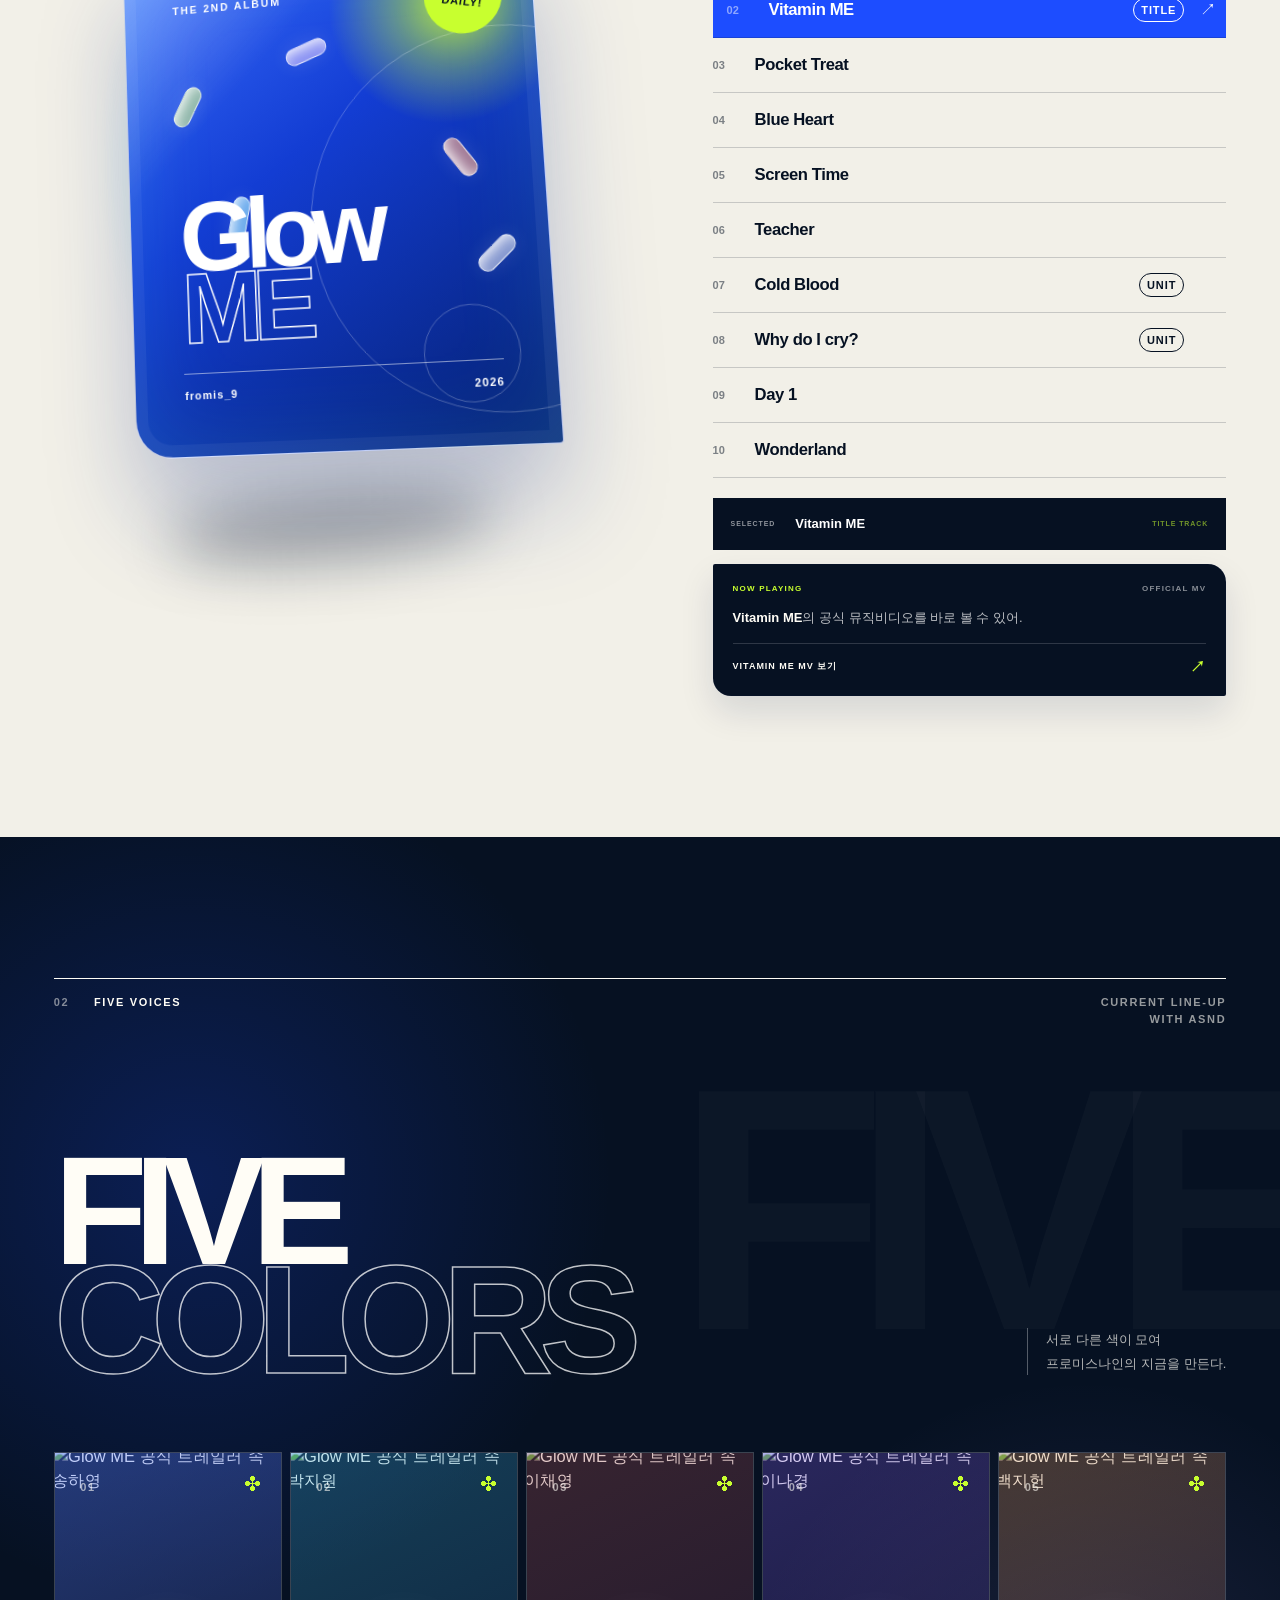
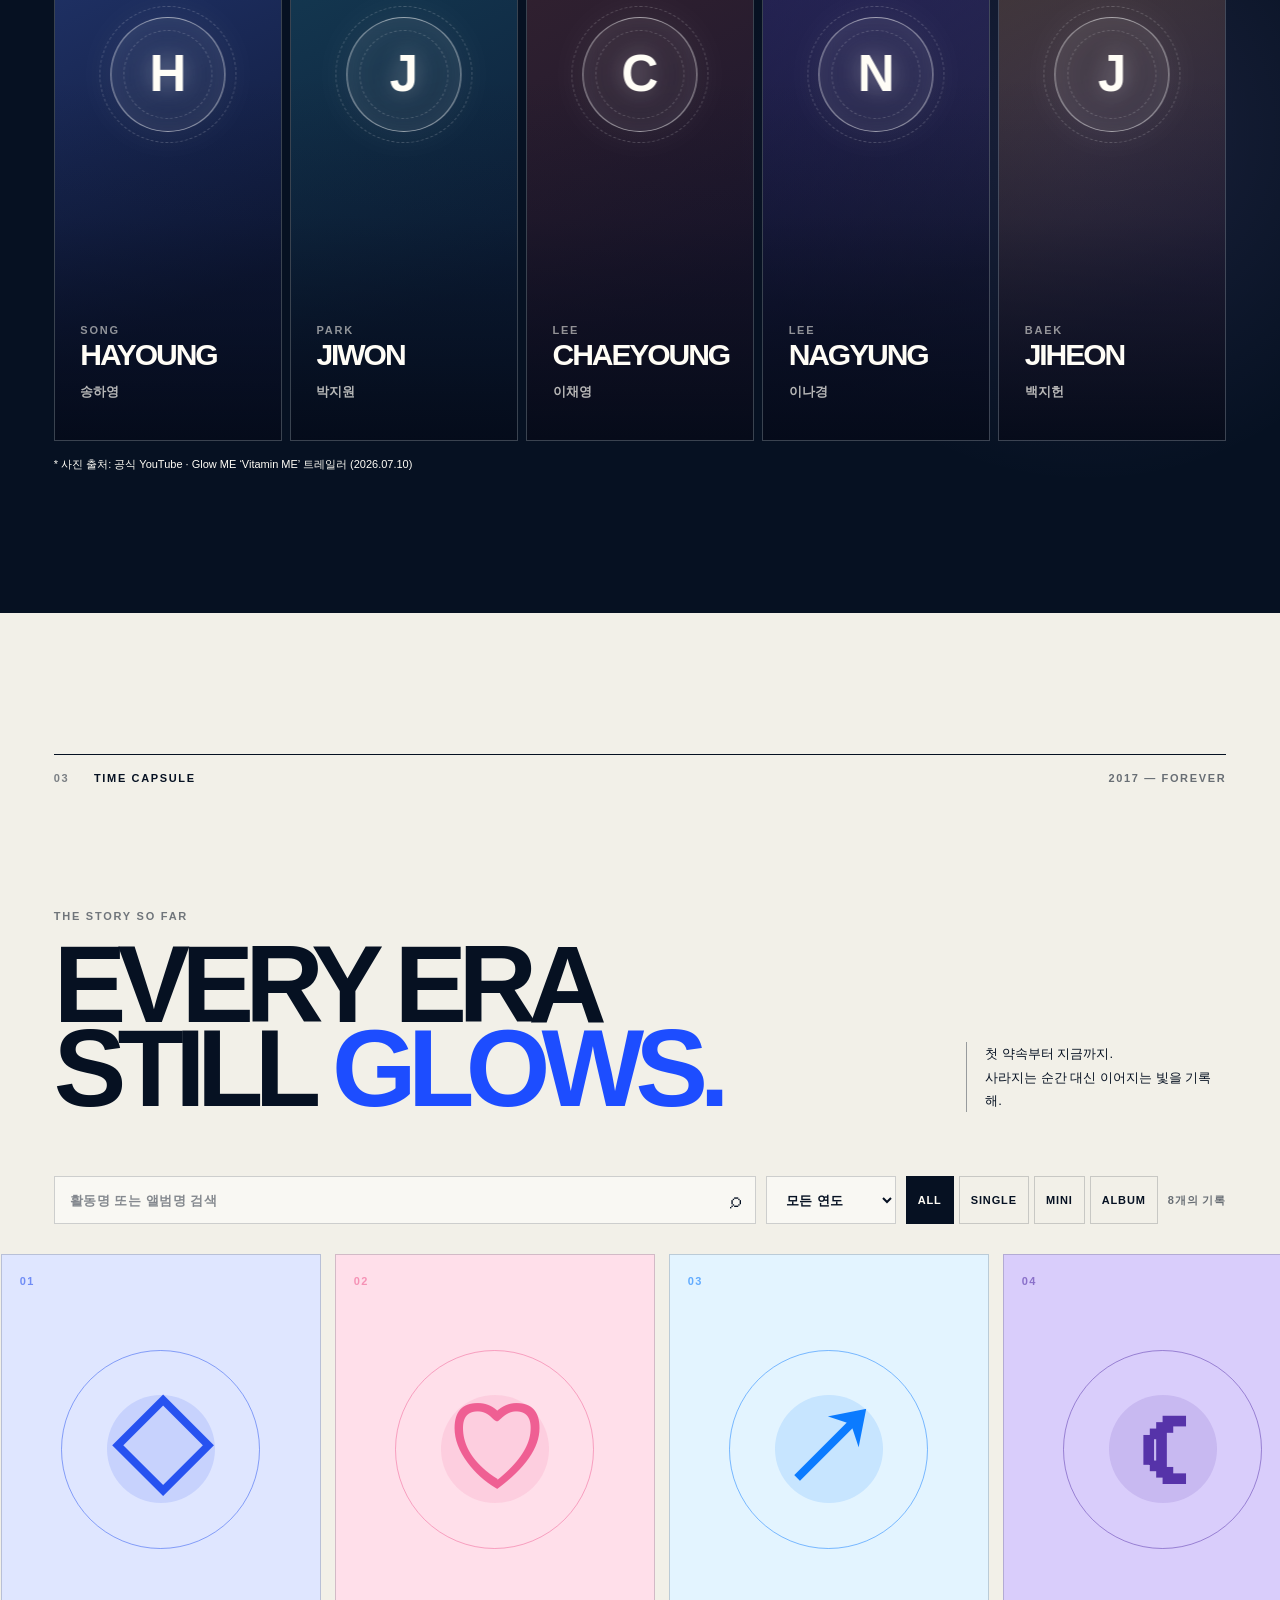
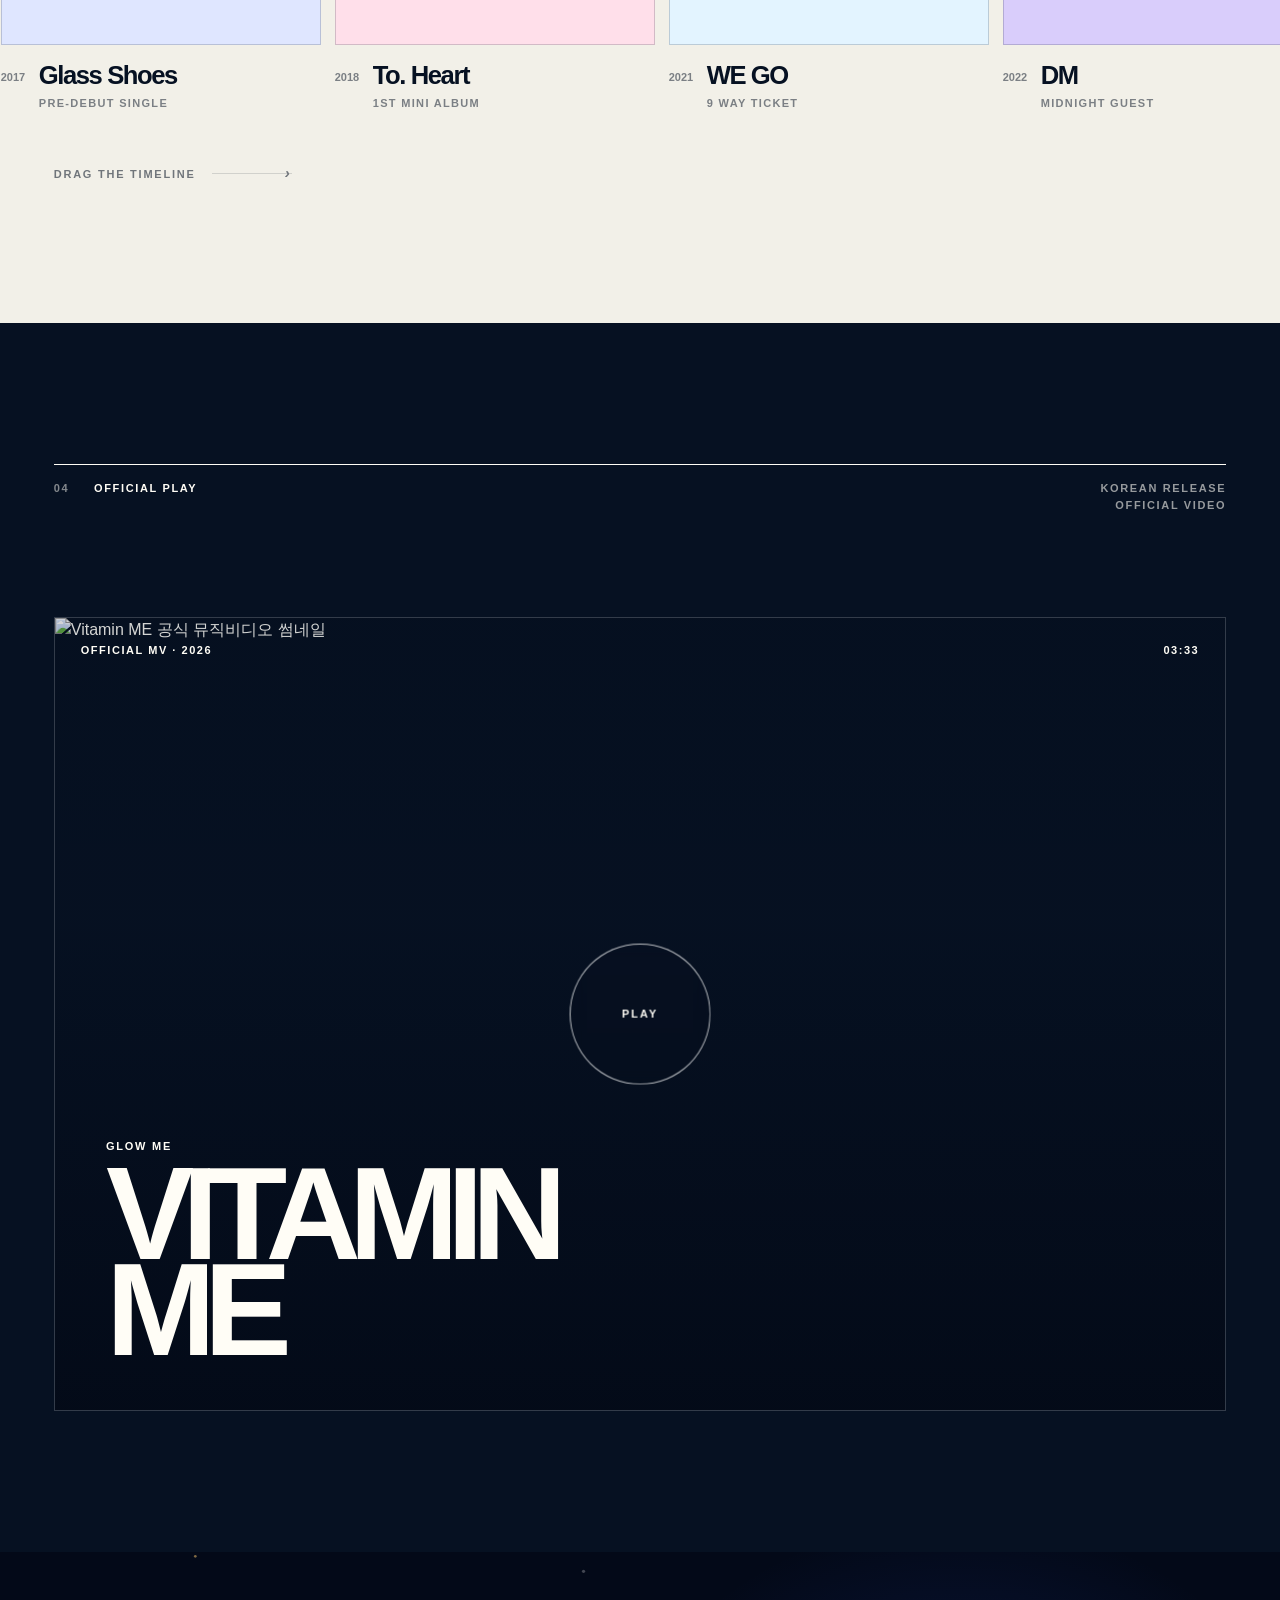
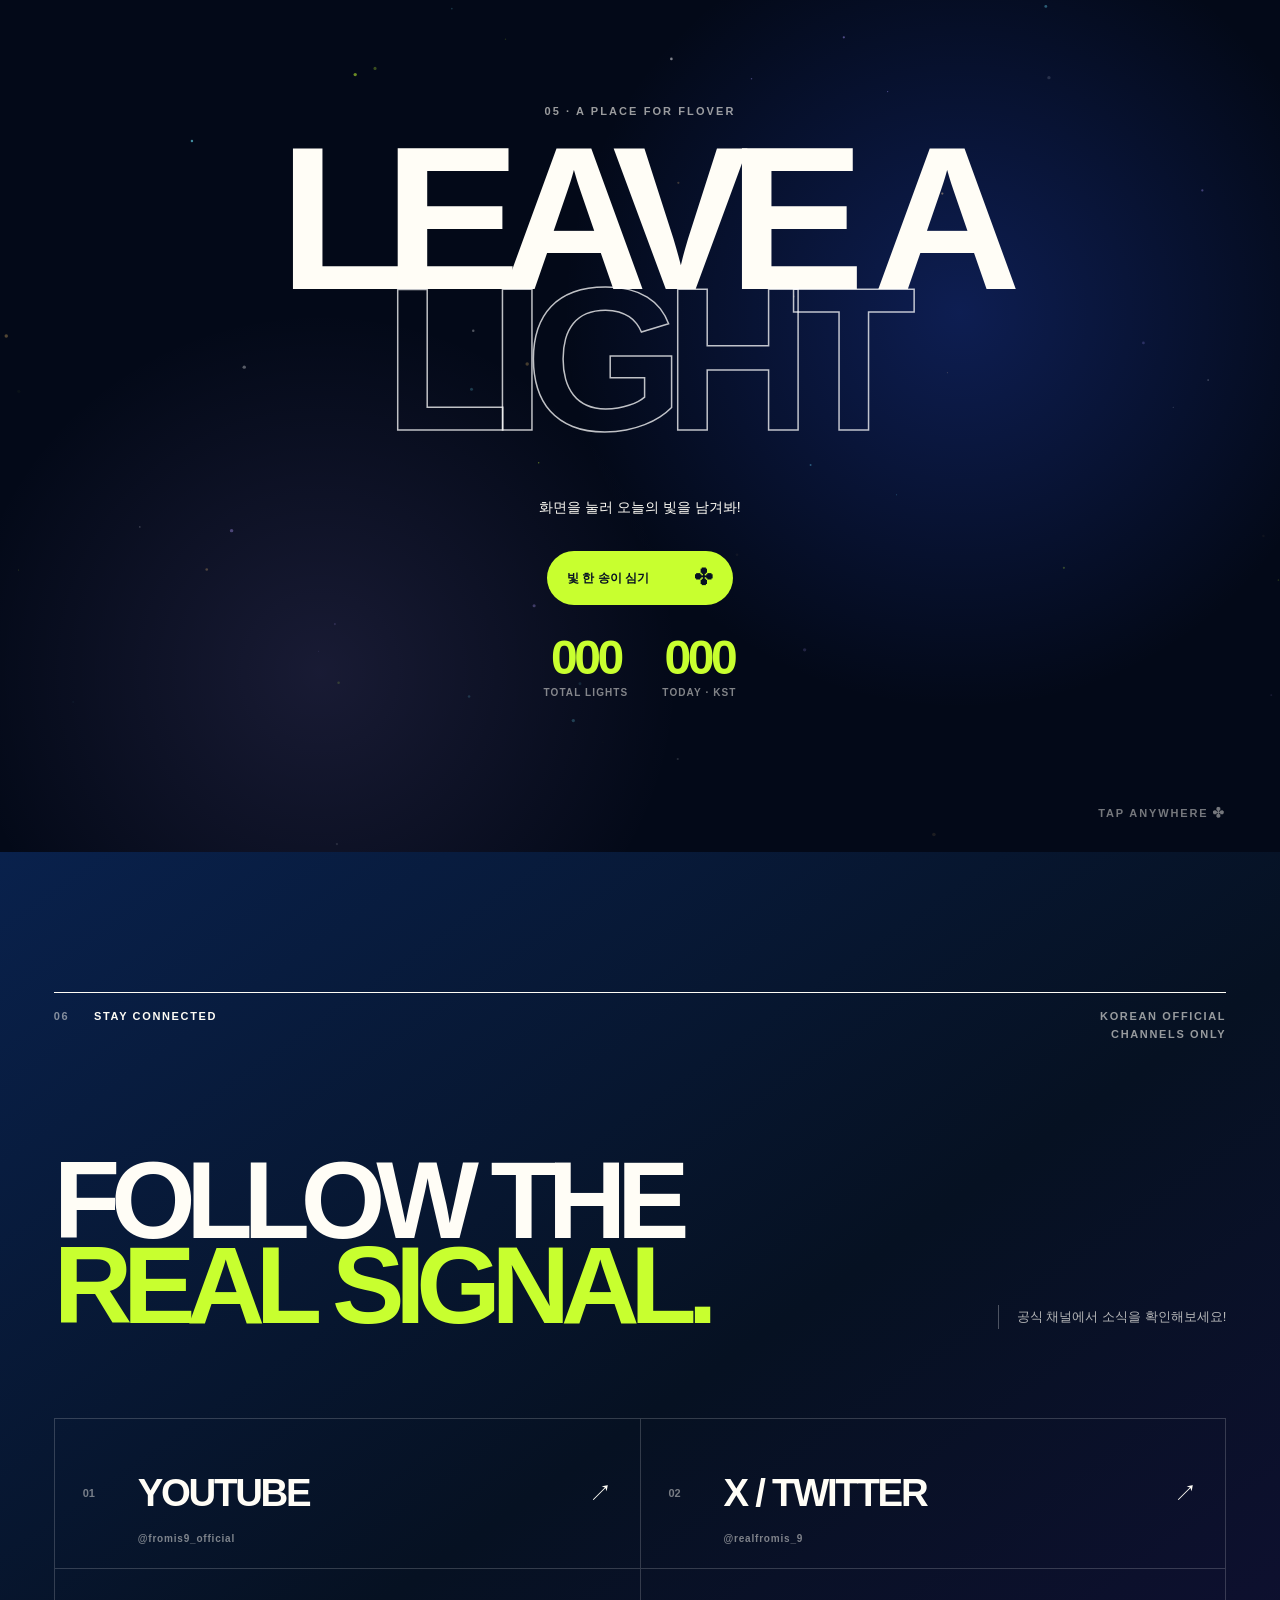
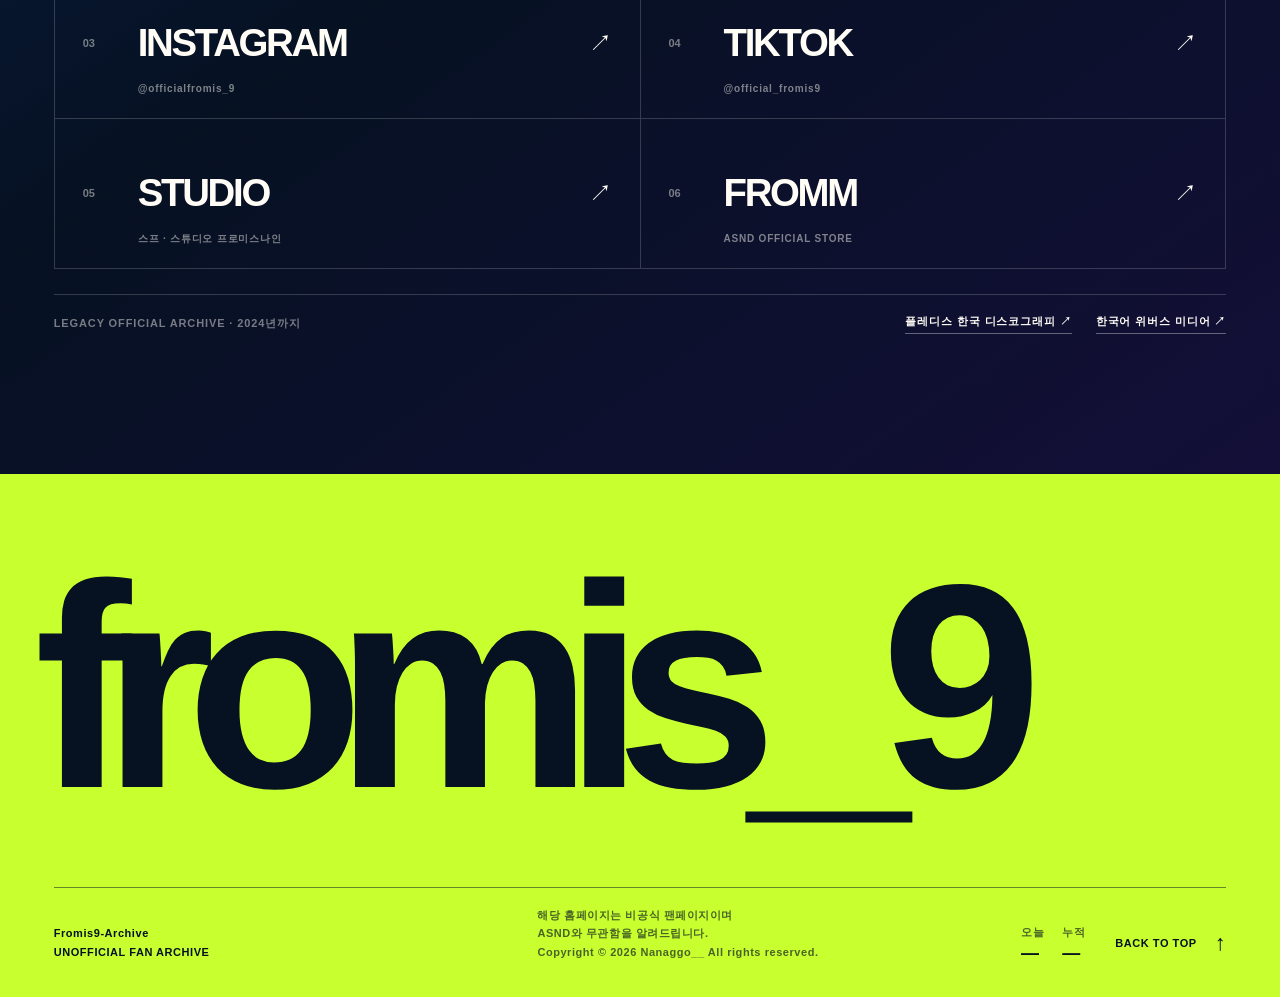
==== commit 2599d473: "feat: link Glow ME tracks to official releases" ====
--- a/index.html
+++ b/index.html
@@ -67,7 +67,7 @@
       <div class="hero-content">
         <div class="eyebrow reveal">
           <span class="live-dot"></span>
-          THE 2ND ALBUM
+          OUT NOW · THE 2ND ALBUM
         </div>
         <h1 id="hero-title" class="hero-title" aria-label="We glow together">
           <span class="title-line reveal">WE GLOW</span>
@@ -79,17 +79,17 @@
             <a class="magnetic-button primary-button" href="#signal">
               <span>GLOW ME 열기</span><i aria-hidden="true">↓</i>
             </a>
-            <a class="text-link" href="https://www.youtube.com/@fromis9_official" target="_blank" rel="noreferrer">
-              공식 채널 <span aria-hidden="true">↗</span>
+            <a class="text-link" href="https://music.youtube.com/playlist?list=OLAK5uy_mhn9rcJzA-k_4eUJ-vW64Th1JWLFJSfbo" target="_blank" rel="noreferrer">
+              전곡 듣기 <span aria-hidden="true">↗</span>
             </a>
           </div>
         </div>
       </div>
 
       <div class="hero-sidecards">
-        <div class="countdown-card reveal" data-release="2026-07-21T18:00:00+09:00">
+        <div class="countdown-card reveal is-released" data-release="2026-07-21T18:00:00+09:00">
         <div class="countdown-head">
-          <span>RELEASE COUNTDOWN</span>
+          <span>THE 2ND ALBUM</span>
           <strong>KST</strong>
         </div>
         <div class="countdown" aria-live="polite">
@@ -101,7 +101,7 @@
           <i>:</i>
           <div><strong data-seconds>00</strong><span>SEC</span></div>
         </div>
-        <p>2026.07.21 · 6PM</p>
+        <p>OUT NOW · 10 TRACKS</p>
       </div>
 
         <aside class="schedule-card reveal" aria-labelledby="schedule-title">
@@ -174,18 +174,19 @@
           <div class="track-intro">
             <span>10 TRACKS · FULL ALBUM</span>
             <h3>오늘 필요한<br><em>한 곡을 골라봐!</em></h3>
+            <a class="album-stream-link" href="https://music.youtube.com/playlist?list=OLAK5uy_mhn9rcJzA-k_4eUJ-vW64Th1JWLFJSfbo" target="_blank" rel="noreferrer">GLOW ME 전곡 듣기 <i aria-hidden="true">↗</i></a>
           </div>
           <ol class="track-list" aria-label="Glow ME 트랙 목록">
-            <li><button type="button" data-track="ETERNAL" data-note="TRACK 01"><span>01</span><strong>ETERNAL</strong><i>↗</i></button></li>
-            <li class="active"><button type="button" data-track="Vitamin ME" data-note="TITLE TRACK"><span>02</span><strong>Vitamin ME</strong><small>TITLE</small><i>↗</i></button></li>
-            <li><button type="button" data-track="Pocket Treat" data-note="TRACK 03"><span>03</span><strong>Pocket Treat</strong><i>↗</i></button></li>
-            <li><button type="button" data-track="Blue Heart" data-note="TRACK 04"><span>04</span><strong>Blue Heart</strong><i>↗</i></button></li>
-            <li><button type="button" data-track="Screen Time" data-note="TRACK 05"><span>05</span><strong>Screen Time</strong><i>↗</i></button></li>
-            <li><button type="button" data-track="Teacher" data-note="TRACK 06"><span>06</span><strong>Teacher</strong><i>↗</i></button></li>
-            <li><button type="button" data-track="Cold Blood" data-note="CHAEYOUNG · NAGYUNG · JIHEON"><span>07</span><strong>Cold Blood</strong><small>UNIT</small><i>↗</i></button></li>
-            <li><button type="button" data-track="Why do I cry?" data-note="HAYOUNG · JIWON"><span>08</span><strong>Why do I cry?</strong><small>UNIT</small><i>↗</i></button></li>
-            <li><button type="button" data-track="Day 1" data-note="TRACK 09"><span>09</span><strong>Day 1</strong><i>↗</i></button></li>
-            <li><button type="button" data-track="Wonderland" data-note="TRACK 10"><span>10</span><strong>Wonderland</strong><i>↗</i></button></li>
+            <li><button type="button" data-track="ETERNAL" data-note="TRACK 01" data-track-url="https://www.youtube.com/watch?v=1Y3UWCXjyj8" data-track-link-type="audio"><span>01</span><strong>ETERNAL</strong><i>↗</i></button></li>
+            <li class="active"><button type="button" data-track="Vitamin ME" data-note="TITLE TRACK" data-track-url="https://www.youtube.com/watch?v=sLk8zWUuYTA" data-track-link-type="mv"><span>02</span><strong>Vitamin ME</strong><small>TITLE</small><i>↗</i></button></li>
+            <li><button type="button" data-track="Pocket Treat" data-note="TRACK 03" data-track-url="https://www.youtube.com/watch?v=aoR_I1aezAo" data-track-link-type="audio"><span>03</span><strong>Pocket Treat</strong><i>↗</i></button></li>
+            <li><button type="button" data-track="Blue Heart" data-note="TRACK 04" data-track-url="https://www.youtube.com/watch?v=mVjkdZIv3jU" data-track-link-type="audio"><span>04</span><strong>Blue Heart</strong><i>↗</i></button></li>
+            <li><button type="button" data-track="Screen Time" data-note="TRACK 05" data-track-url="https://www.youtube.com/watch?v=i1nsr3OpFvA" data-track-link-type="audio"><span>05</span><strong>Screen Time</strong><i>↗</i></button></li>
+            <li><button type="button" data-track="Teacher" data-note="TRACK 06" data-track-url="https://www.youtube.com/watch?v=qY0tw0iKOFI" data-track-link-type="audio"><span>06</span><strong>Teacher</strong><i>↗</i></button></li>
+            <li><button type="button" data-track="Cold Blood" data-note="CHAEYOUNG · NAGYUNG · JIHEON" data-track-url="https://www.youtube.com/watch?v=8mmT8HoIWtk" data-track-link-type="audio"><span>07</span><strong>Cold Blood</strong><small>UNIT</small><i>↗</i></button></li>
+            <li><button type="button" data-track="Why do I cry?" data-note="HAYOUNG · JIWON" data-track-url="https://www.youtube.com/watch?v=p6bRo1n5cT4" data-track-link-type="audio"><span>08</span><strong>Why do I cry?</strong><small>UNIT</small><i>↗</i></button></li>
+            <li><button type="button" data-track="Day 1" data-note="TRACK 09" data-track-url="https://www.youtube.com/watch?v=eW3w4gyspAw" data-track-link-type="audio"><span>09</span><strong>Day 1</strong><i>↗</i></button></li>
+            <li><button type="button" data-track="Wonderland" data-note="TRACK 10" data-track-url="https://www.youtube.com/watch?v=PC72CfvbsR0" data-track-link-type="audio"><span>10</span><strong>Wonderland</strong><i>↗</i></button></li>
           </ol>
           <div class="track-now" aria-live="polite">
             <span>SELECTED</span>
@@ -194,12 +195,12 @@
           </div>
           <div class="track-recommendation" aria-live="polite" data-track-recommendation>
             <div class="track-recommendation-head">
-              <span>VIDEO PICK</span>
-              <span data-track-video-kind>TITLE VIDEO</span>
-            </div>
-            <p data-track-video-copy><strong>Vitamin ME</strong>의 공식 영상과 무대를 바로 찾아봐.</p>
-            <a data-track-video-link href="https://www.youtube.com/results?search_query=fromis_9+Vitamin+ME+official" target="_blank" rel="noreferrer">
-              <span data-track-video-label>VITAMIN ME 영상 찾기</span><i>↗</i>
+              <span>NOW PLAYING</span>
+              <span data-track-video-kind>OFFICIAL MV</span>
+            </div>
+            <p data-track-video-copy><strong>Vitamin ME</strong>의 공식 뮤직비디오를 바로 볼 수 있어.</p>
+            <a data-track-video-link href="https://www.youtube.com/watch?v=sLk8zWUuYTA" target="_blank" rel="noreferrer">
+              <span data-track-video-label>VITAMIN ME MV 보기</span><i>↗</i>
             </a>
           </div>
         </div>
--- a/style.css
+++ b/style.css
@@ -1158,9 +1158,35 @@
   font-style: normal;
 }
 
+.album-stream-link {
+  display: inline-flex;
+  align-items: center;
+  gap: 12px;
+  margin-top: 22px;
+  padding-bottom: 5px;
+  border-bottom: 1px solid currentColor;
+  color: var(--ink);
+  font-size: 10px;
+  font-weight: 900;
+  letter-spacing: .1em;
+  transition: color .2s ease, gap .2s var(--ease);
+}
+
+.album-stream-link i {
+  color: var(--blue);
+  font-size: 15px;
+  font-style: normal;
+}
+
+.album-stream-link:hover,
+.album-stream-link:focus-visible {
+  gap: 16px;
+  color: var(--blue);
+}
+
 .track-list {
   padding: 0;
-  margin: clamp(38px, 5vw, 68px) 0 0;
+  margin: clamp(30px, 4vw, 52px) 0 0;
   border-top: 1px solid var(--line-dark);
   list-style: none;
 }
